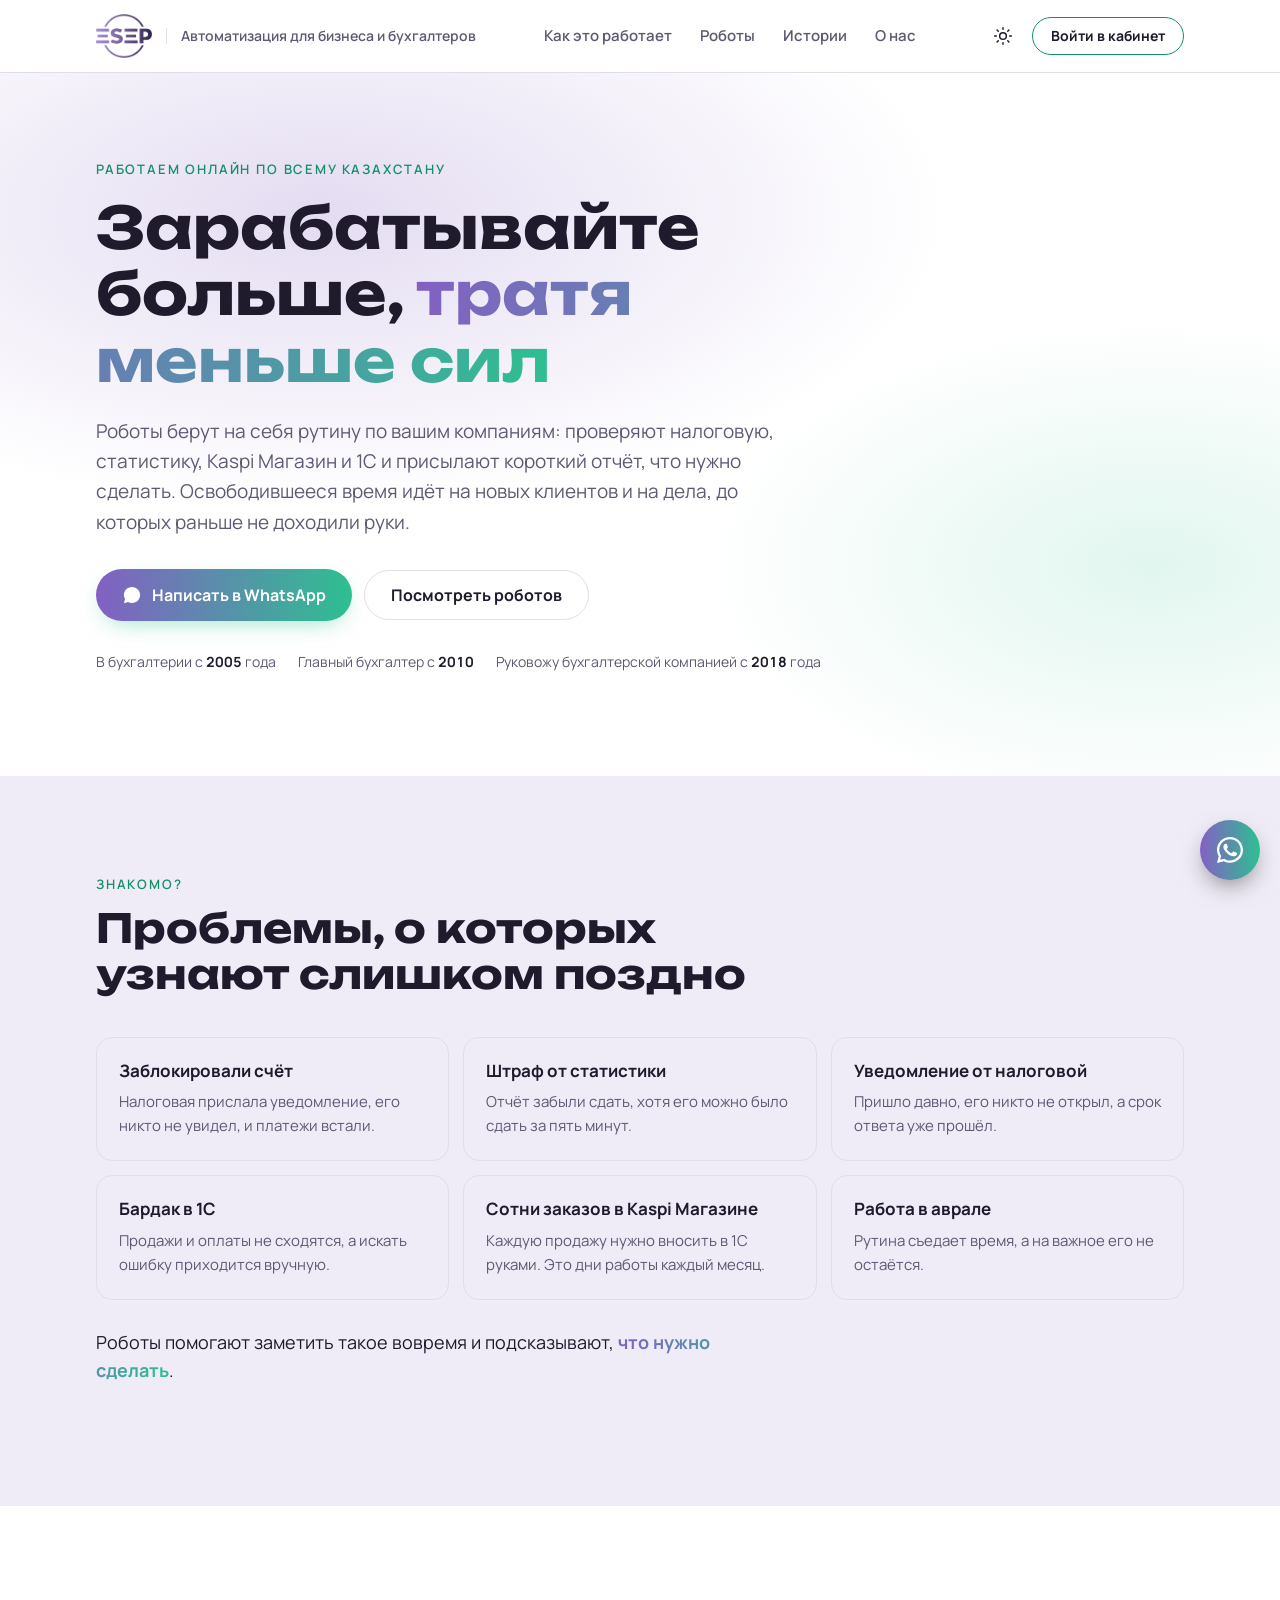
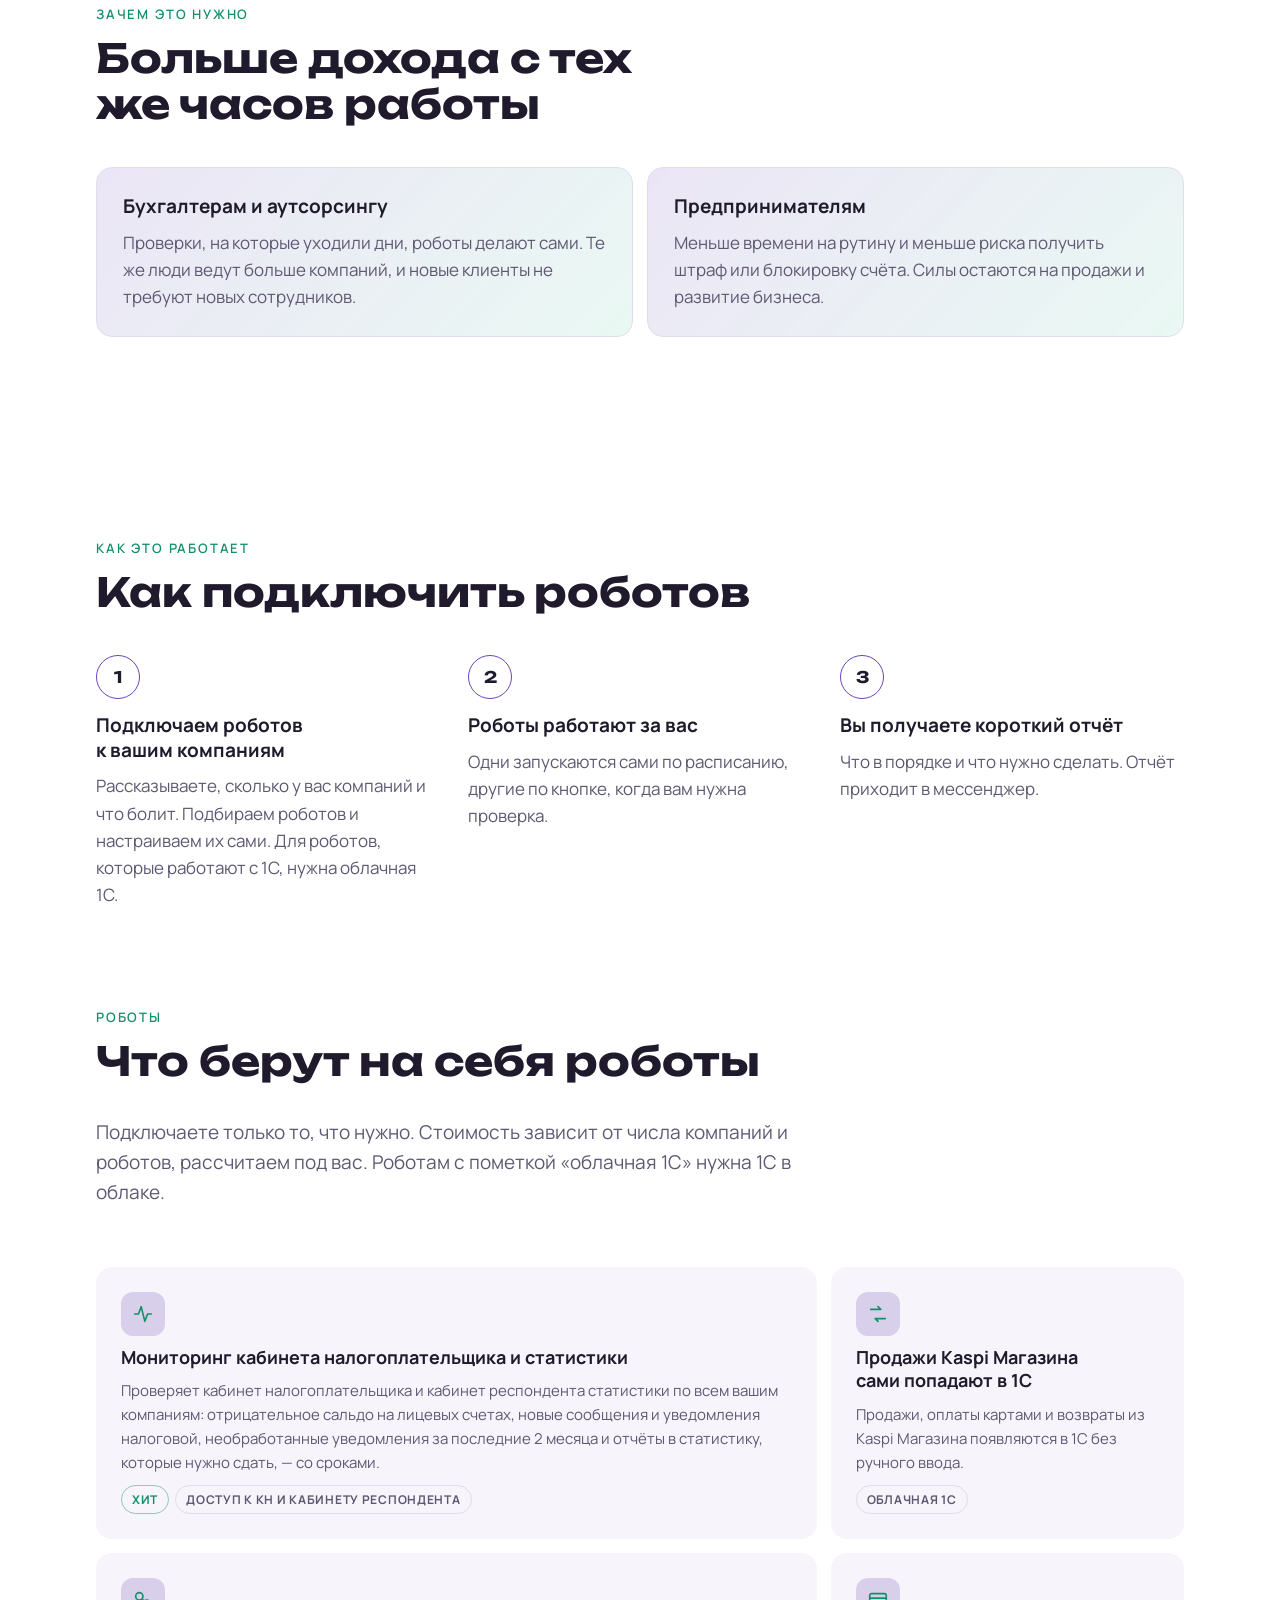
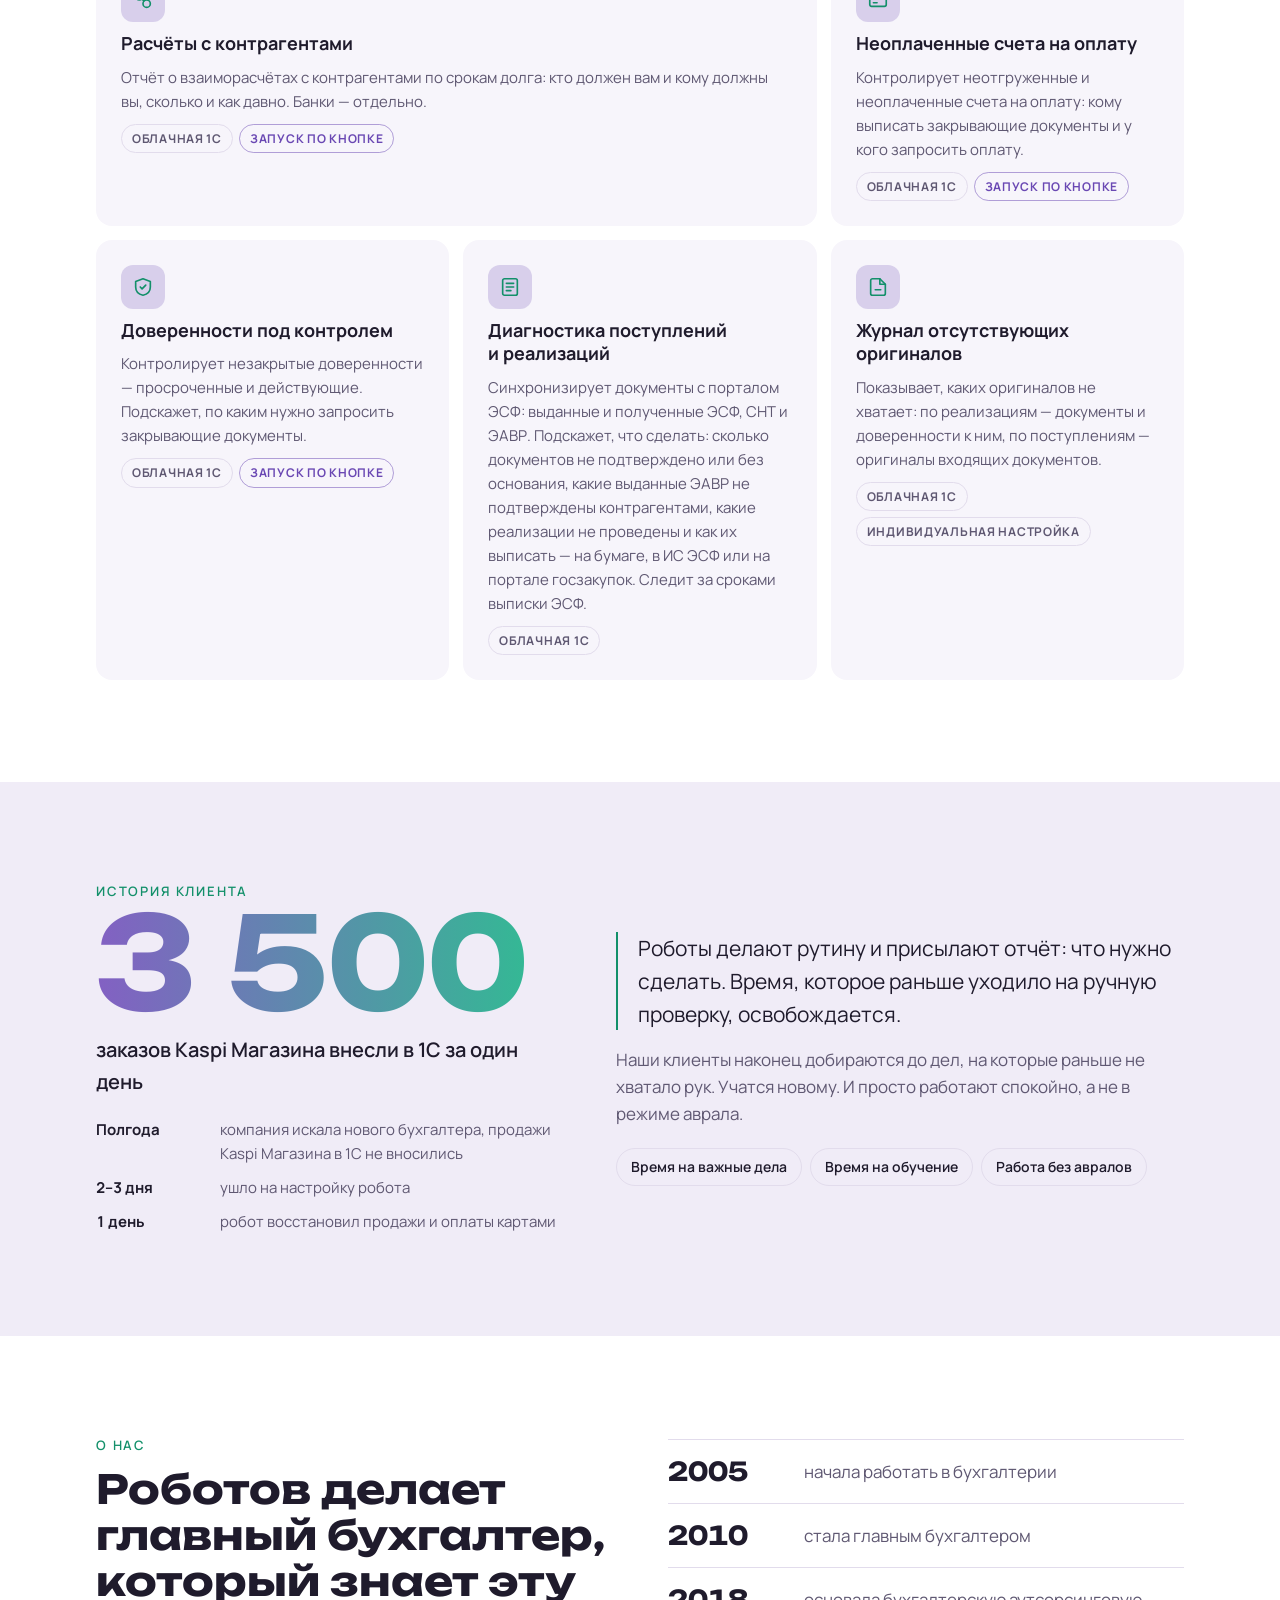
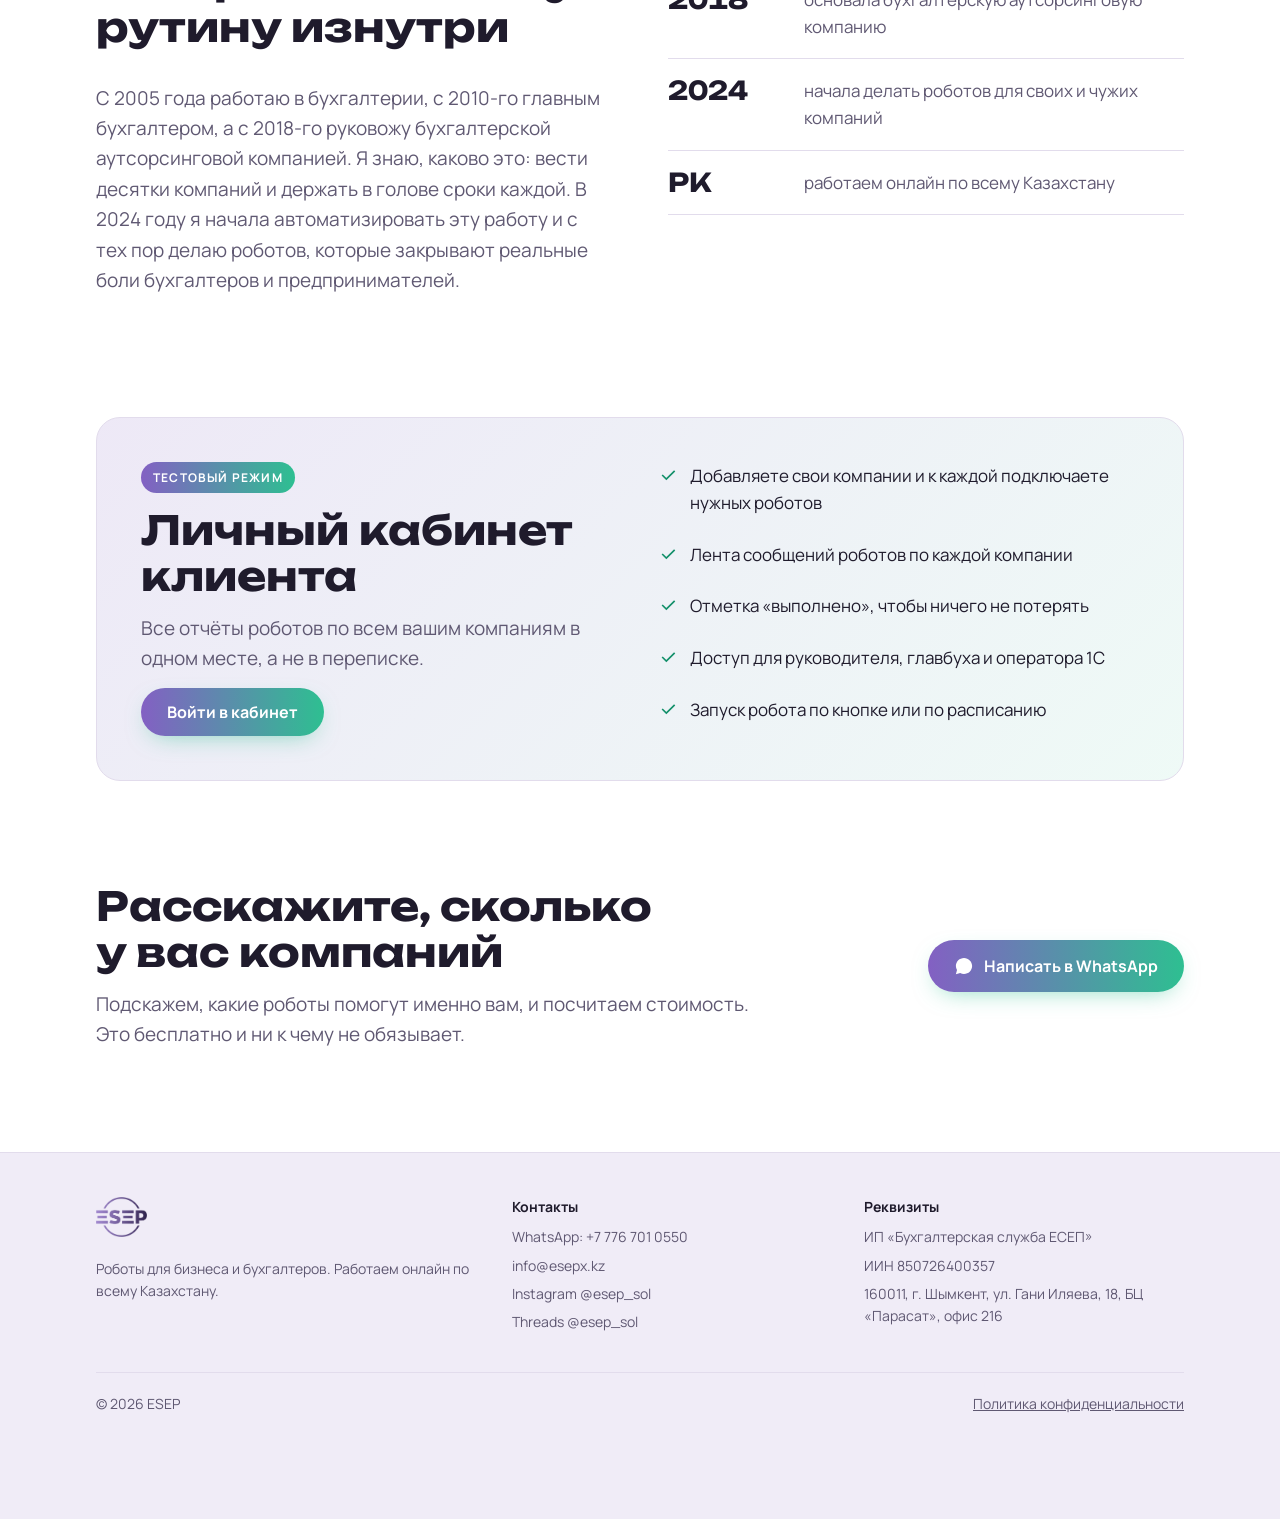
==== index.html @ b2178db9 "Логотип ESEP в круге (тёмная и светлая тема); Пользователи: почта (имя) в сообщениях, «Убрать в архи" ====
<!doctype html>
<html lang="ru">
<head>
<meta charset="utf-8">
<meta name="viewport" content="width=device-width,initial-scale=1,viewport-fit=cover">
<meta name="theme-color" content="#271d3b">
<link rel="stylesheet" href="/theme.css">
<script src="/theme.js"></script>
<meta property="og:title" content="ESEP — зарабатывайте больше, тратя меньше сил">
<meta property="og:description" content="Роботы проверяют налоговую, статистику, Kaspi Магазин и 1С и присылают короткий отчёт: что нужно сделать.">
<meta property="og:url" content="https://esepx.kz/">
<meta property="og:type" content="website">
<link rel="icon" type="image/png" href="/favicon.png"><link rel="apple-touch-icon" href="/img/esep-icon-192.png">
<style>html,body{margin:0}:root{padding-top:env(safe-area-inset-top,0px);padding-bottom:env(safe-area-inset-bottom,0px)}img{max-width:100%}[hidden]{display:none!important}</style>
<title>ESEP — роботы для бухгалтеров и бизнеса в Казахстане: Kaspi Магазин, 1С, кабинет налогоплательщика</title>
<meta name="facebook-domain-verification" content="rmvlx2dktz23p51p1xc90tu3pkfsfo" />
<meta name="description" content="Роботы ESEP следят за налоговой, статистикой, Kaspi Магазином и 1С по всем вашим компаниям и присылают короткий отчёт: что сделать. Работаем по всему Казахстану.">
<link rel="preconnect" href="https://fonts.googleapis.com">
<link rel="preconnect" href="https://fonts.gstatic.com" crossorigin>
<link rel="stylesheet" href="https://fonts.googleapis.com/css2?family=Unbounded:wght@500;700&family=Manrope:wght@400;500;600;700&display=swap">
<style>
/* Layout: тёмная брендовая страница ESEP; секции-полосы на всю ширину, контент в колонке 1120px; герой = заголовок + «отчёт робота». */
:root{
  --bg:#271d3b;        /* фон бренда */
  --bg-2:#2f2448;      /* поверхность */
  --bg-3:#1d152d;      /* глубокая полоса */
  --line:#43376a;
  --fg:#f3f0fa;
  --muted:#b7accf;
  --violet:#8360c3;
  --green:#2ebf91;
  --grad:linear-gradient(90deg,#8360c3,#2ebf91);
  --warn:#f2b45c;
  --display:"Unbounded","Arial Black",system-ui,sans-serif;
  --body:"Manrope",system-ui,-apple-system,"Segoe UI",Roboto,sans-serif;
  color-scheme:dark;
}
*{box-sizing:border-box}
html{scroll-behavior:smooth}
section[id],main[id]{scroll-margin-top:96px}
@media (prefers-reduced-motion:reduce){html{scroll-behavior:auto}*{transition:none!important;animation:none!important}}
body{background:var(--bg);color:var(--fg);font:17px/1.6 var(--body);-webkit-font-smoothing:antialiased}
body::before{content:"";position:fixed;inset:0 0 auto;height:env(safe-area-inset-top,0px);z-index:30;background:var(--bg)}
a{color:inherit}
.in{max-width:1120px;margin:0 auto;padding-left:max(16px,env(safe-area-inset-left,0px));padding-right:max(16px,env(safe-area-inset-right,0px))}
h1,h2,h3{font-family:var(--display);font-weight:700;line-height:1.15;margin:0;text-wrap:balance}
h2{font-size:clamp(26px,3.6vw,40px)}
.eyebrow{font:600 13px/1 var(--body);letter-spacing:.14em;text-transform:uppercase;color:var(--green)}
.lead{color:var(--muted);font-size:clamp(17px,1.6vw,19px);max-width:60ch}
section{padding-block:clamp(56px,8vw,104px)}
.head{display:grid;gap:14px;margin-bottom:40px;max-width:720px}

/* кнопки */
.btn{display:inline-flex;align-items:center;gap:10px;font:700 16px/1 var(--body);text-decoration:none;border-radius:999px;padding:16px 26px;transition:transform .15s,box-shadow .15s}
.btn svg{width:20px;height:20px;flex:none}
.btn-main{background:var(--grad);color:#fff;box-shadow:0 8px 24px -10px rgba(46,191,145,.6)}
.btn-main:hover{transform:translateY(-2px);box-shadow:0 12px 28px -10px rgba(46,191,145,.75)}
.btn-ghost{border:1px solid var(--line);color:var(--fg)}
.btn-ghost:hover{border-color:var(--muted)}
.btn:focus-visible,a:focus-visible{outline:2px solid var(--green);outline-offset:3px}

/* шапка */
.top{position:sticky;top:env(safe-area-inset-top,0px);z-index:20;background:color-mix(in srgb,var(--bg) 88%,transparent);backdrop-filter:blur(10px);border-bottom:1px solid var(--line)}
.top .in{display:flex;align-items:center;justify-content:space-between;gap:16px;padding-block:14px}
.logo{display:flex;align-items:center;gap:14px;text-decoration:none}
.logo img{height:44px;width:auto;display:block}
.tagline{font:600 14px/1.2 var(--body);color:var(--muted);padding-left:14px;border-left:1px solid var(--line);white-space:nowrap}
@media (max-width:480px){.tagline{white-space:normal;font-size:12px;max-width:170px}}
.nav{display:flex;gap:28px;font-weight:600;font-size:15px}
.nav a{text-decoration:none;color:var(--muted)}
.nav a:hover{color:var(--fg)}
.enter{flex:none;font:700 14px/1 var(--body);text-decoration:none;color:var(--fg);border:1px solid var(--green);border-radius:999px;padding:11px 18px;white-space:nowrap}
.enter:hover{background:var(--green);color:#10291f}
.enter::first-letter{text-transform:uppercase}
@media (max-width:560px){.enter-l{display:none}.enter{padding:10px 14px}}
@media (max-width:860px){.nav{display:none}}

/* герой */
.hero{padding-block:clamp(48px,7vw,96px) clamp(56px,8vw,104px);background:radial-gradient(70% 60% at 25% 20%,rgba(131,96,195,.22),transparent 70%),radial-gradient(50% 50% at 90% 70%,rgba(46,191,145,.14),transparent 70%)}
.hero .in{display:block}
.hero .in>div{max-width:820px}
.hero h1{font-size:clamp(32px,4.8vw,58px);margin-top:18px}
.hero h1 em{font-style:normal;background:var(--grad);-webkit-background-clip:text;background-clip:text;color:transparent}
.hero .lead{margin:22px 0 32px}
.cta-row{display:flex;flex-wrap:wrap;gap:12px;align-items:center}
.trust{display:flex;flex-wrap:wrap;gap:8px 22px;margin-top:30px;color:var(--muted);font-size:14px}
.trust b{color:var(--fg);font-variant-numeric:tabular-nums}
@media (max-width:900px){.hero .in{grid-template-columns:1fr}}

/* отчёт робота */
.report{background:var(--bg-2);border:1px solid var(--line);border-radius:20px;padding:22px;box-shadow:0 30px 60px -30px rgba(0,0,0,.6);min-width:0}
.r-head{display:flex;align-items:center;gap:12px;padding-bottom:14px;border-bottom:1px solid var(--line)}
.r-ava{width:40px;height:40px;border-radius:12px;background:var(--grad);display:grid;place-items:center;flex:none}
.r-ava svg{width:22px;height:22px}
.r-name{font-weight:700}
.r-time{color:var(--muted);font-size:13px;font-variant-numeric:tabular-nums}
.r-sum{margin:14px 0 12px;font-size:15px}
.r-sum b{font-variant-numeric:tabular-nums}
.r-list{list-style:none;margin:0;padding:0;display:grid;gap:8px}
.r-list li{display:grid;grid-template-columns:auto 1fr;gap:10px;align-items:start;background:var(--bg-3);border-radius:12px;padding:11px 13px;font-size:14px;line-height:1.45}
.dot{width:9px;height:9px;border-radius:50%;margin-top:6px}
.dot.w{background:var(--warn)} .dot.ok{background:var(--green)}
.r-list small{display:block;color:var(--muted);font-size:13px}
.r-foot{display:flex;justify-content:space-between;gap:10px;margin-top:14px;font-size:13px;color:var(--muted)}
.r-foot span:last-child{color:var(--green);font-weight:600}

/* боли */
.pains{background:var(--bg-3)}
.pain-grid{display:grid;grid-template-columns:repeat(3,1fr);gap:14px}
.pain{border:1px solid var(--line);border-radius:16px;padding:22px;display:grid;gap:8px;align-content:start}
.pain h3{font:700 17px/1.3 var(--body)}
.pain p{margin:0;color:var(--muted);font-size:15px}
.pain-note{margin-top:28px;font-size:18px;max-width:60ch}
.pain-note b{background:var(--grad);-webkit-background-clip:text;background-clip:text;color:transparent}
@media (max-width:900px){.pain-grid{grid-template-columns:1fr 1fr}}
@media (max-width:560px){.pain-grid{grid-template-columns:1fr}}

/* выгода */
.gain-grid{display:grid;grid-template-columns:1fr 1fr;gap:14px}
.gain-card{background:linear-gradient(135deg,rgba(131,96,195,.16),rgba(46,191,145,.10));border:1px solid var(--line);border-radius:16px;padding:26px;display:grid;gap:10px;align-content:start}
.gain-card h3{font:700 19px/1.3 var(--body)}
.gain-card p{margin:0;color:var(--muted)}
@media (max-width:700px){.gain-grid{grid-template-columns:1fr}}

/* как работает */
.steps{display:grid;grid-template-columns:repeat(3,1fr);gap:28px;counter-reset:s}
.step{display:grid;gap:10px;align-content:start;position:relative;padding-top:58px}
.step::before{counter-increment:s;content:counter(s);position:absolute;top:0;left:0;width:42px;height:42px;border-radius:50%;border:1px solid var(--violet);display:grid;place-items:center;font:700 16px var(--display);color:var(--fg)}
.step h3{font:700 19px/1.3 var(--body)}
.step p{margin:0;color:var(--muted)}
@media (max-width:820px){.steps{grid-template-columns:1fr}}

/* роботы */
.bots{display:grid;grid-template-columns:repeat(3,1fr);gap:14px}
.bot{background:var(--bg-2);border-radius:16px;padding:24px;display:grid;gap:10px;align-content:start;border:1px solid transparent;transition:border-color .2s}
.bot:hover{border-color:var(--line)}
.bot .ic{width:44px;height:44px;border-radius:12px;background:color-mix(in srgb,var(--violet) 22%,transparent);display:grid;place-items:center}
.bot .ic svg{width:22px;height:22px;stroke:var(--green);fill:none;stroke-width:1.8;stroke-linecap:round;stroke-linejoin:round}
.bot h3{font:700 18px/1.3 var(--body)}
.bot p{margin:0;color:var(--muted);font-size:15px}
.bot.wide{grid-column:span 2}
@media (max-width:560px){.bot.wide{grid-column:auto}}
.bot .tag.tag-1c{color:var(--muted);border-color:var(--line)}
.bot .tags{display:flex;flex-wrap:wrap;gap:6px}
.bot .tag.tag-btn{color:var(--violet);border-color:color-mix(in srgb,var(--violet) 50%,transparent)}
.bot .tag{justify-self:start;font-size:12px;font-weight:700;letter-spacing:.06em;text-transform:uppercase;color:var(--green);border:1px solid color-mix(in srgb,var(--green) 45%,transparent);border-radius:999px;padding:4px 10px}
@media (max-width:900px){.bots{grid-template-columns:1fr 1fr}}
@media (max-width:560px){.bots{grid-template-columns:1fr}}

/* история */
.story{background:var(--bg-3)}
.story .in{display:grid;grid-template-columns:.9fr 1.1fr;gap:56px;align-items:center}
.big{font:700 clamp(64px,10vw,128px)/1 var(--display);background:var(--grad);-webkit-background-clip:text;background-clip:text;color:transparent;font-variant-numeric:tabular-nums}
.big-cap{font-size:20px;font-weight:600;margin-top:8px}
.timeline{list-style:none;margin:20px 0 0;padding:0;display:grid;gap:10px}
.timeline li{display:grid;grid-template-columns:110px 1fr;gap:14px;color:var(--muted);font-size:15px}
.timeline b{color:var(--fg);font-variant-numeric:tabular-nums}
.quote{border-left:2px solid var(--green);padding-left:20px;font-size:clamp(18px,1.8vw,21px);line-height:1.55;margin:0}
.quote+p{color:var(--muted);margin-top:16px}
.freed{display:flex;flex-wrap:wrap;gap:8px;margin-top:20px}
.freed span{border:1px solid var(--line);border-radius:999px;padding:7px 14px;font-size:14px;font-weight:600}
@media (max-width:900px){.story .in{grid-template-columns:1fr}}

/* о нас */
.about .in{display:grid;grid-template-columns:1fr 1fr;gap:56px;align-items:start}
.facts{display:grid;gap:0;border-top:1px solid var(--line)}
.fact{display:grid;grid-template-columns:120px 1fr;gap:16px;padding-block:18px;border-bottom:1px solid var(--line)}
.fact b{font:700 26px/1 var(--display);font-variant-numeric:tabular-nums}
.fact span{color:var(--muted)}
@media (max-width:820px){.about .in{grid-template-columns:1fr}}

/* скоро */
.soon-box{border:1px solid var(--line);border-radius:24px;padding:clamp(24px,4vw,44px);display:grid;grid-template-columns:1fr 1fr;gap:36px;background:linear-gradient(135deg,rgba(131,96,195,.14),rgba(46,191,145,.08))}
.badge{justify-self:start;font-size:12px;font-weight:700;letter-spacing:.1em;text-transform:uppercase;background:var(--grad);color:#fff;border-radius:999px;padding:6px 12px}
.soon-list{list-style:none;margin:0;padding:0;display:grid;gap:12px}
.soon-list li{display:grid;grid-template-columns:22px 1fr;gap:10px}
.soon-list svg{width:20px;height:20px;stroke:var(--green);fill:none;stroke-width:2;margin-top:3px}
@media (max-width:820px){.soon-box{grid-template-columns:1fr}}

/* финал */
.final{text-align:left}
.final-box{display:grid;grid-template-columns:1.3fr .7fr;gap:32px;align-items:center}
.final-box .cta-row{justify-content:flex-end}
@media (max-width:820px){.final-box{grid-template-columns:1fr}.final-box .cta-row{justify-content:flex-start}}

/* подвал */
footer{background:var(--bg-3);border-top:1px solid var(--line);padding-block:44px calc(104px + env(safe-area-inset-bottom,0px));font-size:14px;color:var(--muted)}
.foot{display:grid;grid-template-columns:1.2fr 1fr 1fr;gap:32px}
.foot h4{margin:0 0 10px;color:var(--fg);font:700 14px var(--body)}
.foot p{margin:0 0 6px}
.foot a{text-decoration:none}.foot a:hover{color:var(--fg)}
.foot img{height:40px;width:auto;margin-bottom:14px}
.copy{margin-top:32px;padding-top:20px;border-top:1px solid var(--line);display:flex;flex-wrap:wrap;justify-content:space-between;gap:10px}
@media (max-width:820px){.foot{grid-template-columns:1fr}}

/* плавающая кнопка WhatsApp */
.wa-float{position:fixed;right:calc(20px + env(safe-area-inset-right,0px));bottom:calc(20px + env(safe-area-inset-bottom,0px));z-index:25;width:60px;height:60px;border-radius:50%;background:var(--grad);display:grid;place-items:center;box-shadow:0 10px 26px -8px rgba(0,0,0,.55);transition:transform .15s}
.wa-float:hover{transform:scale(1.06)}
.wa-float svg{width:32px;height:32px}
</style>

<script type="application/ld+json">{"@context":"https://schema.org","@type":"ProfessionalService","name":"ESEP","alternateName":"ИП «Бухгалтерская служба ЕСЕП»","url":"https://esepx.kz/","logo":"https://esepx.kz/img/esep-icon-512.png","email":"info@esepx.kz","telephone":"+77767010550","areaServed":"KZ","address":{"@type":"PostalAddress","addressLocality":"Шымкент","addressCountry":"KZ"},"sameAs":["https://www.instagram.com/esep_sol"],"description":"Роботы для бухгалтеров и предпринимателей: мониторинг кабинета налогоплательщика, Kaspi Магазин и 1С, ЭСФ, долги контрагентов."}</script>
</head>
<body>
<header class="top">
  <div class="in">
    <a class="logo" href="#top" aria-label="ESEP — на главную"><img src="/img/esep-logo-ring.png" data-logo alt="ESEP"><span class="tagline">Автоматизация для бизнеса и бухгалтеров</span></a>
    <nav class="nav" aria-label="Разделы">
      <a href="#how">Как это работает</a>
      <a href="#robots">Роботы</a>
      <a href="#story">Истории</a>
      <a href="#about">О нас</a>
    </nav>
    <span style="display:flex;align-items:center;gap:10px"><button class="theme-btn" type="button" data-theme-toggle aria-label="Оформление" aria-haspopup="menu"></button><a class="enter" href="/cabinet/"><span class="enter-l">Войти в </span>кабинет</a></span>
  </div>
</header>

<main id="top">

<section class="hero">
  <div class="in">
    <div>
      <div class="eyebrow">Работаем онлайн по всему Казахстану</div>
      <h1>Зарабатывайте больше, <em>тратя меньше сил</em></h1>
      <p class="lead">Роботы берут на себя рутину по вашим компаниям: проверяют налоговую, статистику, Kaspi Магазин и 1С и присылают короткий отчёт, что нужно сделать. Освободившееся время идёт на новых клиентов и на дела, до которых раньше не доходили руки.</p>
      <div class="cta-row">
        <a class="btn btn-main" href="https://wa.me/77767010550?text=%D0%97%D0%B4%D1%80%D0%B0%D0%B2%D1%81%D1%82%D0%B2%D1%83%D0%B9%D1%82%D0%B5%21%20%D0%9F%D0%B8%D1%88%D1%83%20%D1%81%20%D1%81%D0%B0%D0%B9%D1%82%D0%B0%20esepx.kz%2C%20%D1%85%D0%BE%D1%87%D1%83%20%D1%83%D0%B7%D0%BD%D0%B0%D1%82%D1%8C%20%D0%BF%D1%80%D0%BE%20%D1%80%D0%BE%D0%B1%D0%BE%D1%82%D0%BE%D0%B2." target="_blank" rel="noopener"><svg viewBox="0 0 32 32" fill="currentColor" aria-hidden="true"><path d="M16 3C8.8 3 3 8.7 3 15.8c0 2.3.6 4.5 1.8 6.5L3 29l6.9-1.8c1.9 1 4 1.6 6.1 1.6 7.2 0 13-5.7 13-12.8S23.2 3 16 3zm5.9 15.5c-.3-.2-1.9-.9-2.2-1-.3-.1-.5-.2-.7.2-.2.3-.8 1-1 1.2-.2.2-.4.2-.7.1-.3-.2-1.4-.5-2.6-1.6-1-.9-1.6-1.9-1.8-2.2-.2-.3 0-.5.1-.7l.5-.6c.2-.2.2-.3.3-.6.1-.2 0-.4 0-.6l-1-2.4c-.3-.6-.5-.5-.7-.5h-.6c-.2 0-.6.1-.9.4-.3.3-1.2 1.1-1.2 2.8s1.2 3.2 1.4 3.4c.2.2 2.4 3.6 5.8 5 .8.3 1.4.5 1.9.7.8.2 1.5.2 2.1.1.6-.1 1.9-.8 2.2-1.5.3-.7.3-1.4.2-1.5-.1-.2-.3-.3-.6-.4z"/></svg> Написать в WhatsApp</a>
        <a class="btn btn-ghost" href="#robots">Посмотреть роботов</a>
      </div>
      <div class="trust"><span>В бухгалтерии с <b>2005</b> года</span><span>Главный бухгалтер с <b>2010</b></span><span>Руковожу бухгалтерской компанией с <b>2018</b> года</span></div>
    </div>

  </div>
</section>

<section class="pains">
  <div class="in">
    <div class="head">
      <div class="eyebrow">Знакомо?</div>
      <h2>Проблемы, о которых узнают слишком поздно</h2>
    </div>
    <div class="pain-grid">
      <div class="pain"><h3>Заблокировали счёт</h3><p>Налоговая прислала уведомление, его никто не увидел, и платежи встали.</p></div>
      <div class="pain"><h3>Штраф от статистики</h3><p>Отчёт забыли сдать, хотя его можно было сдать за пять минут.</p></div>
      <div class="pain"><h3>Уведомление от налоговой</h3><p>Пришло давно, его никто не открыл, а срок ответа уже прошёл.</p></div>
      <div class="pain"><h3>Бардак в 1С</h3><p>Продажи и оплаты не сходятся, а искать ошибку приходится вручную.</p></div>
      <div class="pain"><h3>Сотни заказов в Kaspi Магазине</h3><p>Каждую продажу нужно вносить в 1С руками. Это дни работы каждый месяц.</p></div>
      <div class="pain"><h3>Работа в аврале</h3><p>Рутина съедает время, а на важное его не остаётся.</p></div>
    </div>
    <p class="pain-note">Роботы помогают заметить такое вовремя и подсказывают, <b>что нужно сделать</b>.</p>
  </div>
</section>

<section class="gain">
  <div class="in">
    <div class="head">
      <div class="eyebrow">Зачем это нужно</div>
      <h2>Больше дохода с тех же часов работы</h2>
    </div>
    <div class="gain-grid">
      <div class="gain-card"><h3>Бухгалтерам и аутсорсингу</h3><p>Проверки, на которые уходили дни, роботы делают сами. Те же люди ведут больше компаний, и новые клиенты не требуют новых сотрудников.</p></div>
      <div class="gain-card"><h3>Предпринимателям</h3><p>Меньше времени на рутину и меньше риска получить штраф или блокировку счёта. Силы остаются на продажи и развитие бизнеса.</p></div>
    </div>
  </div>
</section>

<section id="how">
  <div class="in">
    <div class="head">
      <div class="eyebrow">Как это работает</div>
      <h2>Как подключить роботов</h2>
    </div>
    <div class="steps">
      <div class="step"><h3>Подключаем роботов к вашим компаниям</h3><p>Рассказываете, сколько у вас компаний и что болит. Подбираем роботов и настраиваем их сами. Для роботов, которые работают с 1С, нужна облачная 1С.</p></div>
      <div class="step"><h3>Роботы работают за вас</h3><p>Одни запускаются сами по расписанию, другие по кнопке, когда вам нужна проверка.</p></div>
      <div class="step"><h3>Вы получаете короткий отчёт</h3><p>Что в порядке и что нужно сделать. Отчёт приходит в мессенджер.</p></div>
    </div>
  </div>
</section>

<section id="robots" style="padding-top:0">
  <div class="in">
    <div class="head">
      <div class="eyebrow">Роботы</div>
      <h2>Что берут на себя роботы</h2>
      <p class="lead">Подключаете только то, что нужно. Стоимость зависит от числа компаний и роботов, рассчитаем под вас. Роботам с пометкой «облачная 1С» нужна 1С в облаке.</p>
    </div>
    <div class="bots">
      <article class="bot wide"><div class="ic"><svg viewBox="0 0 24 24"><path d="M3 12h4l3-8 4 16 3-8h4"/></svg></div><h3>Мониторинг кабинета налогоплательщика и статистики</h3><p>Проверяет кабинет налогоплательщика и кабинет респондента статистики по всем вашим компаниям: отрицательное сальдо на лицевых счетах, новые сообщения и уведомления налоговой, необработанные уведомления за последние 2 месяца и отчёты в статистику, которые нужно сдать, — со сроками.</p><div class="tags"><span class="tag">Хит</span><span class="tag tag-1c">Доступ к КН и кабинету респондента</span></div></article>
      <article class="bot"><div class="ic"><svg viewBox="0 0 24 24"><path d="M4 7h11l-3-3M20 17H9l3 3"/></svg></div><h3>Продажи Kaspi Магазина сами попадают в 1С</h3><p>Продажи, оплаты картами и возвраты из Kaspi Магазина появляются в 1С без ручного ввода.</p><div class="tags"><span class="tag tag-1c">Облачная 1С</span></div></article>
      <article class="bot wide"><div class="ic"><svg viewBox="0 0 24 24"><circle cx="8" cy="8" r="4"/><circle cx="16" cy="16" r="4"/><path d="M11 11l2 2"/></svg></div><h3>Расчёты с контрагентами</h3><p>Отчёт о взаиморасчётах с контрагентами по срокам долга: кто должен вам и кому должны вы, сколько и как давно. Банки — отдельно.</p><div class="tags"><span class="tag tag-1c">Облачная 1С</span><span class="tag tag-btn">Запуск по кнопке</span></div></article>
      <article class="bot"><div class="ic"><svg viewBox="0 0 24 24"><rect x="3" y="5" width="18" height="14" rx="2"/><path d="M3 10h18M7 15h4"/></svg></div><h3>Неоплаченные счета на оплату</h3><p>Контролирует неотгруженные и неоплаченные счета на оплату: кому выписать закрывающие документы и у кого запросить оплату.</p><div class="tags"><span class="tag tag-1c">Облачная 1С</span><span class="tag tag-btn">Запуск по кнопке</span></div></article>
      <article class="bot"><div class="ic"><svg viewBox="0 0 24 24"><path d="M9 12l2 2 4-4"/><path d="M12 3l8 3v6c0 5-3.5 8-8 9-4.5-1-8-4-8-9V6z"/></svg></div><h3>Доверенности под контролем</h3><p>Контролирует незакрытые доверенности — просроченные и действующие. Подскажет, по каким нужно запросить закрывающие документы.</p><div class="tags"><span class="tag tag-1c">Облачная 1С</span><span class="tag tag-btn">Запуск по кнопке</span></div></article>
      <article class="bot"><div class="ic"><svg viewBox="0 0 24 24"><rect x="4" y="3" width="16" height="18" rx="2"/><path d="M8 8h8M8 12h8M8 16h5"/></svg></div><h3>Диагностика поступлений и реализаций</h3><p>Синхронизирует документы с порталом ЭСФ: выданные и полученные ЭСФ, СНТ и ЭАВР. Подскажет, что сделать: сколько документов не подтверждено или без основания, какие выданные ЭАВР не подтверждены контрагентами, какие реализации не проведены и как их выписать — на бумаге, в ИС ЭСФ или на портале госзакупок. Следит за сроками выписки ЭСФ.</p><div class="tags"><span class="tag tag-1c">Облачная 1С</span></div></article>
      <article class="bot"><div class="ic"><svg viewBox="0 0 24 24"><path d="M14 3H6a2 2 0 0 0-2 2v14a2 2 0 0 0 2 2h12a2 2 0 0 0 2-2V9z"/><path d="M14 3v6h6M9 15h6"/></svg></div><h3>Журнал отсутствующих оригиналов</h3><p>Показывает, каких оригиналов не хватает: по реализациям — документы и доверенности к ним, по поступлениям — оригиналы входящих документов.</p><div class="tags"><span class="tag tag-1c">Облачная 1С</span><span class="tag tag-1c">Индивидуальная настройка</span></div></article>
    </div>
  </div>
</section>

<section class="story" id="story">
  <div class="in">
    <div>
      <div class="eyebrow">История клиента</div>
      <div class="big">3 500</div>
      <div class="big-cap">заказов Kaspi Магазина внесли в 1С за один день</div>
      <ul class="timeline">
        <li><b>Полгода</b><span>компания искала нового бухгалтера, продажи Kaspi Магазина в 1С не вносились</span></li>
        <li><b>2–3 дня</b><span>ушло на настройку робота</span></li>
        <li><b>1 день</b><span>робот восстановил продажи и оплаты картами</span></li>
      </ul>
    </div>
    <div>
      <p class="quote">Роботы делают рутину и присылают отчёт: что нужно сделать. Время, которое раньше уходило на ручную проверку, освобождается.</p>
      <p>Наши клиенты наконец добираются до дел, на которые раньше не хватало рук. Учатся новому. И просто работают спокойно, а не в режиме аврала.</p>
      <div class="freed"><span>Время на важные дела</span><span>Время на обучение</span><span>Работа без авралов</span></div>
    </div>
  </div>
</section>

<section class="about" id="about">
  <div class="in">
    <div class="head" style="margin-bottom:0">
      <div class="eyebrow">О нас</div>
      <h2>Роботов делает главный бухгалтер, который знает эту рутину изнутри</h2>
      <p class="lead">С 2005 года работаю в бухгалтерии, с 2010-го главным бухгалтером, а с 2018-го руковожу бухгалтерской аутсорсинговой компанией. Я знаю, каково это: вести десятки компаний и держать в голове сроки каждой. В 2024 году я начала автоматизировать эту работу и с тех пор делаю роботов, которые закрывают реальные боли бухгалтеров и предпринимателей.</p>
    </div>
    <div class="facts">
      <div class="fact"><b>2005</b><span>начала работать в бухгалтерии</span></div>
      <div class="fact"><b>2010</b><span>стала главным бухгалтером</span></div>
      <div class="fact"><b>2018</b><span>основала бухгалтерскую аутсорсинговую компанию</span></div>
      <div class="fact"><b>2024</b><span>начала делать роботов для своих и чужих компаний</span></div>
      <div class="fact"><b>РК</b><span>работаем онлайн по всему Казахстану</span></div>
    </div>
  </div>
</section>

<section style="padding-top:0">
  <div class="in">
    <div class="soon-box">
      <div style="display:grid;gap:14px;align-content:start">
        <span class="badge">Тестовый режим</span>
        <h2>Личный кабинет клиента</h2>
        <p class="lead" style="margin:0">Все отчёты роботов по всем вашим компаниям в одном месте, а не в переписке.</p>
        <a class="btn btn-main" href="/cabinet/" style="justify-self:start">Войти в кабинет</a>
      </div>
      <ul class="soon-list">
        <li><svg viewBox="0 0 24 24"><path d="M5 12l5 5L20 7"/></svg><span>Добавляете свои компании и к каждой подключаете нужных роботов</span></li>
        <li><svg viewBox="0 0 24 24"><path d="M5 12l5 5L20 7"/></svg><span>Лента сообщений роботов по каждой компании</span></li>
        <li><svg viewBox="0 0 24 24"><path d="M5 12l5 5L20 7"/></svg><span>Отметка «выполнено», чтобы ничего не потерять</span></li>
        <li><svg viewBox="0 0 24 24"><path d="M5 12l5 5L20 7"/></svg><span>Доступ для руководителя, главбуха и оператора 1С</span></li>
        <li><svg viewBox="0 0 24 24"><path d="M5 12l5 5L20 7"/></svg><span>Запуск робота по кнопке или по расписанию</span></li>
              </ul>
    </div>
  </div>
</section>

<section class="final" style="padding-top:0">
  <div class="in">
    <div class="final-box">
      <div style="display:grid;gap:14px">
        <h2>Расскажите, сколько у вас компаний</h2>
        <p class="lead" style="margin:0">Подскажем, какие роботы помогут именно вам, и посчитаем стоимость. Это бесплатно и ни к чему не обязывает.</p>
      </div>
      <div class="cta-row"><a class="btn btn-main" href="https://wa.me/77767010550?text=%D0%97%D0%B4%D1%80%D0%B0%D0%B2%D1%81%D1%82%D0%B2%D1%83%D0%B9%D1%82%D0%B5%21%20%D0%9F%D0%B8%D1%88%D1%83%20%D1%81%20%D1%81%D0%B0%D0%B9%D1%82%D0%B0%20esepx.kz%2C%20%D1%85%D0%BE%D1%87%D1%83%20%D1%83%D0%B7%D0%BD%D0%B0%D1%82%D1%8C%20%D0%BF%D1%80%D0%BE%20%D1%80%D0%BE%D0%B1%D0%BE%D1%82%D0%BE%D0%B2." target="_blank" rel="noopener"><svg viewBox="0 0 32 32" fill="currentColor" aria-hidden="true"><path d="M16 3C8.8 3 3 8.7 3 15.8c0 2.3.6 4.5 1.8 6.5L3 29l6.9-1.8c1.9 1 4 1.6 6.1 1.6 7.2 0 13-5.7 13-12.8S23.2 3 16 3zm5.9 15.5c-.3-.2-1.9-.9-2.2-1-.3-.1-.5-.2-.7.2-.2.3-.8 1-1 1.2-.2.2-.4.2-.7.1-.3-.2-1.4-.5-2.6-1.6-1-.9-1.6-1.9-1.8-2.2-.2-.3 0-.5.1-.7l.5-.6c.2-.2.2-.3.3-.6.1-.2 0-.4 0-.6l-1-2.4c-.3-.6-.5-.5-.7-.5h-.6c-.2 0-.6.1-.9.4-.3.3-1.2 1.1-1.2 2.8s1.2 3.2 1.4 3.4c.2.2 2.4 3.6 5.8 5 .8.3 1.4.5 1.9.7.8.2 1.5.2 2.1.1.6-.1 1.9-.8 2.2-1.5.3-.7.3-1.4.2-1.5-.1-.2-.3-.3-.6-.4z"/></svg> Написать в WhatsApp</a></div>
    </div>
  </div>
</section>

</main>

<footer>
  <div class="in">
    <div class="foot">
      <div>
        <img src="/img/esep-logo-ring.png" data-logo alt="ESEP">
        <p>Роботы для бизнеса и бухгалтеров. Работаем онлайн по всему Казахстану.</p>
      </div>
      <div>
        <h4>Контакты</h4>
        <p><a href="https://wa.me/77767010550?text=%D0%97%D0%B4%D1%80%D0%B0%D0%B2%D1%81%D1%82%D0%B2%D1%83%D0%B9%D1%82%D0%B5%21%20%D0%9F%D0%B8%D1%88%D1%83%20%D1%81%20%D1%81%D0%B0%D0%B9%D1%82%D0%B0%20esepx.kz%2C%20%D1%85%D0%BE%D1%87%D1%83%20%D1%83%D0%B7%D0%BD%D0%B0%D1%82%D1%8C%20%D0%BF%D1%80%D0%BE%20%D1%80%D0%BE%D0%B1%D0%BE%D1%82%D0%BE%D0%B2." target="_blank" rel="noopener">WhatsApp: +7 776 701 0550</a></p>
        <p><a href="mailto:info@esepx.kz">info@esepx.kz</a></p>
        <p><a href="https://www.instagram.com/esep_sol/" target="_blank" rel="noopener">Instagram @esep_sol</a></p>
        <p><a href="https://www.threads.com/@esep_sol" target="_blank" rel="noopener">Threads @esep_sol</a></p>
      </div>
      <div>
        <h4>Реквизиты</h4>
        <p>ИП «Бухгалтерская служба ЕСЕП»</p>
        <p>ИИН 850726400357</p>
        <p>160011, г. Шымкент, ул. Гани Иляева, 18, БЦ «Парасат», офис 216</p>
      </div>
    </div>
    <div class="copy"><span>© 2026 ESEP</span><a href="/privacy.html">Политика конфиденциальности</a></div>
  </div>
</footer>

<a class="wa-float" href="https://wa.me/77767010550?text=%D0%97%D0%B4%D1%80%D0%B0%D0%B2%D1%81%D1%82%D0%B2%D1%83%D0%B9%D1%82%D0%B5%21%20%D0%9F%D0%B8%D1%88%D1%83%20%D1%81%20%D1%81%D0%B0%D0%B9%D1%82%D0%B0%20esepx.kz%2C%20%D1%85%D0%BE%D1%87%D1%83%20%D1%83%D0%B7%D0%BD%D0%B0%D1%82%D1%8C%20%D0%BF%D1%80%D0%BE%20%D1%80%D0%BE%D0%B1%D0%BE%D1%82%D0%BE%D0%B2." target="_blank" rel="noopener" aria-label="Написать в WhatsApp"><svg viewBox="0 0 32 32" fill="#fff"><path d="M16 3C8.8 3 3 8.7 3 15.8c0 2.3.6 4.5 1.8 6.5L3 29l6.9-1.8c1.9 1 4 1.6 6.1 1.6 7.2 0 13-5.7 13-12.8S23.2 3 16 3zm0 23.4c-1.9 0-3.8-.5-5.4-1.5l-.4-.2-4.1 1.1 1.1-4-.3-.4c-1.1-1.7-1.6-3.6-1.6-5.6C5.3 9.9 10.1 5.2 16 5.2s10.7 4.7 10.7 10.6S21.9 26.4 16 26.4zm5.9-7.9c-.3-.2-1.9-.9-2.2-1-.3-.1-.5-.2-.7.2-.2.3-.8 1-1 1.2-.2.2-.4.2-.7.1-.3-.2-1.4-.5-2.6-1.6-1-.9-1.6-1.9-1.8-2.2-.2-.3 0-.5.1-.7l.5-.6c.2-.2.2-.3.3-.6.1-.2 0-.4 0-.6l-1-2.4c-.3-.6-.5-.5-.7-.5h-.6c-.2 0-.6.1-.9.4-.3.3-1.2 1.1-1.2 2.8s1.2 3.2 1.4 3.4c.2.2 2.4 3.6 5.8 5 .8.3 1.4.5 1.9.7.8.2 1.5.2 2.1.1.6-.1 1.9-.8 2.2-1.5.3-.7.3-1.4.2-1.5-.1-.2-.3-.3-.6-.4z"/></svg></a>

<script id="esep-session-check">
try{var k=Object.keys(localStorage).concat(Object.keys(sessionStorage)).some(function(x){return x.indexOf('sb-tmmzufjavpczqgyxbgeh-auth-token')===0});
if(k){document.querySelectorAll('a[href="/cabinet/"]').forEach(function(a){if(a.classList.contains('enter')){a.innerHTML='Мой кабинет'}else{a.textContent='Открыть мой кабинет'}})}}catch(e){}
</script>
</body>
</html>
---- theme.css ----
/* ESEP: светлая тема. Включается автоматически (по системе) или кнопкой 🌓 в шапке. */
:root[data-theme="light"]{--bg:#ffffff;--bg-2:#f7f5fb;--bg-3:#f0ecf7;--line:#e2dcec;--fg:#1f1b2c;--muted:#5f5872;--violet:#6a48b3;--green:#13906a;--warn:#a2620a;--bad:#c23b4a;color-scheme:light}
@media (prefers-color-scheme: light){
  :root:not([data-theme="dark"]){--bg:#ffffff;--bg-2:#f7f5fb;--bg-3:#f0ecf7;--line:#e2dcec;--fg:#1f1b2c;--muted:#5f5872;--violet:#6a48b3;--green:#13906a;--warn:#a2620a;--bad:#c23b4a;color-scheme:light}
  :root:not([data-theme="dark"]) .trep .b4{color:#b71c1c}:root:not([data-theme="dark"]) .trep .b3{color:#d35400}:root:not([data-theme="dark"]) .trep .b2{color:#9a7300}:root:not([data-theme="dark"]) .trep .b1{color:#1565c0}:root:not([data-theme="dark"]) .trep .b0{color:#757575}
  :root:not([data-theme="dark"]) body .flatpickr-calendar{box-shadow:0 12px 32px rgba(40,20,80,.15)}
}
:root[data-theme="light"] .trep .b4{color:#b71c1c}:root[data-theme="light"] .trep .b3{color:#d35400}:root[data-theme="light"] .trep .b2{color:#9a7300}:root[data-theme="light"] .trep .b1{color:#1565c0}:root[data-theme="light"] .trep .b0{color:#757575}
:root[data-theme="light"] body .flatpickr-calendar{box-shadow:0 12px 32px rgba(40,20,80,.15)}
.theme-btn{display:inline-grid;place-items:center;width:38px;height:38px;padding:0;border-radius:999px;border:0;background:transparent;color:var(--fg);cursor:pointer;flex:none}
.theme-btn:hover,.theme-btn[aria-expanded="true"]{background:color-mix(in srgb,var(--fg) 10%,transparent)}
.theme-btn svg,.theme-menu svg{width:20px;height:20px;fill:none;stroke:currentColor;stroke-width:1.8;stroke-linecap:round;stroke-linejoin:round}
.theme-menu{position:fixed;z-index:1000;min-width:230px;padding:8px 0;background:var(--bg-2);color:var(--fg);border:1px solid var(--line);border-radius:12px;box-shadow:0 8px 28px rgba(0,0,0,.28);font:14px/1.3 var(--body,system-ui,sans-serif)}
.theme-menu .tm-title{padding:6px 16px 8px;font-size:12px;font-weight:600;color:var(--muted);text-transform:uppercase;letter-spacing:.06em}
.theme-menu button{display:flex;align-items:center;gap:12px;width:100%;padding:10px 16px;border:0;background:transparent;color:inherit;font:inherit;text-align:left;cursor:pointer}
.theme-menu button:hover,.theme-menu button:focus-visible{background:color-mix(in srgb,var(--fg) 8%,transparent);outline:none}
.theme-menu .tm-ic{display:inline-grid;color:var(--muted)}
.theme-menu .tm-ok{margin-left:auto;color:var(--green);font-weight:700;visibility:hidden}
.theme-menu [aria-checked="true"] .tm-ok{visibility:visible}
.theme-menu [aria-checked="true"] .tm-ic{color:var(--green)}
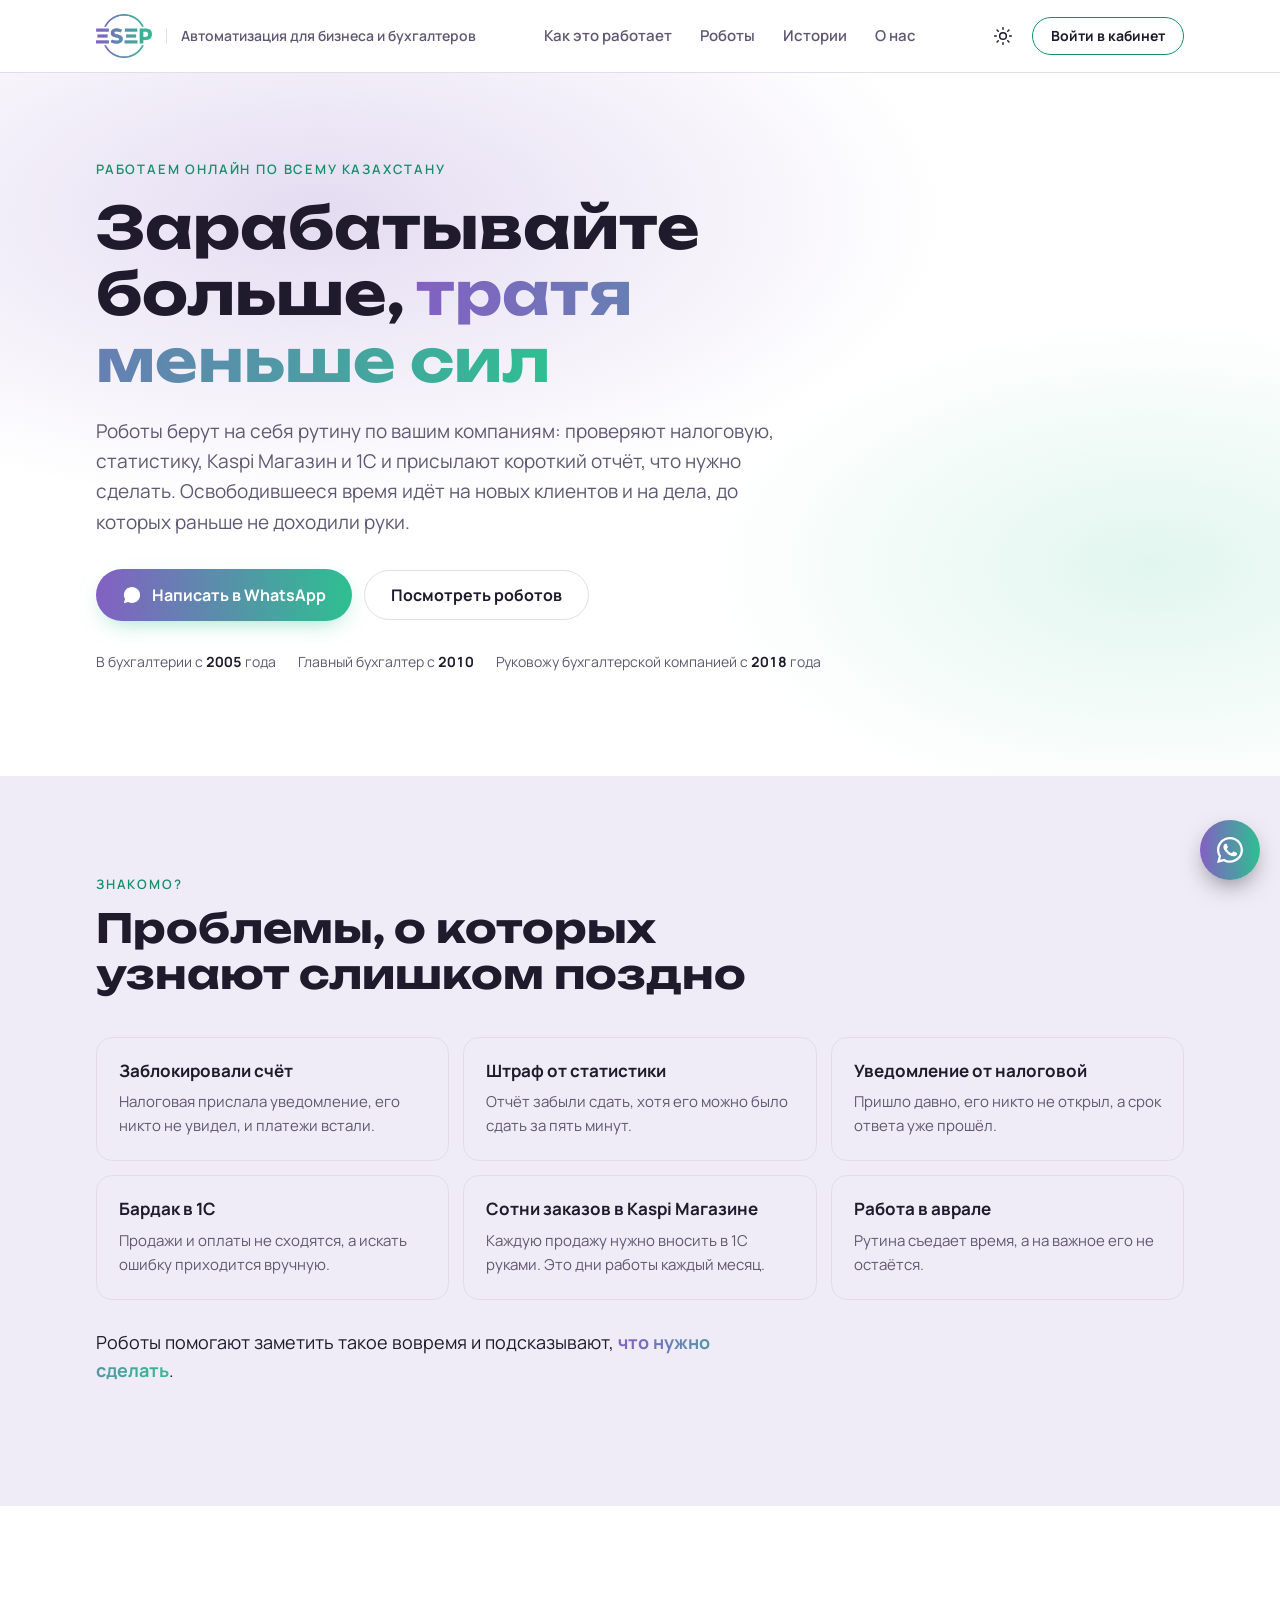
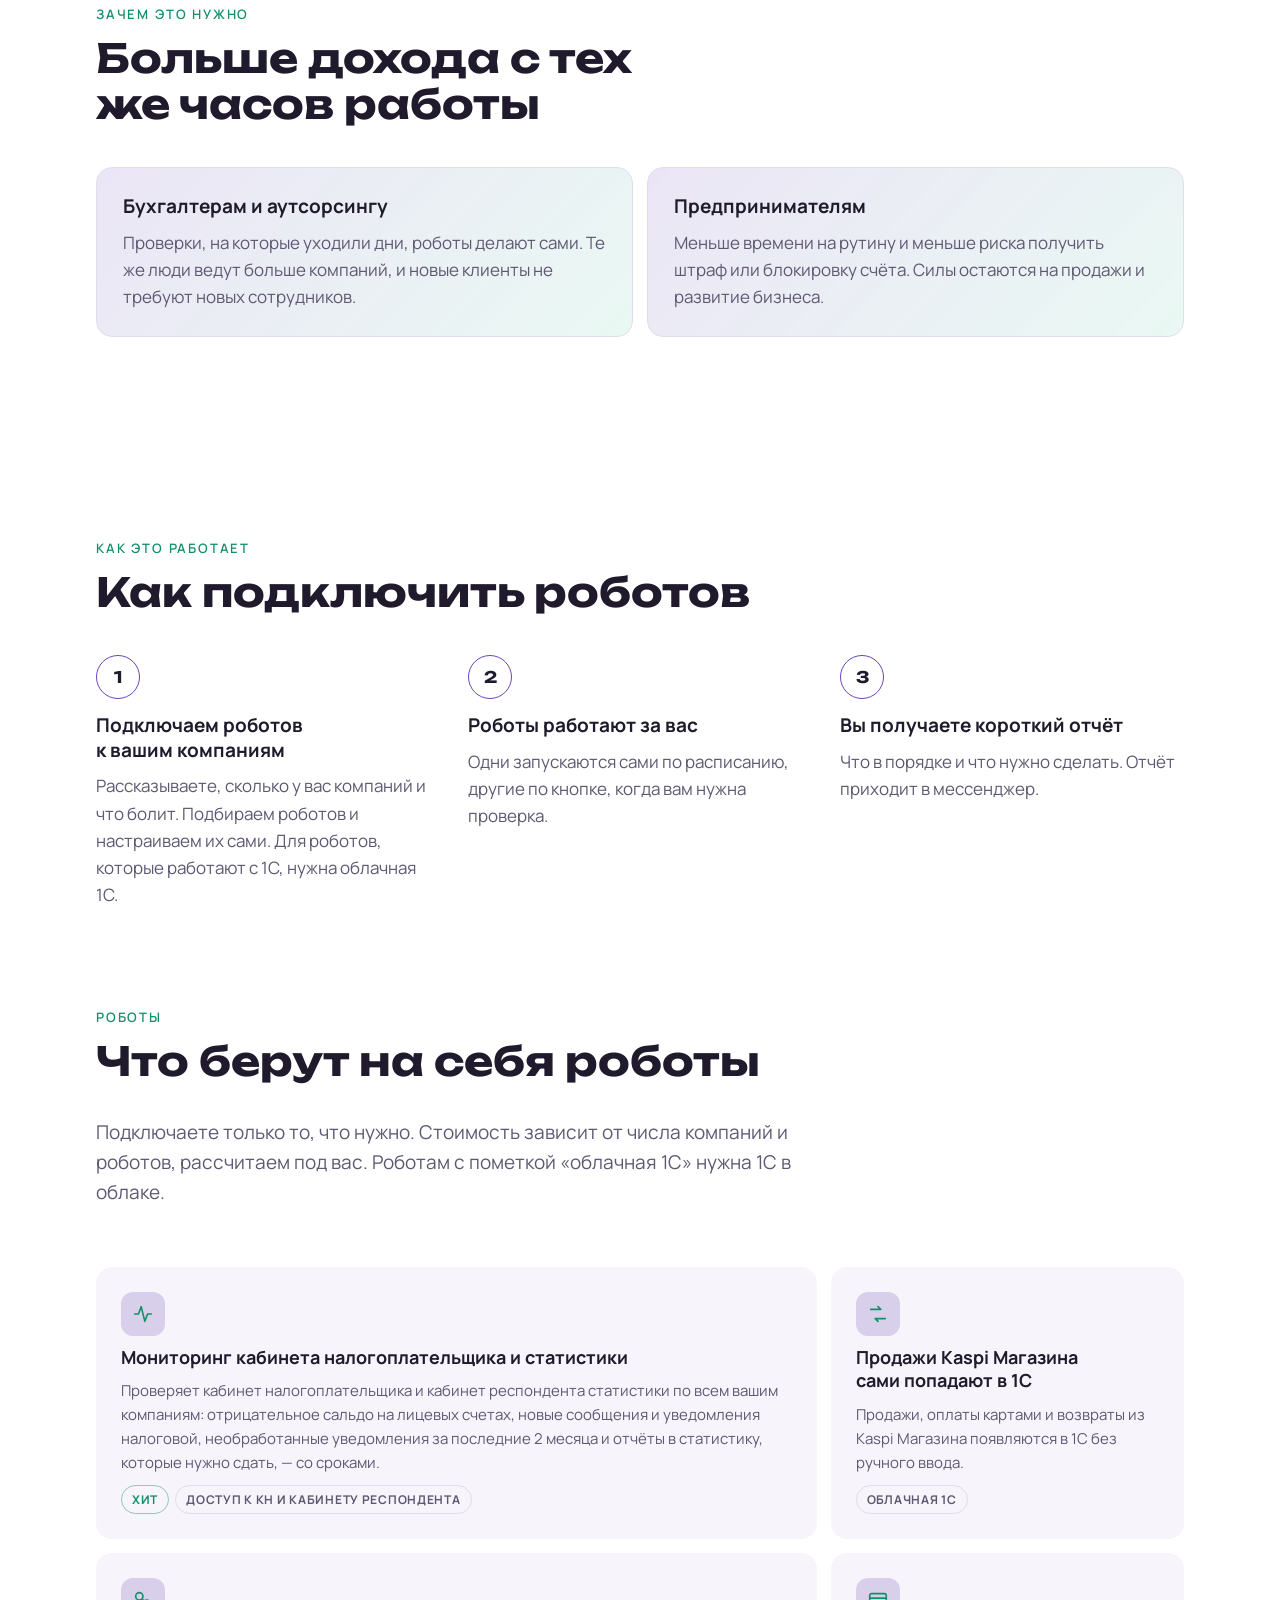
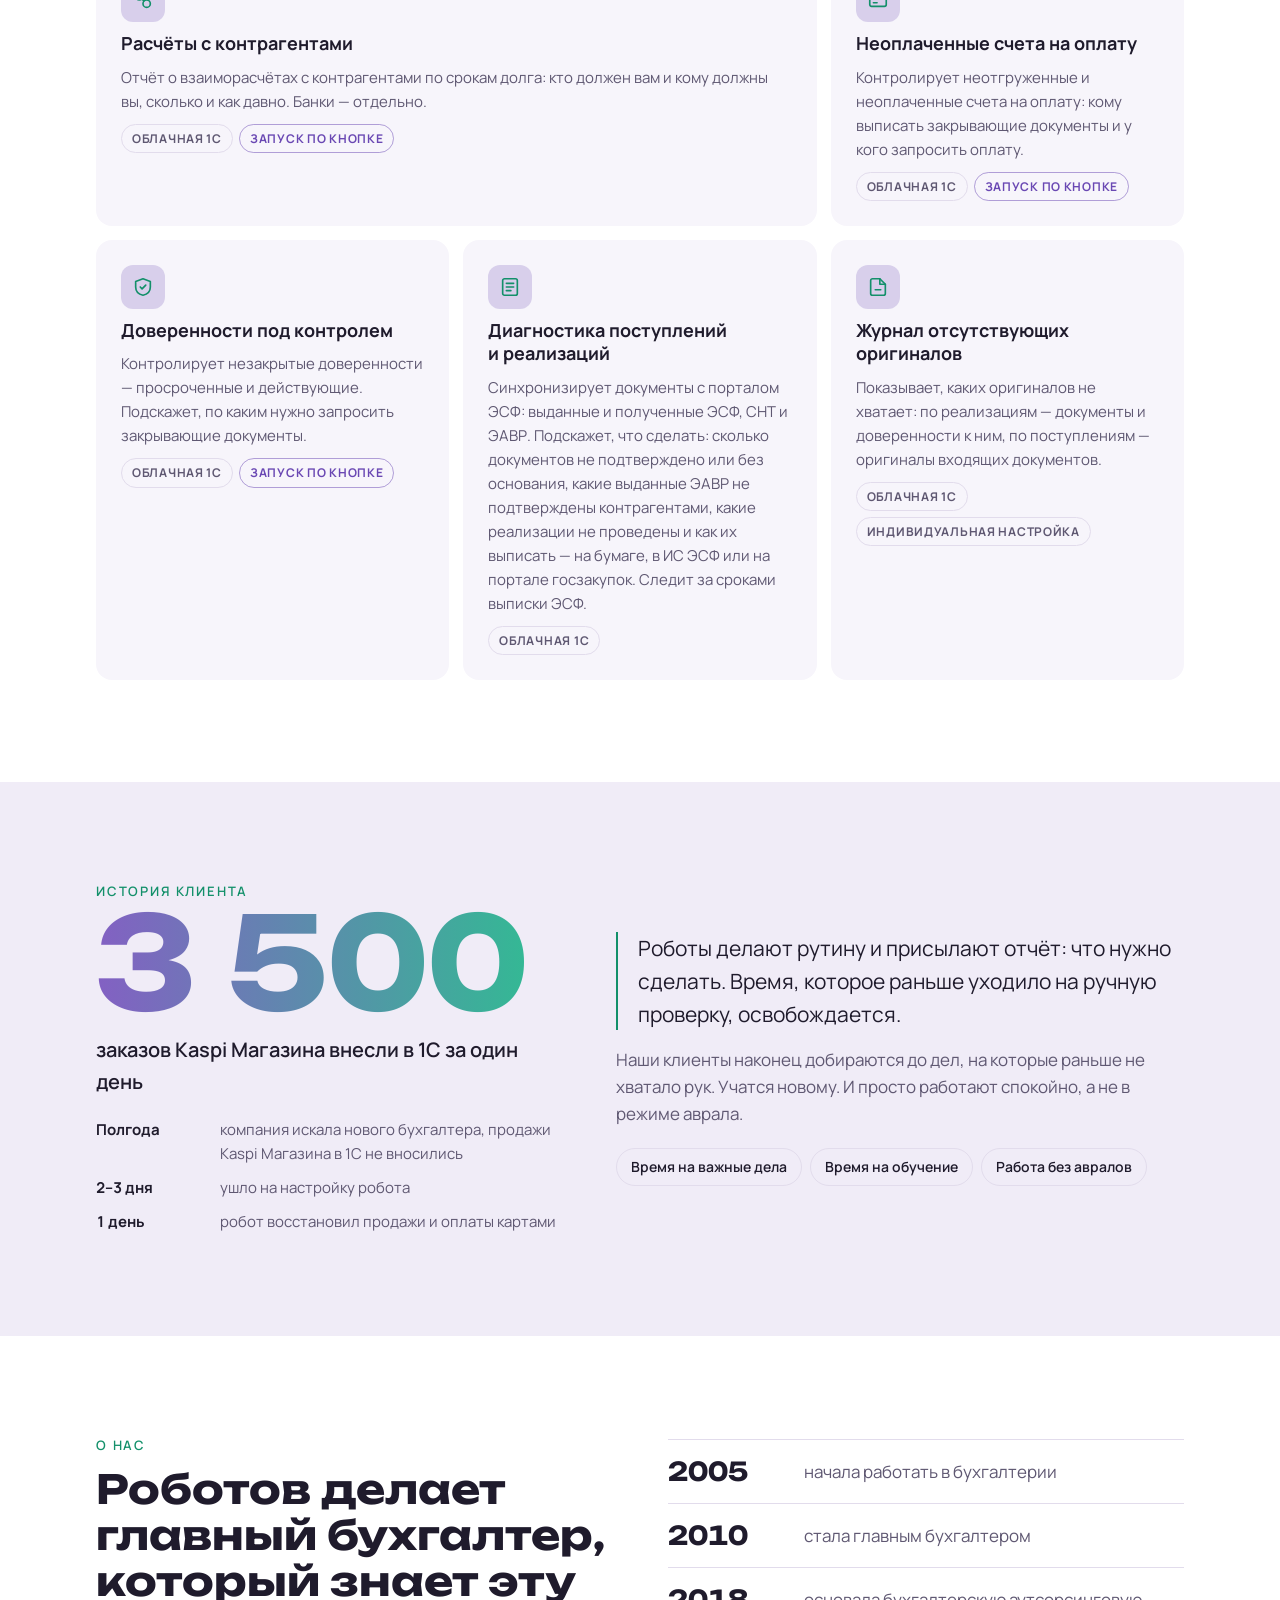
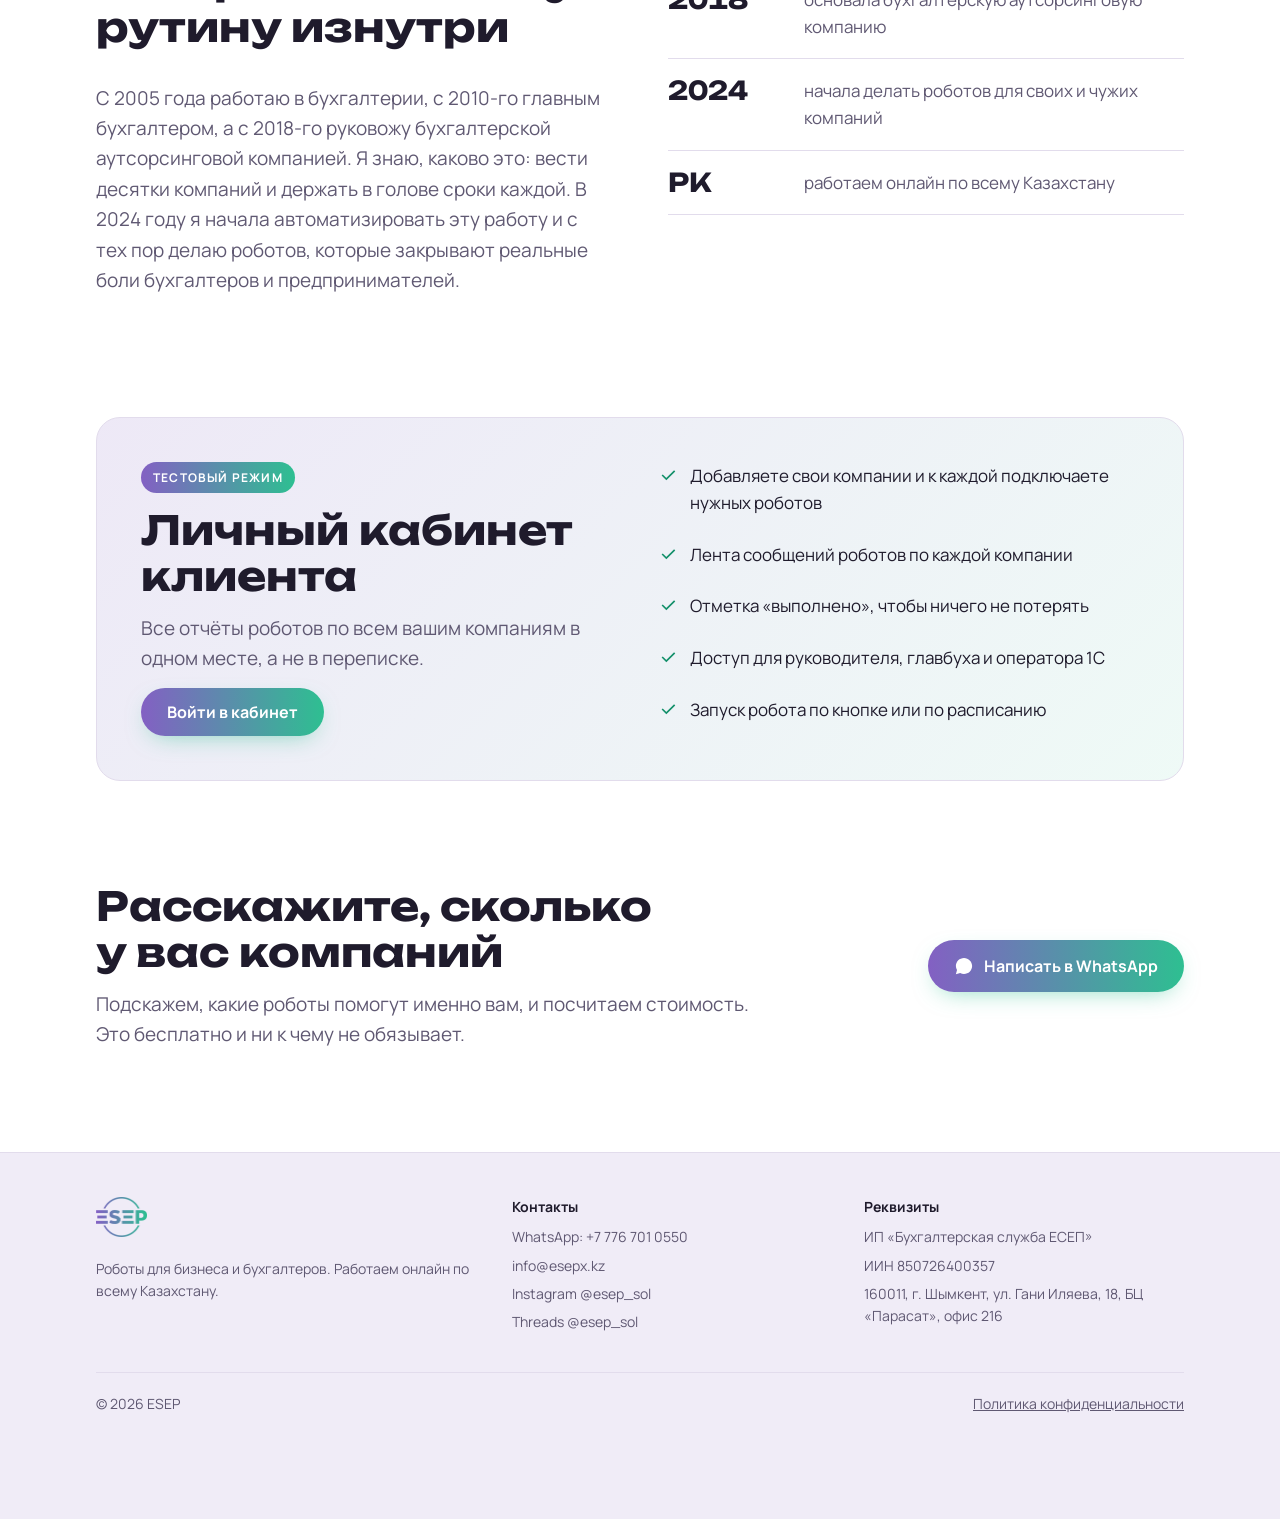
==== commit d5a5c9f2: "Кнопка «Наверх» на всех страницах сайта и кабинета (theme.js), над кнопкой WhatsApp; версия у theme." ====
--- a/index.html
+++ b/index.html
@@ -1,11 +1,15 @@
 <!doctype html>
 <html lang="ru">
 <head>
+<script>
+// ссылка из письма (приглашение, подтверждение, сброс пароля) попала на главную — переводим в кабинет с теми же данными
+(function(){var h=location.hash,q=location.search;if(/(access_token|error_code|type=(invite|recovery|signup|magiclink))/.test(h)||/[?&](th|token_hash)=/.test(q))location.replace('/cabinet/'+q.replace(/token_hash=/,'th=')+h);})();
+</script>
 <meta charset="utf-8">
 <meta name="viewport" content="width=device-width,initial-scale=1,viewport-fit=cover">
 <meta name="theme-color" content="#271d3b">
-<link rel="stylesheet" href="/theme.css">
-<script src="/theme.js"></script>
+<link rel="stylesheet" href="/theme.css?v=20261113">
+<script src="/theme.js?v=20261113"></script>
 <meta property="og:title" content="ESEP — зарабатывайте больше, тратя меньше сил">
 <meta property="og:description" content="Роботы проверяют налоговую, статистику, Kaspi Магазин и 1С и присылают короткий отчёт: что нужно сделать.">
 <meta property="og:url" content="https://esepx.kz/">
--- a/theme.css
+++ b/theme.css
@@ -18,3 +18,10 @@
 .theme-menu .tm-ok{margin-left:auto;color:var(--green);font-weight:700;visibility:hidden}
 .theme-menu [aria-checked="true"] .tm-ok{visibility:visible}
 .theme-menu [aria-checked="true"] .tm-ic{color:var(--green)}
+
+/* кнопка «Наверх» */
+.to-top{position:fixed;right:calc(18px + env(safe-area-inset-right,0px));bottom:calc(22px + env(safe-area-inset-bottom,0px));z-index:900;width:44px;height:44px;border-radius:999px;border:1px solid var(--line);background:var(--bg-2);color:var(--fg);display:grid;place-items:center;cursor:pointer;box-shadow:0 6px 18px rgba(0,0,0,.28);opacity:0;transform:translateY(10px);pointer-events:none;transition:opacity .2s,transform .2s}
+.to-top.show{opacity:1;transform:none;pointer-events:auto}.to-top:hover{border-color:var(--fg)}
+.to-top svg{width:20px;height:20px;fill:none;stroke:currentColor;stroke-width:2.2;stroke-linecap:round;stroke-linejoin:round}
+body:has(.wa-float) .to-top{bottom:96px;right:28px}
+@media print{.to-top{display:none}}
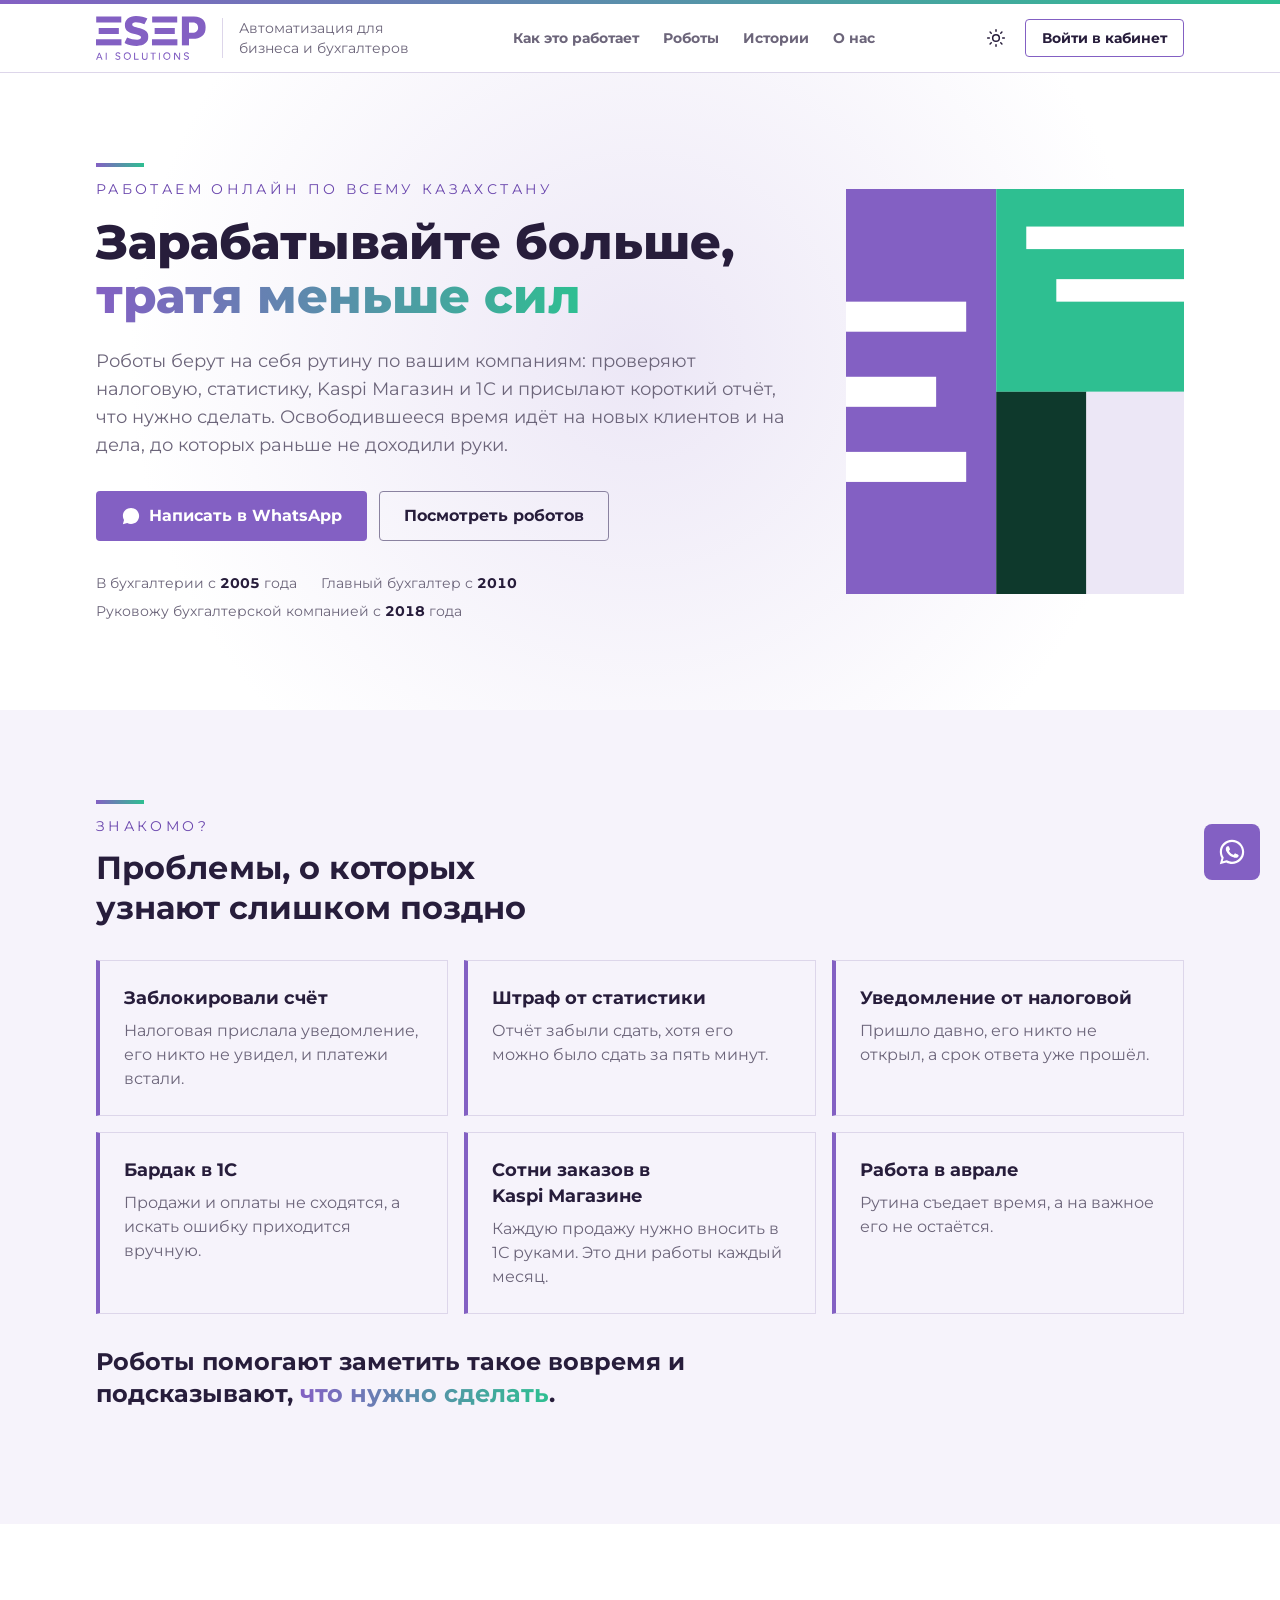
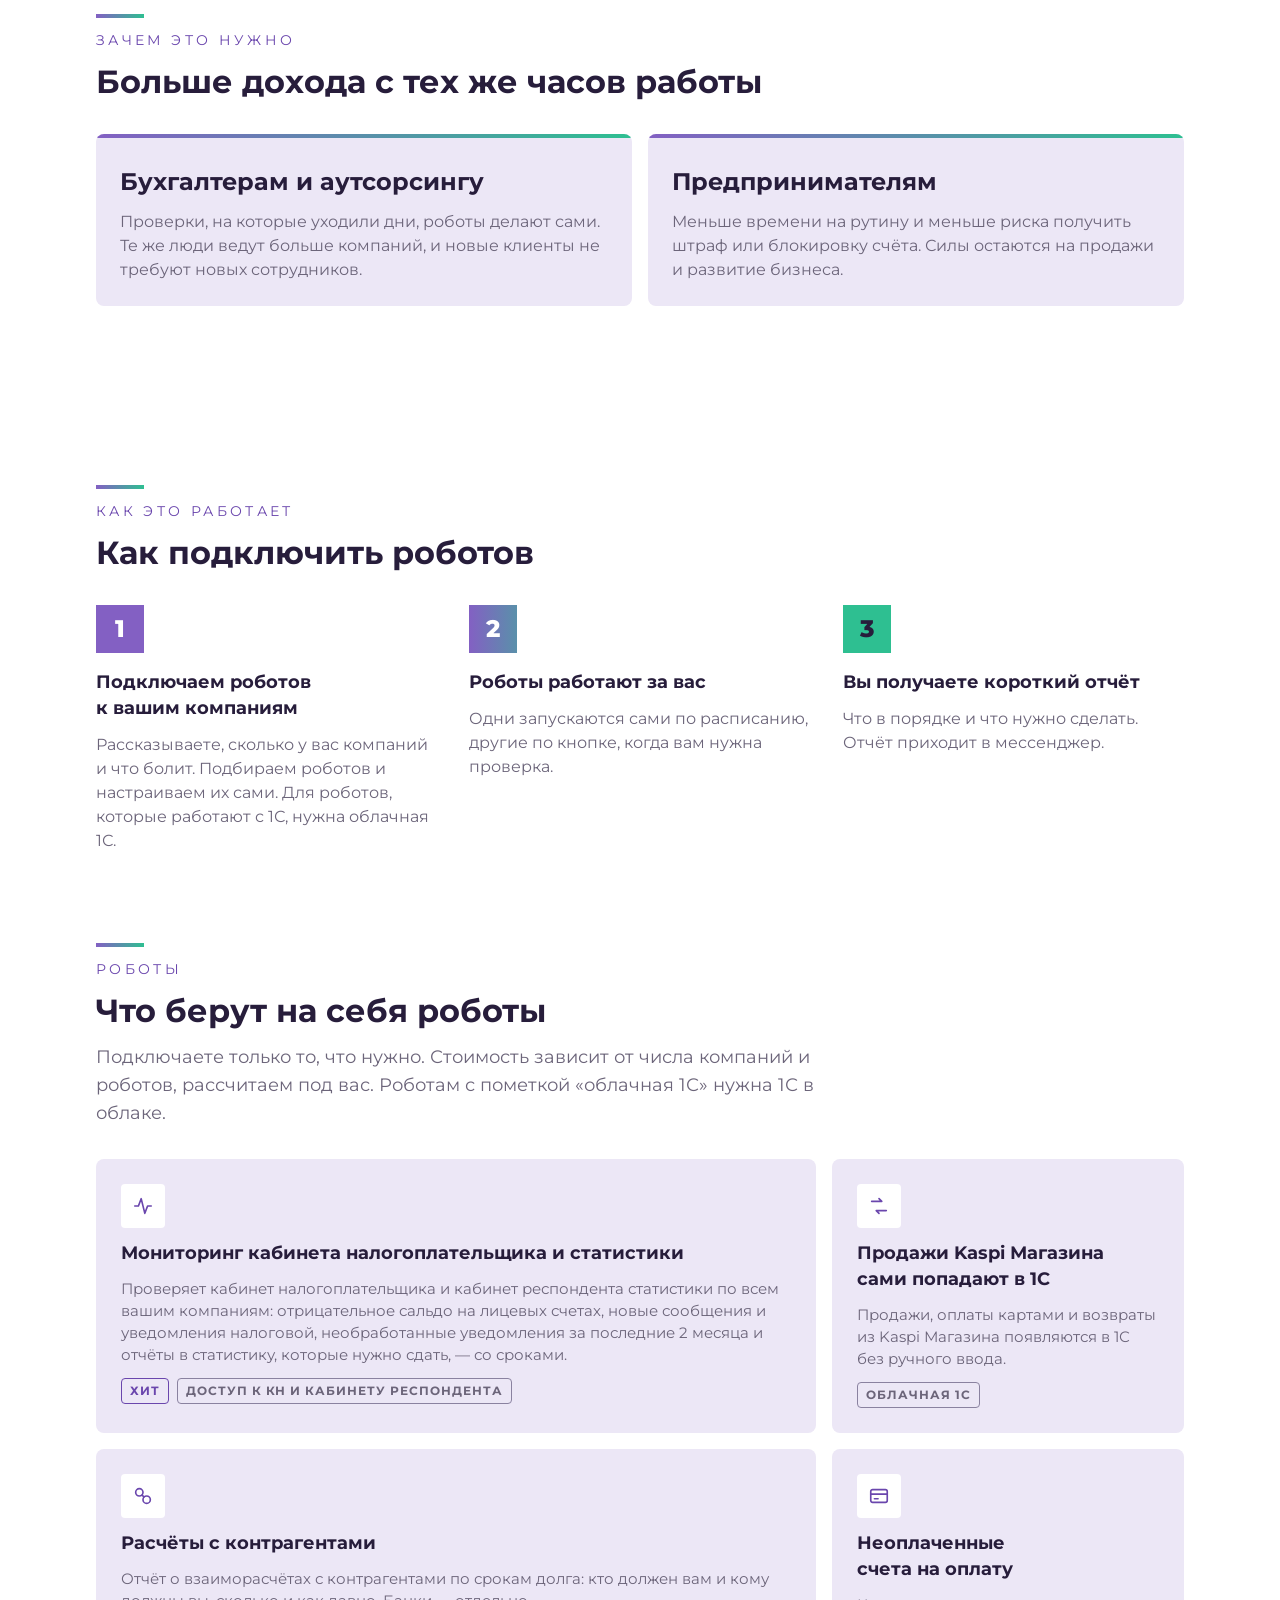
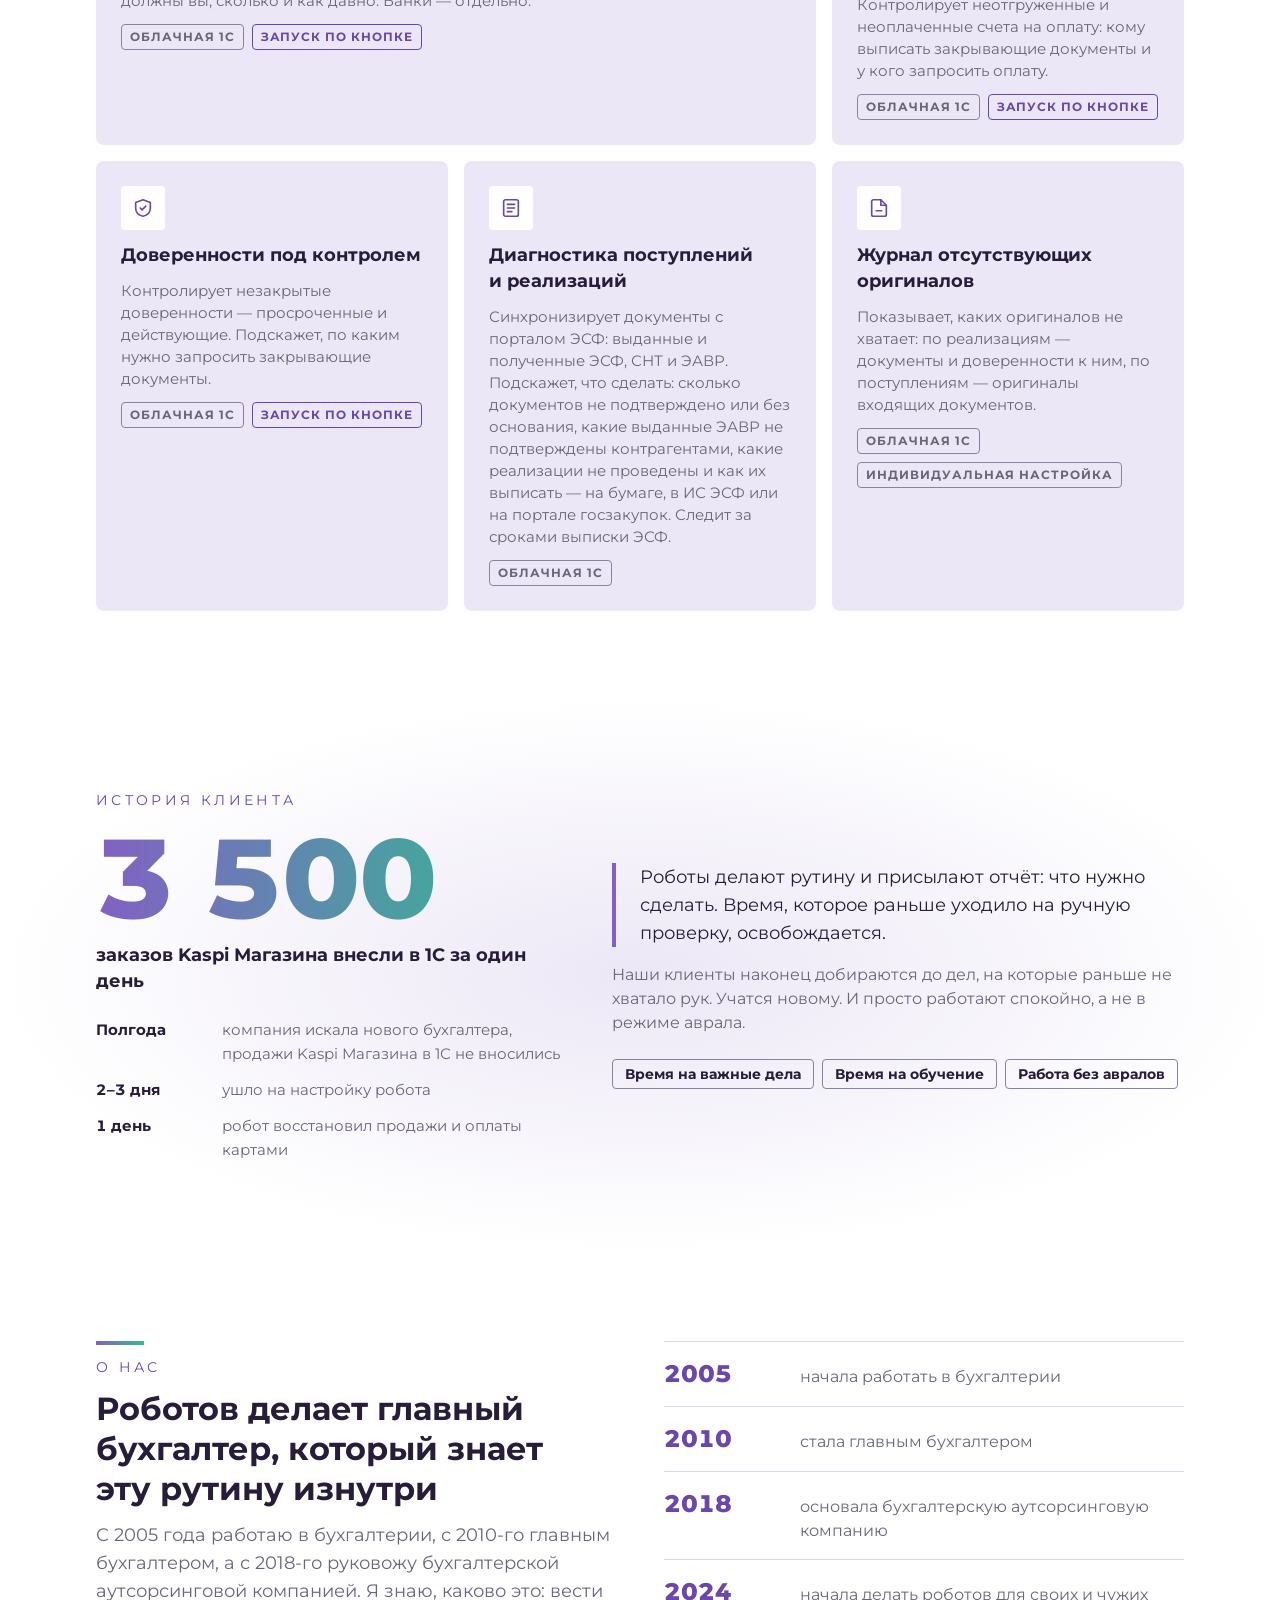
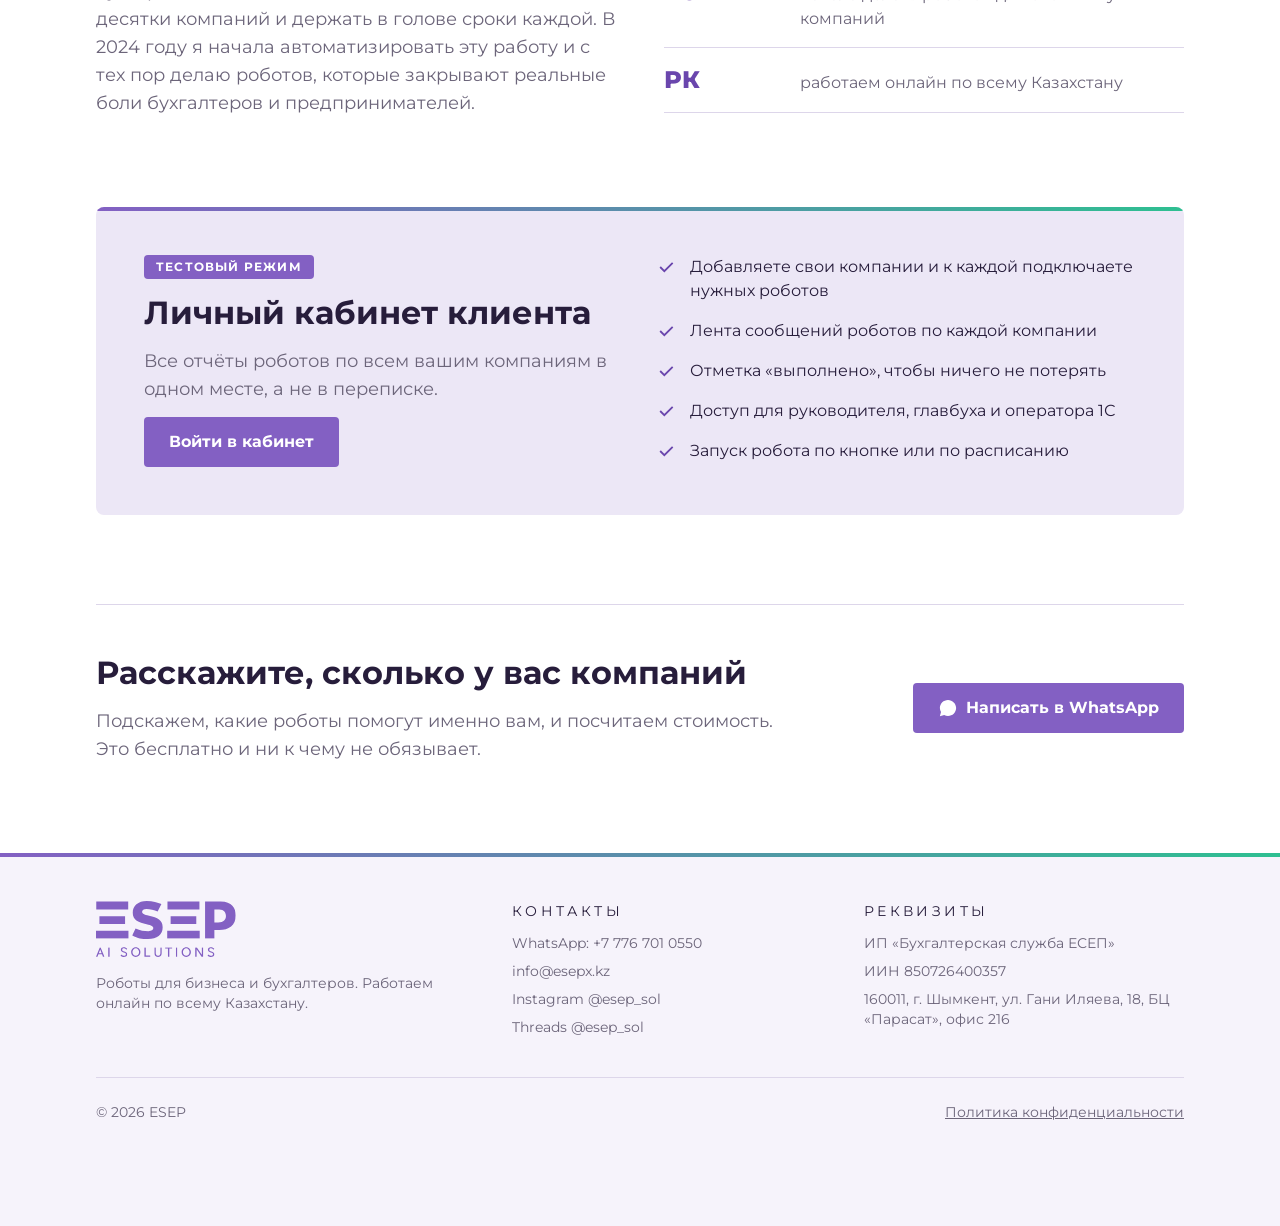
==== commit c2e5904c: "Сайт по дизайн-системе ESEP: цвета, шрифты, SVG-логотипы Общий brand.css с токенами тем Midnight и с" ====
--- a/index.html
+++ b/index.html
@@ -8,7 +8,8 @@
 <meta charset="utf-8">
 <meta name="viewport" content="width=device-width,initial-scale=1,viewport-fit=cover">
 <meta name="theme-color" content="#271d3b">
-<link rel="stylesheet" href="/theme.css?v=20261113">
+<link rel="stylesheet" href="/theme.css?v=20261124">
+<link rel="stylesheet" href="/brand.css?v=20261124">
 <script src="/theme.js?v=20261113"></script>
 <meta property="og:title" content="ESEP — зарабатывайте больше, тратя меньше сил">
 <meta property="og:description" content="Роботы проверяют налоговую, статистику, Kaspi Магазин и 1С и присылают короткий отчёт: что нужно сделать.">
@@ -21,194 +22,157 @@
 <meta name="description" content="Роботы ESEP следят за налоговой, статистикой, Kaspi Магазином и 1С по всем вашим компаниям и присылают короткий отчёт: что сделать. Работаем по всему Казахстану.">
 <link rel="preconnect" href="https://fonts.googleapis.com">
 <link rel="preconnect" href="https://fonts.gstatic.com" crossorigin>
-<link rel="stylesheet" href="https://fonts.googleapis.com/css2?family=Unbounded:wght@500;700&family=Manrope:wght@400;500;600;700&display=swap">
+<link rel="stylesheet" href="https://fonts.googleapis.com/css2?family=Montserrat:wght@400;700;800&display=swap">
 <style>
-/* Layout: тёмная брендовая страница ESEP; секции-полосы на всю ширину, контент в колонке 1120px; герой = заголовок + «отчёт робота». */
-:root{
-  --bg:#271d3b;        /* фон бренда */
-  --bg-2:#2f2448;      /* поверхность */
-  --bg-3:#1d152d;      /* глубокая полоса */
-  --line:#43376a;
-  --fg:#f3f0fa;
-  --muted:#b7accf;
-  --violet:#8360c3;
-  --green:#2ebf91;
-  --grad:linear-gradient(90deg,#8360c3,#2ebf91);
-  --warn:#f2b45c;
-  --display:"Unbounded","Arial Black",system-ui,sans-serif;
-  --body:"Manrope",system-ui,-apple-system,"Segoe UI",Roboto,sans-serif;
-  color-scheme:dark;
-}
+/* Layout: страница ESEP по дизайн-системе (brand.css): Midnight-сцена, градиент только в логотипе, полосах и крупных заголовках; бруски вместо скруглений, свечение вместо теней. */
 *{box-sizing:border-box}
 html{scroll-behavior:smooth}
 section[id],main[id]{scroll-margin-top:96px}
 @media (prefers-reduced-motion:reduce){html{scroll-behavior:auto}*{transition:none!important;animation:none!important}}
-body{background:var(--bg);color:var(--fg);font:17px/1.6 var(--body);-webkit-font-smoothing:antialiased}
-body::before{content:"";position:fixed;inset:0 0 auto;height:env(safe-area-inset-top,0px);z-index:30;background:var(--bg)}
+body::before{content:"";position:fixed;inset:0 0 auto;height:env(safe-area-inset-top,0px);z-index:30;background:var(--surface)}
 a{color:inherit}
 .in{max-width:1120px;margin:0 auto;padding-left:max(16px,env(safe-area-inset-left,0px));padding-right:max(16px,env(safe-area-inset-right,0px))}
-h1,h2,h3{font-family:var(--display);font-weight:700;line-height:1.15;margin:0;text-wrap:balance}
-h2{font-size:clamp(26px,3.6vw,40px)}
-.eyebrow{font:600 13px/1 var(--body);letter-spacing:.14em;text-transform:uppercase;color:var(--green)}
-.lead{color:var(--muted);font-size:clamp(17px,1.6vw,19px);max-width:60ch}
-section{padding-block:clamp(56px,8vw,104px)}
-.head{display:grid;gap:14px;margin-bottom:40px;max-width:720px}
-
-/* кнопки */
-.btn{display:inline-flex;align-items:center;gap:10px;font:700 16px/1 var(--body);text-decoration:none;border-radius:999px;padding:16px 26px;transition:transform .15s,box-shadow .15s}
-.btn svg{width:20px;height:20px;flex:none}
-.btn-main{background:var(--grad);color:#fff;box-shadow:0 8px 24px -10px rgba(46,191,145,.6)}
-.btn-main:hover{transform:translateY(-2px);box-shadow:0 12px 28px -10px rgba(46,191,145,.75)}
-.btn-ghost{border:1px solid var(--line);color:var(--fg)}
-.btn-ghost:hover{border-color:var(--muted)}
-.btn:focus-visible,a:focus-visible{outline:2px solid var(--green);outline-offset:3px}
+h1,h2,h3{font-family:var(--font-display);margin:0;text-wrap:balance}
+h2{font:700 clamp(26px,3.4vw,32px)/1.25 var(--font-display)}
+h3{font:700 18px/26px var(--font-display)}
+.lead{max-width:60ch;margin:0}
+section{padding-block:clamp(48px,7vw,96px)}
+.head{display:grid;gap:var(--space-3);margin-bottom:var(--space-8);max-width:720px}
+.head .eyebrow::before,.hero .eyebrow::before{content:"";display:block;width:48px;height:4px;background:var(--gradient-brand);margin-bottom:var(--space-3)}
 
 /* шапка */
-.top{position:sticky;top:env(safe-area-inset-top,0px);z-index:20;background:color-mix(in srgb,var(--bg) 88%,transparent);backdrop-filter:blur(10px);border-bottom:1px solid var(--line)}
-.top .in{display:flex;align-items:center;justify-content:space-between;gap:16px;padding-block:14px}
-.logo{display:flex;align-items:center;gap:14px;text-decoration:none}
-.logo img{height:44px;width:auto;display:block}
-.tagline{font:600 14px/1.2 var(--body);color:var(--muted);padding-left:14px;border-left:1px solid var(--line);white-space:nowrap}
-@media (max-width:480px){.tagline{white-space:normal;font-size:12px;max-width:170px}}
-.nav{display:flex;gap:28px;font-weight:600;font-size:15px}
-.nav a{text-decoration:none;color:var(--muted)}
-.nav a:hover{color:var(--fg)}
-.enter{flex:none;font:700 14px/1 var(--body);text-decoration:none;color:var(--fg);border:1px solid var(--green);border-radius:999px;padding:11px 18px;white-space:nowrap}
-.enter:hover{background:var(--green);color:#10291f}
+.top{position:sticky;top:env(safe-area-inset-top,0px);z-index:20;background:color-mix(in srgb,var(--surface) 92%,transparent);backdrop-filter:blur(10px);border-bottom:1px solid var(--border)}
+.top .in{display:flex;align-items:center;justify-content:space-between;gap:var(--space-4);padding-block:var(--space-3)}
+.logo{display:flex;align-items:center;gap:var(--space-4);text-decoration:none}
+.logo .brand-logo{height:44px}
+.tagline{font:400 14px/20px var(--font-body);color:var(--ink-muted);padding-left:var(--space-4);border-left:1px solid var(--border);max-width:190px}
+@media (max-width:480px){.tagline{display:none}}
+.nav{display:flex;gap:var(--space-6);font:700 14px/20px var(--font-body)}
+.nav a{text-decoration:none;color:var(--ink-muted)}
+.nav a:hover{color:var(--ink)}
+.enter{flex:none;font:700 14px/20px var(--font-body);text-decoration:none;color:var(--ink);border:1px solid var(--accent);border-radius:var(--radius-sm);padding:var(--space-2) var(--space-4);white-space:nowrap}
+.enter:hover{background:var(--accent);color:var(--on-accent)}
 .enter::first-letter{text-transform:uppercase}
-@media (max-width:560px){.enter-l{display:none}.enter{padding:10px 14px}}
-@media (max-width:860px){.nav{display:none}}
-
-/* герой */
-.hero{padding-block:clamp(48px,7vw,96px) clamp(56px,8vw,104px);background:radial-gradient(70% 60% at 25% 20%,rgba(131,96,195,.22),transparent 70%),radial-gradient(50% 50% at 90% 70%,rgba(46,191,145,.14),transparent 70%)}
-.hero .in{display:block}
-.hero .in>div{max-width:820px}
-.hero h1{font-size:clamp(32px,4.8vw,58px);margin-top:18px}
-.hero h1 em{font-style:normal;background:var(--grad);-webkit-background-clip:text;background-clip:text;color:transparent}
-.hero .lead{margin:22px 0 32px}
-.cta-row{display:flex;flex-wrap:wrap;gap:12px;align-items:center}
-.trust{display:flex;flex-wrap:wrap;gap:8px 22px;margin-top:30px;color:var(--muted);font-size:14px}
-.trust b{color:var(--fg);font-variant-numeric:tabular-nums}
-@media (max-width:900px){.hero .in{grid-template-columns:1fr}}
-
-/* отчёт робота */
-.report{background:var(--bg-2);border:1px solid var(--line);border-radius:20px;padding:22px;box-shadow:0 30px 60px -30px rgba(0,0,0,.6);min-width:0}
-.r-head{display:flex;align-items:center;gap:12px;padding-bottom:14px;border-bottom:1px solid var(--line)}
-.r-ava{width:40px;height:40px;border-radius:12px;background:var(--grad);display:grid;place-items:center;flex:none}
-.r-ava svg{width:22px;height:22px}
-.r-name{font-weight:700}
-.r-time{color:var(--muted);font-size:13px;font-variant-numeric:tabular-nums}
-.r-sum{margin:14px 0 12px;font-size:15px}
-.r-sum b{font-variant-numeric:tabular-nums}
-.r-list{list-style:none;margin:0;padding:0;display:grid;gap:8px}
-.r-list li{display:grid;grid-template-columns:auto 1fr;gap:10px;align-items:start;background:var(--bg-3);border-radius:12px;padding:11px 13px;font-size:14px;line-height:1.45}
-.dot{width:9px;height:9px;border-radius:50%;margin-top:6px}
-.dot.w{background:var(--warn)} .dot.ok{background:var(--green)}
-.r-list small{display:block;color:var(--muted);font-size:13px}
-.r-foot{display:flex;justify-content:space-between;gap:10px;margin-top:14px;font-size:13px;color:var(--muted)}
-.r-foot span:last-child{color:var(--green);font-weight:600}
+@media (max-width:560px){.enter-l{display:none}.enter{padding:var(--space-2) var(--space-3)}}
+@media (max-width:960px){.nav{display:none}}
+
+/* герой: свечение + фирменные бруски справа */
+.hero{background:var(--gradient-glow);padding-block:clamp(48px,7vw,96px);overflow:hidden}
+.hero .in{display:grid;grid-template-columns:minmax(0,1.35fr) minmax(0,.65fr);gap:var(--space-12);align-items:center}
+.hero h1{font:800 clamp(34px,5vw,48px)/1.125 var(--font-display);margin-top:var(--space-4)}
+.hero h1 em{font-style:normal;background:var(--gradient-brand);-webkit-background-clip:text;background-clip:text;color:transparent}
+.hero .lead{margin:var(--space-6) 0 var(--space-8)}
+.cta-row{display:flex;flex-wrap:wrap;gap:var(--space-3);align-items:center}
+.trust{display:flex;flex-wrap:wrap;gap:var(--space-2) var(--space-6);margin-top:var(--space-8);color:var(--ink-muted);font-size:14px;line-height:20px}
+.trust b{color:var(--ink);font-variant-numeric:tabular-nums}
+.bars{width:100%;height:auto;display:block}
+.bars .p{fill:var(--brand-purple)}.bars .g{fill:var(--brand-green)}.bars .f{fill:var(--brand-forest)}.bars .t{fill:var(--brand-purple-tint)}.bars .c{fill:var(--logo-cut)}
+@media (max-width:900px){.hero .in{grid-template-columns:1fr}.hero .art{display:none}}
 
 /* боли */
-.pains{background:var(--bg-3)}
-.pain-grid{display:grid;grid-template-columns:repeat(3,1fr);gap:14px}
-.pain{border:1px solid var(--line);border-radius:16px;padding:22px;display:grid;gap:8px;align-content:start}
-.pain h3{font:700 17px/1.3 var(--body)}
-.pain p{margin:0;color:var(--muted);font-size:15px}
-.pain-note{margin-top:28px;font-size:18px;max-width:60ch}
-.pain-note b{background:var(--grad);-webkit-background-clip:text;background-clip:text;color:transparent}
+.pains{background:var(--surface-sunken)}
+.pain-grid{display:grid;grid-template-columns:repeat(3,1fr);gap:var(--space-4)}
+.pain{border:1px solid var(--border);border-left:4px solid var(--brand-purple);border-radius:var(--radius-0);padding:var(--space-6);display:grid;gap:var(--space-2);align-content:start}
+.pain p{margin:0;color:var(--ink-muted)}
+.pain-note{margin-top:var(--space-8);font:700 clamp(20px,2.2vw,24px)/1.35 var(--font-display);max-width:44ch}
+.pain-note b{background:var(--gradient-brand);-webkit-background-clip:text;background-clip:text;color:transparent}
 @media (max-width:900px){.pain-grid{grid-template-columns:1fr 1fr}}
 @media (max-width:560px){.pain-grid{grid-template-columns:1fr}}
 
 /* выгода */
-.gain-grid{display:grid;grid-template-columns:1fr 1fr;gap:14px}
-.gain-card{background:linear-gradient(135deg,rgba(131,96,195,.16),rgba(46,191,145,.10));border:1px solid var(--line);border-radius:16px;padding:26px;display:grid;gap:10px;align-content:start}
-.gain-card h3{font:700 19px/1.3 var(--body)}
-.gain-card p{margin:0;color:var(--muted)}
+.gain-grid{display:grid;grid-template-columns:1fr 1fr;gap:var(--space-4)}
+.gain-card{background:var(--surface-raised);border-radius:var(--radius-md);padding:var(--space-8) var(--space-6) var(--space-6);display:grid;gap:var(--space-3);align-content:start;position:relative;overflow:hidden}
+.gain-card::before{content:"";position:absolute;inset:0 0 auto;height:4px;background:var(--gradient-brand)}
+.gain-card h3{font-size:24px;line-height:32px}
+.gain-card p{margin:0;color:var(--ink-muted)}
 @media (max-width:700px){.gain-grid{grid-template-columns:1fr}}
 
 /* как работает */
-.steps{display:grid;grid-template-columns:repeat(3,1fr);gap:28px;counter-reset:s}
-.step{display:grid;gap:10px;align-content:start;position:relative;padding-top:58px}
-.step::before{counter-increment:s;content:counter(s);position:absolute;top:0;left:0;width:42px;height:42px;border-radius:50%;border:1px solid var(--violet);display:grid;place-items:center;font:700 16px var(--display);color:var(--fg)}
-.step h3{font:700 19px/1.3 var(--body)}
-.step p{margin:0;color:var(--muted)}
+.steps{display:grid;grid-template-columns:repeat(3,1fr);gap:var(--space-8);counter-reset:s}
+.step{display:grid;gap:var(--space-3);align-content:start;position:relative;padding-top:64px}
+.step::before{counter-increment:s;content:counter(s);position:absolute;top:0;left:0;width:48px;height:48px;border-radius:var(--radius-0);background:var(--accent);color:var(--on-accent);display:grid;place-items:center;font:800 24px var(--font-display)}
+.step:nth-child(1)::before{background:var(--brand-purple);color:#fff}
+.step:nth-child(2)::before{background:linear-gradient(90deg,#8360c3,#5a90aa);color:#fff}
+.step:nth-child(3)::before{background:var(--brand-green);color:var(--brand-midnight)}
+.step p{margin:0;color:var(--ink-muted)}
 @media (max-width:820px){.steps{grid-template-columns:1fr}}
 
 /* роботы */
-.bots{display:grid;grid-template-columns:repeat(3,1fr);gap:14px}
-.bot{background:var(--bg-2);border-radius:16px;padding:24px;display:grid;gap:10px;align-content:start;border:1px solid transparent;transition:border-color .2s}
-.bot:hover{border-color:var(--line)}
-.bot .ic{width:44px;height:44px;border-radius:12px;background:color-mix(in srgb,var(--violet) 22%,transparent);display:grid;place-items:center}
-.bot .ic svg{width:22px;height:22px;stroke:var(--green);fill:none;stroke-width:1.8;stroke-linecap:round;stroke-linejoin:round}
-.bot h3{font:700 18px/1.3 var(--body)}
-.bot p{margin:0;color:var(--muted);font-size:15px}
+.bots{display:grid;grid-template-columns:repeat(3,1fr);gap:var(--space-4)}
+.bot{background:var(--surface-raised);border-radius:var(--radius-md);padding:var(--space-6);display:grid;gap:var(--space-3);align-content:start;border:1px solid transparent;transition:border-color .2s}
+.bot:hover{border-color:var(--border-strong)}
+.bot .ic{width:44px;height:44px;border-radius:var(--radius-sm);background:var(--surface);display:grid;place-items:center}
+.bot .ic svg{width:22px;height:22px;stroke:var(--tag);fill:none;stroke-width:1.8;stroke-linecap:round;stroke-linejoin:round}
+.bot p{margin:0;color:var(--ink-muted);font-size:15px;line-height:22px}
 .bot.wide{grid-column:span 2}
 @media (max-width:560px){.bot.wide{grid-column:auto}}
-.bot .tag.tag-1c{color:var(--muted);border-color:var(--line)}
-.bot .tags{display:flex;flex-wrap:wrap;gap:6px}
-.bot .tag.tag-btn{color:var(--violet);border-color:color-mix(in srgb,var(--violet) 50%,transparent)}
-.bot .tag{justify-self:start;font-size:12px;font-weight:700;letter-spacing:.06em;text-transform:uppercase;color:var(--green);border:1px solid color-mix(in srgb,var(--green) 45%,transparent);border-radius:999px;padding:4px 10px}
+.bot .tags{display:flex;flex-wrap:wrap;gap:var(--space-2)}
+.bot .tag{justify-self:start;font:700 12px/16px var(--font-body);letter-spacing:.08em;text-transform:uppercase;color:var(--tag);border:1px solid currentColor;border-radius:var(--radius-sm);padding:var(--space-1) var(--space-2)}
+.bot .tag.tag-1c{color:var(--ink-muted);border-color:var(--border-strong)}
+.bot .tag.tag-btn{color:var(--accent-text)}
 @media (max-width:900px){.bots{grid-template-columns:1fr 1fr}}
 @media (max-width:560px){.bots{grid-template-columns:1fr}}
 
 /* история */
-.story{background:var(--bg-3)}
-.story .in{display:grid;grid-template-columns:.9fr 1.1fr;gap:56px;align-items:center}
-.big{font:700 clamp(64px,10vw,128px)/1 var(--display);background:var(--grad);-webkit-background-clip:text;background-clip:text;color:transparent;font-variant-numeric:tabular-nums}
-.big-cap{font-size:20px;font-weight:600;margin-top:8px}
-.timeline{list-style:none;margin:20px 0 0;padding:0;display:grid;gap:10px}
-.timeline li{display:grid;grid-template-columns:110px 1fr;gap:14px;color:var(--muted);font-size:15px}
-.timeline b{color:var(--fg);font-variant-numeric:tabular-nums}
-.quote{border-left:2px solid var(--green);padding-left:20px;font-size:clamp(18px,1.8vw,21px);line-height:1.55;margin:0}
-.quote+p{color:var(--muted);margin-top:16px}
-.freed{display:flex;flex-wrap:wrap;gap:8px;margin-top:20px}
-.freed span{border:1px solid var(--line);border-radius:999px;padding:7px 14px;font-size:14px;font-weight:600}
+.story{background:radial-gradient(ellipse closest-side at 50% 50%,var(--surface-raised) 0%,var(--surface) 100%)}
+.story .in{display:grid;grid-template-columns:.9fr 1.1fr;gap:var(--space-12);align-items:center}
+.big{font:800 clamp(64px,10vw,112px)/1 var(--font-display);letter-spacing:-.01em;background:var(--gradient-brand);-webkit-background-clip:text;background-clip:text;color:transparent;font-variant-numeric:tabular-nums;margin-top:var(--space-3)}
+.big-cap{font:700 18px/26px var(--font-display);margin-top:var(--space-2)}
+.timeline{list-style:none;margin:var(--space-6) 0 0;padding:0;display:grid;gap:var(--space-3)}
+.timeline li{display:grid;grid-template-columns:110px 1fr;gap:var(--space-4);color:var(--ink-muted);font-size:15px}
+.timeline b{color:var(--ink);font-variant-numeric:tabular-nums}
+.quote{border-left:4px solid var(--accent);padding-left:var(--space-6);font-size:18px;line-height:28px;margin:0}
+.quote+p{color:var(--ink-muted);margin-top:var(--space-4)}
+.freed{display:flex;flex-wrap:wrap;gap:var(--space-2);margin-top:var(--space-6)}
+.freed span{border:1px solid var(--border-strong);border-radius:var(--radius-sm);padding:var(--space-1) var(--space-3);font-size:14px;line-height:20px;font-weight:700}
 @media (max-width:900px){.story .in{grid-template-columns:1fr}}
 
 /* о нас */
-.about .in{display:grid;grid-template-columns:1fr 1fr;gap:56px;align-items:start}
-.facts{display:grid;gap:0;border-top:1px solid var(--line)}
-.fact{display:grid;grid-template-columns:120px 1fr;gap:16px;padding-block:18px;border-bottom:1px solid var(--line)}
-.fact b{font:700 26px/1 var(--display);font-variant-numeric:tabular-nums}
-.fact span{color:var(--muted)}
+.about .in{display:grid;grid-template-columns:1fr 1fr;gap:var(--space-12);align-items:start}
+.facts{display:grid;border-top:1px solid var(--border)}
+.fact{display:grid;grid-template-columns:120px 1fr;gap:var(--space-4);padding-block:var(--space-4);border-bottom:1px solid var(--border);align-items:baseline}
+.fact b{font:800 24px/32px var(--font-display);font-variant-numeric:tabular-nums;color:var(--accent-text)}
+.fact span{color:var(--ink-muted)}
 @media (max-width:820px){.about .in{grid-template-columns:1fr}}
 
-/* скоро */
-.soon-box{border:1px solid var(--line);border-radius:24px;padding:clamp(24px,4vw,44px);display:grid;grid-template-columns:1fr 1fr;gap:36px;background:linear-gradient(135deg,rgba(131,96,195,.14),rgba(46,191,145,.08))}
-.badge{justify-self:start;font-size:12px;font-weight:700;letter-spacing:.1em;text-transform:uppercase;background:var(--grad);color:#fff;border-radius:999px;padding:6px 12px}
-.soon-list{list-style:none;margin:0;padding:0;display:grid;gap:12px}
-.soon-list li{display:grid;grid-template-columns:22px 1fr;gap:10px}
-.soon-list svg{width:20px;height:20px;stroke:var(--green);fill:none;stroke-width:2;margin-top:3px}
+/* кабинет */
+.soon-box{background:var(--surface-raised);border-radius:var(--radius-md);padding:clamp(24px,4vw,48px);display:grid;grid-template-columns:1fr 1fr;gap:var(--space-8);position:relative;overflow:hidden}
+.soon-box::before{content:"";position:absolute;inset:0 0 auto;height:4px;background:var(--gradient-brand)}
+.badge{justify-self:start;font:700 12px/16px var(--font-body);letter-spacing:.1em;text-transform:uppercase;background:var(--brand-purple);color:#fff;border-radius:var(--radius-sm);padding:var(--space-1) var(--space-3)}
+.soon-list{list-style:none;margin:0;padding:0;display:grid;gap:var(--space-3)}
+.soon-list li{display:grid;grid-template-columns:22px 1fr;gap:var(--space-3)}
+.soon-list svg{width:20px;height:20px;stroke:var(--tag);fill:none;stroke-width:2.2;margin-top:2px}
 @media (max-width:820px){.soon-box{grid-template-columns:1fr}}
 
 /* финал */
-.final{text-align:left}
-.final-box{display:grid;grid-template-columns:1.3fr .7fr;gap:32px;align-items:center}
+.final-box{display:grid;grid-template-columns:1.3fr .7fr;gap:var(--space-8);align-items:center;border-top:1px solid var(--border);padding-top:var(--space-12)}
 .final-box .cta-row{justify-content:flex-end}
 @media (max-width:820px){.final-box{grid-template-columns:1fr}.final-box .cta-row{justify-content:flex-start}}
 
 /* подвал */
-footer{background:var(--bg-3);border-top:1px solid var(--line);padding-block:44px calc(104px + env(safe-area-inset-bottom,0px));font-size:14px;color:var(--muted)}
-.foot{display:grid;grid-template-columns:1.2fr 1fr 1fr;gap:32px}
-.foot h4{margin:0 0 10px;color:var(--fg);font:700 14px var(--body)}
-.foot p{margin:0 0 6px}
-.foot a{text-decoration:none}.foot a:hover{color:var(--fg)}
-.foot img{height:40px;width:auto;margin-bottom:14px}
-.copy{margin-top:32px;padding-top:20px;border-top:1px solid var(--line);display:flex;flex-wrap:wrap;justify-content:space-between;gap:10px}
+footer{background:var(--surface-sunken);padding-block:var(--space-12) calc(104px + env(safe-area-inset-bottom,0px));font-size:14px;line-height:20px;color:var(--ink-muted);position:relative}
+footer::before{content:"";position:absolute;inset:0 0 auto;height:4px;background:var(--gradient-brand)}
+.foot{display:grid;grid-template-columns:1.2fr 1fr 1fr;gap:var(--space-8)}
+.foot h4{margin:0 0 var(--space-3);font:400 14px/20px var(--font-body);letter-spacing:.24em;text-transform:uppercase;color:var(--ink)}
+.foot p{margin:0 0 var(--space-2)}
+.foot a{text-decoration:none}.foot a:hover{color:var(--ink)}
+.foot .brand-logo{height:56px;margin-bottom:var(--space-4)}
+.copy{margin-top:var(--space-8);padding-top:var(--space-6);border-top:1px solid var(--border);display:flex;flex-wrap:wrap;justify-content:space-between;gap:var(--space-3)}
 @media (max-width:820px){.foot{grid-template-columns:1fr}}
 
 /* плавающая кнопка WhatsApp */
-.wa-float{position:fixed;right:calc(20px + env(safe-area-inset-right,0px));bottom:calc(20px + env(safe-area-inset-bottom,0px));z-index:25;width:60px;height:60px;border-radius:50%;background:var(--grad);display:grid;place-items:center;box-shadow:0 10px 26px -8px rgba(0,0,0,.55);transition:transform .15s}
-.wa-float:hover{transform:scale(1.06)}
-.wa-float svg{width:32px;height:32px}
+.wa-float{position:fixed;right:calc(20px + env(safe-area-inset-right,0px));bottom:calc(20px + env(safe-area-inset-bottom,0px));z-index:25;width:56px;height:56px;border-radius:var(--radius-md);background:var(--accent);color:var(--on-accent);display:grid;place-items:center;transition:transform .15s}
+.wa-float:hover{transform:translateY(-2px)}
+.wa-float svg{width:30px;height:30px}
 </style>
 
 <script type="application/ld+json">{"@context":"https://schema.org","@type":"ProfessionalService","name":"ESEP","alternateName":"ИП «Бухгалтерская служба ЕСЕП»","url":"https://esepx.kz/","logo":"https://esepx.kz/img/esep-icon-512.png","email":"info@esepx.kz","telephone":"+77767010550","areaServed":"KZ","address":{"@type":"PostalAddress","addressLocality":"Шымкент","addressCountry":"KZ"},"sameAs":["https://www.instagram.com/esep_sol"],"description":"Роботы для бухгалтеров и предпринимателей: мониторинг кабинета налогоплательщика, Kaspi Магазин и 1С, ЭСФ, долги контрагентов."}</script>
 </head>
 <body>
+<div class="brand-bar" aria-hidden="true"></div>
 <header class="top">
   <div class="in">
-    <a class="logo" href="#top" aria-label="ESEP — на главную"><img src="/img/esep-logo-ring.png" data-logo alt="ESEP"><span class="tagline">Автоматизация для бизнеса и бухгалтеров</span></a>
+    <a class="logo" href="#top" aria-label="ESEP — на главную"><img class="brand-logo d" src="/img/esep-gradient.svg" alt="ESEP AI Solutions" width="110" height="44"><img class="brand-logo l" src="/img/esep-purple.svg" alt="ESEP AI Solutions" width="110" height="44"><span class="tagline">Автоматизация для бизнеса и бухгалтеров</span></a>
     <nav class="nav" aria-label="Разделы">
       <a href="#how">Как это работает</a>
       <a href="#robots">Роботы</a>
@@ -232,6 +196,9 @@
         <a class="btn btn-ghost" href="#robots">Посмотреть роботов</a>
       </div>
       <div class="trust"><span>В бухгалтерии с <b>2005</b> года</span><span>Главный бухгалтер с <b>2010</b></span><span>Руковожу бухгалтерской компанией с <b>2018</b> года</span></div>
+    </div>
+    <div class="art" aria-hidden="true">
+      <svg class="bars" viewBox="0 0 360 432"><rect class="p" x="0" y="0" width="160" height="432"/><rect class="g" x="160" y="0" width="200" height="216"/><rect class="f" x="160" y="216" width="96" height="216"/><rect class="t" x="256" y="216" width="104" height="216"/><rect class="c" x="0" y="120" width="128" height="32"/><rect class="c" x="0" y="200" width="96" height="32"/><rect class="c" x="0" y="280" width="128" height="32"/><rect class="c" x="192" y="40" width="168" height="24"/><rect class="c" x="224" y="96" width="136" height="24"/></svg>
     </div>
 
   </div>
@@ -376,7 +343,7 @@
   <div class="in">
     <div class="foot">
       <div>
-        <img src="/img/esep-logo-ring.png" data-logo alt="ESEP">
+        <img class="brand-logo d" src="/img/esep-gradient.svg" alt="ESEP AI Solutions" width="140" height="56"><img class="brand-logo l" src="/img/esep-purple.svg" alt="ESEP AI Solutions" width="140" height="56">
         <p>Роботы для бизнеса и бухгалтеров. Работаем онлайн по всему Казахстану.</p>
       </div>
       <div>
@@ -397,7 +364,7 @@
   </div>
 </footer>
 
-<a class="wa-float" href="https://wa.me/77767010550?text=%D0%97%D0%B4%D1%80%D0%B0%D0%B2%D1%81%D1%82%D0%B2%D1%83%D0%B9%D1%82%D0%B5%21%20%D0%9F%D0%B8%D1%88%D1%83%20%D1%81%20%D1%81%D0%B0%D0%B9%D1%82%D0%B0%20esepx.kz%2C%20%D1%85%D0%BE%D1%87%D1%83%20%D1%83%D0%B7%D0%BD%D0%B0%D1%82%D1%8C%20%D0%BF%D1%80%D0%BE%20%D1%80%D0%BE%D0%B1%D0%BE%D1%82%D0%BE%D0%B2." target="_blank" rel="noopener" aria-label="Написать в WhatsApp"><svg viewBox="0 0 32 32" fill="#fff"><path d="M16 3C8.8 3 3 8.7 3 15.8c0 2.3.6 4.5 1.8 6.5L3 29l6.9-1.8c1.9 1 4 1.6 6.1 1.6 7.2 0 13-5.7 13-12.8S23.2 3 16 3zm0 23.4c-1.9 0-3.8-.5-5.4-1.5l-.4-.2-4.1 1.1 1.1-4-.3-.4c-1.1-1.7-1.6-3.6-1.6-5.6C5.3 9.9 10.1 5.2 16 5.2s10.7 4.7 10.7 10.6S21.9 26.4 16 26.4zm5.9-7.9c-.3-.2-1.9-.9-2.2-1-.3-.1-.5-.2-.7.2-.2.3-.8 1-1 1.2-.2.2-.4.2-.7.1-.3-.2-1.4-.5-2.6-1.6-1-.9-1.6-1.9-1.8-2.2-.2-.3 0-.5.1-.7l.5-.6c.2-.2.2-.3.3-.6.1-.2 0-.4 0-.6l-1-2.4c-.3-.6-.5-.5-.7-.5h-.6c-.2 0-.6.1-.9.4-.3.3-1.2 1.1-1.2 2.8s1.2 3.2 1.4 3.4c.2.2 2.4 3.6 5.8 5 .8.3 1.4.5 1.9.7.8.2 1.5.2 2.1.1.6-.1 1.9-.8 2.2-1.5.3-.7.3-1.4.2-1.5-.1-.2-.3-.3-.6-.4z"/></svg></a>
+<a class="wa-float" href="https://wa.me/77767010550?text=%D0%97%D0%B4%D1%80%D0%B0%D0%B2%D1%81%D1%82%D0%B2%D1%83%D0%B9%D1%82%D0%B5%21%20%D0%9F%D0%B8%D1%88%D1%83%20%D1%81%20%D1%81%D0%B0%D0%B9%D1%82%D0%B0%20esepx.kz%2C%20%D1%85%D0%BE%D1%87%D1%83%20%D1%83%D0%B7%D0%BD%D0%B0%D1%82%D1%8C%20%D0%BF%D1%80%D0%BE%20%D1%80%D0%BE%D0%B1%D0%BE%D1%82%D0%BE%D0%B2." target="_blank" rel="noopener" aria-label="Написать в WhatsApp"><svg viewBox="0 0 32 32" fill="currentColor"><path d="M16 3C8.8 3 3 8.7 3 15.8c0 2.3.6 4.5 1.8 6.5L3 29l6.9-1.8c1.9 1 4 1.6 6.1 1.6 7.2 0 13-5.7 13-12.8S23.2 3 16 3zm0 23.4c-1.9 0-3.8-.5-5.4-1.5l-.4-.2-4.1 1.1 1.1-4-.3-.4c-1.1-1.7-1.6-3.6-1.6-5.6C5.3 9.9 10.1 5.2 16 5.2s10.7 4.7 10.7 10.6S21.9 26.4 16 26.4zm5.9-7.9c-.3-.2-1.9-.9-2.2-1-.3-.1-.5-.2-.7.2-.2.3-.8 1-1 1.2-.2.2-.4.2-.7.1-.3-.2-1.4-.5-2.6-1.6-1-.9-1.6-1.9-1.8-2.2-.2-.3 0-.5.1-.7l.5-.6c.2-.2.2-.3.3-.6.1-.2 0-.4 0-.6l-1-2.4c-.3-.6-.5-.5-.7-.5h-.6c-.2 0-.6.1-.9.4-.3.3-1.2 1.1-1.2 2.8s1.2 3.2 1.4 3.4c.2.2 2.4 3.6 5.8 5 .8.3 1.4.5 1.9.7.8.2 1.5.2 2.1.1.6-.1 1.9-.8 2.2-1.5.3-.7.3-1.4.2-1.5-.1-.2-.3-.3-.6-.4z"/></svg></a>
 
 <script id="esep-session-check">
 try{var k=Object.keys(localStorage).concat(Object.keys(sessionStorage)).some(function(x){return x.indexOf('sb-tmmzufjavpczqgyxbgeh-auth-token')===0});
--- a/theme.css
+++ b/theme.css
@@ -1,7 +1,7 @@
 /* ESEP: светлая тема. Включается автоматически (по системе) или кнопкой 🌓 в шапке. */
-:root[data-theme="light"]{--bg:#ffffff;--bg-2:#f7f5fb;--bg-3:#f0ecf7;--line:#e2dcec;--fg:#1f1b2c;--muted:#5f5872;--violet:#6a48b3;--green:#13906a;--warn:#a2620a;--bad:#c23b4a;color-scheme:light}
+:root[data-theme="light"]{--bg:#ffffff;--bg-2:#f7f5fb;--bg-3:#f0ecf7;--line:#e2dcec;--fg:#1f1b2c;--muted:#5f5872;--violet:#6a48b3;--green:#13906a;--warn:#e8590c;--bad:#c23b4a;color-scheme:light}
 @media (prefers-color-scheme: light){
-  :root:not([data-theme="dark"]){--bg:#ffffff;--bg-2:#f7f5fb;--bg-3:#f0ecf7;--line:#e2dcec;--fg:#1f1b2c;--muted:#5f5872;--violet:#6a48b3;--green:#13906a;--warn:#a2620a;--bad:#c23b4a;color-scheme:light}
+  :root:not([data-theme="dark"]){--bg:#ffffff;--bg-2:#f7f5fb;--bg-3:#f0ecf7;--line:#e2dcec;--fg:#1f1b2c;--muted:#5f5872;--violet:#6a48b3;--green:#13906a;--warn:#e8590c;--bad:#c23b4a;color-scheme:light}
   :root:not([data-theme="dark"]) .trep .b4{color:#b71c1c}:root:not([data-theme="dark"]) .trep .b3{color:#d35400}:root:not([data-theme="dark"]) .trep .b2{color:#9a7300}:root:not([data-theme="dark"]) .trep .b1{color:#1565c0}:root:not([data-theme="dark"]) .trep .b0{color:#757575}
   :root:not([data-theme="dark"]) body .flatpickr-calendar{box-shadow:0 12px 32px rgba(40,20,80,.15)}
 }
--- a/brand.css
+++ b/brand.css
@@ -0,0 +1,114 @@
+/* ESEP — дизайн-система сайта (токены из project/tokens.json артефакта «ESEP»).
+   Подключать ПОСЛЕ /theme.css: здесь же переопределяются переменные светлой темы.
+   Тёмная тема Midnight — основная; светлая — по системе или по кнопке оформления.
+   Шрифты: Zona Pro (заголовки) и Pier Sans (текст); пока файлов шрифтов нет — Montserrat. */
+
+:root{
+  /* бренд */
+  --brand-midnight:#271d3b;
+  --brand-purple:#8360c3;
+  --brand-green:#2ebf91;
+  --brand-purple-tint:#ece7f6;
+  --brand-green-tint:#e0f5ef;
+  --brand-forest:#0e392c;
+  --brand-glow:#3b324d;
+  --gradient-brand:linear-gradient(90deg,#8360c3 0%,#2ebf91 100%);
+
+  /* шрифты */
+  --font-display:"Zona Pro",Montserrat,system-ui,sans-serif;
+  --font-body:"Pier Sans",Pier,Montserrat,system-ui,sans-serif;
+
+  /* отступы и скругления */
+  --space-1:4px;--space-2:8px;--space-3:12px;--space-4:16px;--space-6:24px;--space-8:32px;--space-12:48px;--space-16:64px;
+  --radius-0:0;--radius-sm:4px;--radius-md:8px;
+
+  /* тема Midnight */
+  --surface:#271d3b;
+  --surface-raised:#3b324d;
+  --surface-sunken:#1f172f;
+  --ink:#ffffff;
+  --ink-muted:#c3c0c8;
+  --border:#4a405e;
+  --border-strong:#8a82a0;
+  --accent:#2ebf91;
+  --on-accent:#271d3b;
+  --accent-text:#b8a1e8;
+  --success:#2ebf91;
+  --tag:#2ebf91;
+  --warn:#ff9f43;
+  --gradient-glow:radial-gradient(circle at 50% 45%,#3b324d 0%,#271d3b 70%);
+  --logo-cut:#271d3b;
+
+  /* старые имена переменных — для theme.css (меню оформления, «Наверх») */
+  --bg:var(--surface);--bg-2:var(--surface-raised);--bg-3:var(--surface-sunken);--line:var(--border);
+  --fg:var(--ink);--muted:var(--ink-muted);--violet:var(--brand-purple);--green:var(--accent);
+  --display:var(--font-display);--body:var(--font-body);
+  color-scheme:dark;
+}
+
+/* светлая тема: по кнопке */
+:root[data-theme="light"]{
+  --surface:#ffffff;--surface-raised:#ece7f6;--surface-sunken:#f6f3fb;
+  --ink:#271d3b;--ink-muted:#6c657a;--border:#ddd6ea;--border-strong:#8a82a0;
+  --accent:#8360c3;--on-accent:#ffffff;--accent-text:#6a46ad;--success:#1e8a68;--tag:#6a46ad;--warn:#c2410c;
+  --gradient-glow:radial-gradient(circle at 50% 45%,#ece7f6 0%,#ffffff 70%);--logo-cut:#ffffff;
+  --bg:var(--surface);--bg-2:var(--surface-raised);--bg-3:var(--surface-sunken);--line:var(--border);
+  --fg:var(--ink);--muted:var(--ink-muted);--violet:var(--brand-purple);--green:var(--accent);
+  color-scheme:light;
+}
+/* светлая тема: по системе, если вручную не выбрана тёмная */
+@media (prefers-color-scheme: light){
+  :root:not([data-theme="dark"]){
+    --surface:#ffffff;--surface-raised:#ece7f6;--surface-sunken:#f6f3fb;
+    --ink:#271d3b;--ink-muted:#6c657a;--border:#ddd6ea;--border-strong:#8a82a0;
+    --accent:#8360c3;--on-accent:#ffffff;--accent-text:#6a46ad;--success:#1e8a68;--tag:#6a46ad;--warn:#c2410c;
+    --gradient-glow:radial-gradient(circle at 50% 45%,#ece7f6 0%,#ffffff 70%);--logo-cut:#ffffff;
+    --bg:var(--surface);--bg-2:var(--surface-raised);--bg-3:var(--surface-sunken);--line:var(--border);
+    --fg:var(--ink);--muted:var(--ink-muted);--violet:var(--brand-purple);--green:var(--accent);
+    color-scheme:light;
+  }
+}
+
+/* логотип: градиентный на Midnight, фиолетовый на светлом */
+.brand-logo{display:block;height:48px;width:auto}
+.brand-logo.l{display:none}
+:root[data-theme="light"] .brand-logo.d{display:none}
+:root[data-theme="light"] .brand-logo.l{display:block}
+@media (prefers-color-scheme: light){
+  :root:not([data-theme="dark"]) .brand-logo.d{display:none}
+  :root:not([data-theme="dark"]) .brand-logo.l{display:block}
+}
+
+/* основа */
+body{background:var(--surface);color:var(--ink);font:400 16px/24px var(--font-body);-webkit-font-smoothing:antialiased}
+a{color:var(--accent-text)}
+::selection{background:var(--brand-purple);color:#fff}
+:focus-visible{outline:2px solid var(--accent);outline-offset:3px}
+
+/* типографика */
+.t-display-xl{font:800 72px/76px var(--font-display);letter-spacing:-.01em}
+.t-display{font:800 clamp(34px,5vw,48px)/1.125 var(--font-display)}
+.t-h1{font:700 clamp(26px,3.4vw,32px)/1.25 var(--font-display)}
+.t-h2{font:700 24px/32px var(--font-display)}
+.t-h3{font:700 18px/26px var(--font-display)}
+.eyebrow{font:400 14px/20px var(--font-body);letter-spacing:.24em;text-transform:uppercase;color:var(--accent-text)}
+.lead{font-size:18px;line-height:28px;color:var(--ink-muted)}
+.muted{color:var(--ink-muted)}
+.grad-text{background:var(--gradient-brand);-webkit-background-clip:text;background-clip:text;color:transparent}
+
+/* фирменная полоса — тонкий градиент */
+.brand-bar{height:4px;background:var(--gradient-brand)}
+
+/* кнопки */
+.btn{display:inline-flex;align-items:center;gap:var(--space-2);font:700 16px/24px var(--font-body);text-decoration:none;border-radius:var(--radius-sm);padding:var(--space-3) var(--space-6);border:1px solid transparent;cursor:pointer;transition:background-color .15s,border-color .15s,color .15s}
+.btn svg{width:20px;height:20px;flex:none}
+.btn-main{background:var(--accent);color:var(--on-accent)}
+.btn-main:hover{background:color-mix(in srgb,var(--accent) 86%,var(--ink))}
+.btn-ghost{border-color:var(--border-strong);color:var(--ink);background:transparent}
+.btn-ghost:hover{border-color:var(--ink)}
+
+/* общие элементы theme.css — в стиле бренда (только на сайте) */
+.theme-btn{border-radius:var(--radius-sm)}
+.theme-menu{border-radius:var(--radius-md);box-shadow:none;border-color:var(--border-strong);font-family:var(--font-body)}
+.theme-menu .tm-ok,.theme-menu [aria-checked="true"] .tm-ic{color:var(--accent-text)}
+.to-top{border-radius:var(--radius-sm);box-shadow:none;background:var(--surface-raised)}
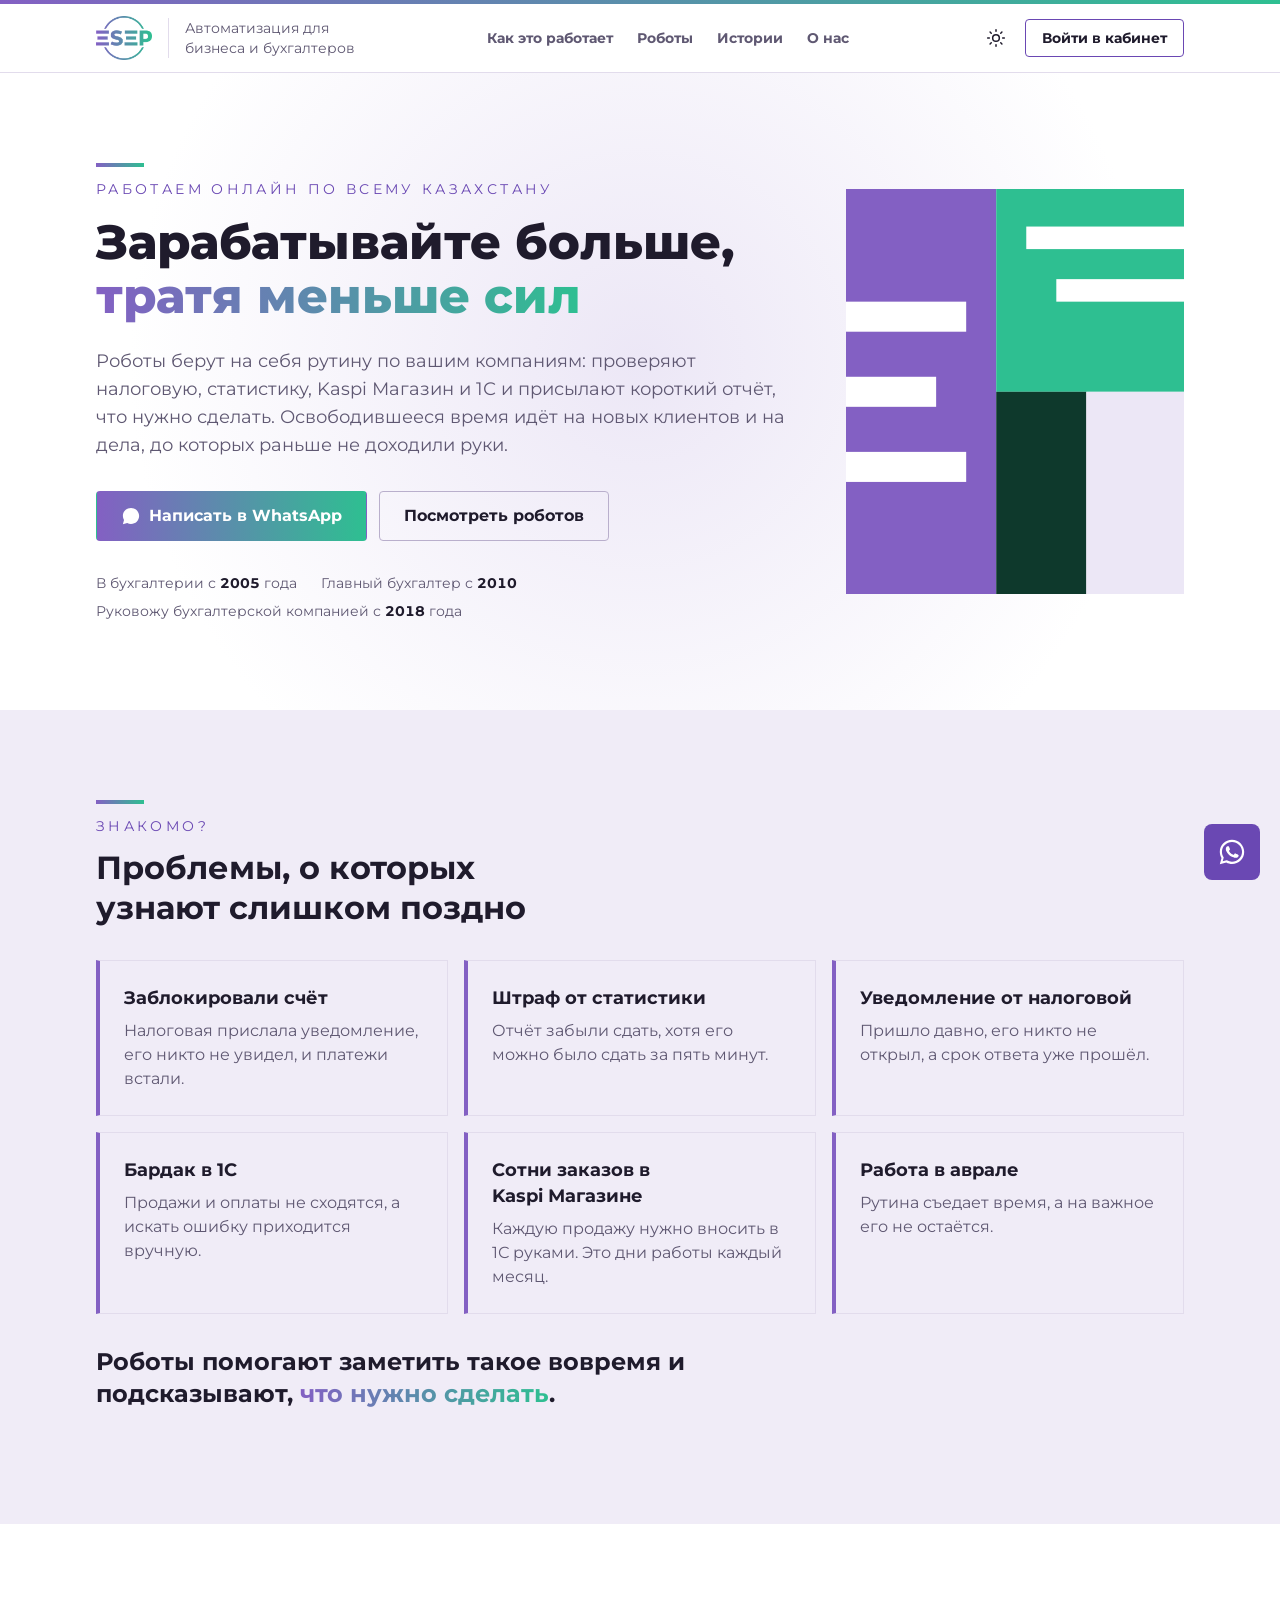
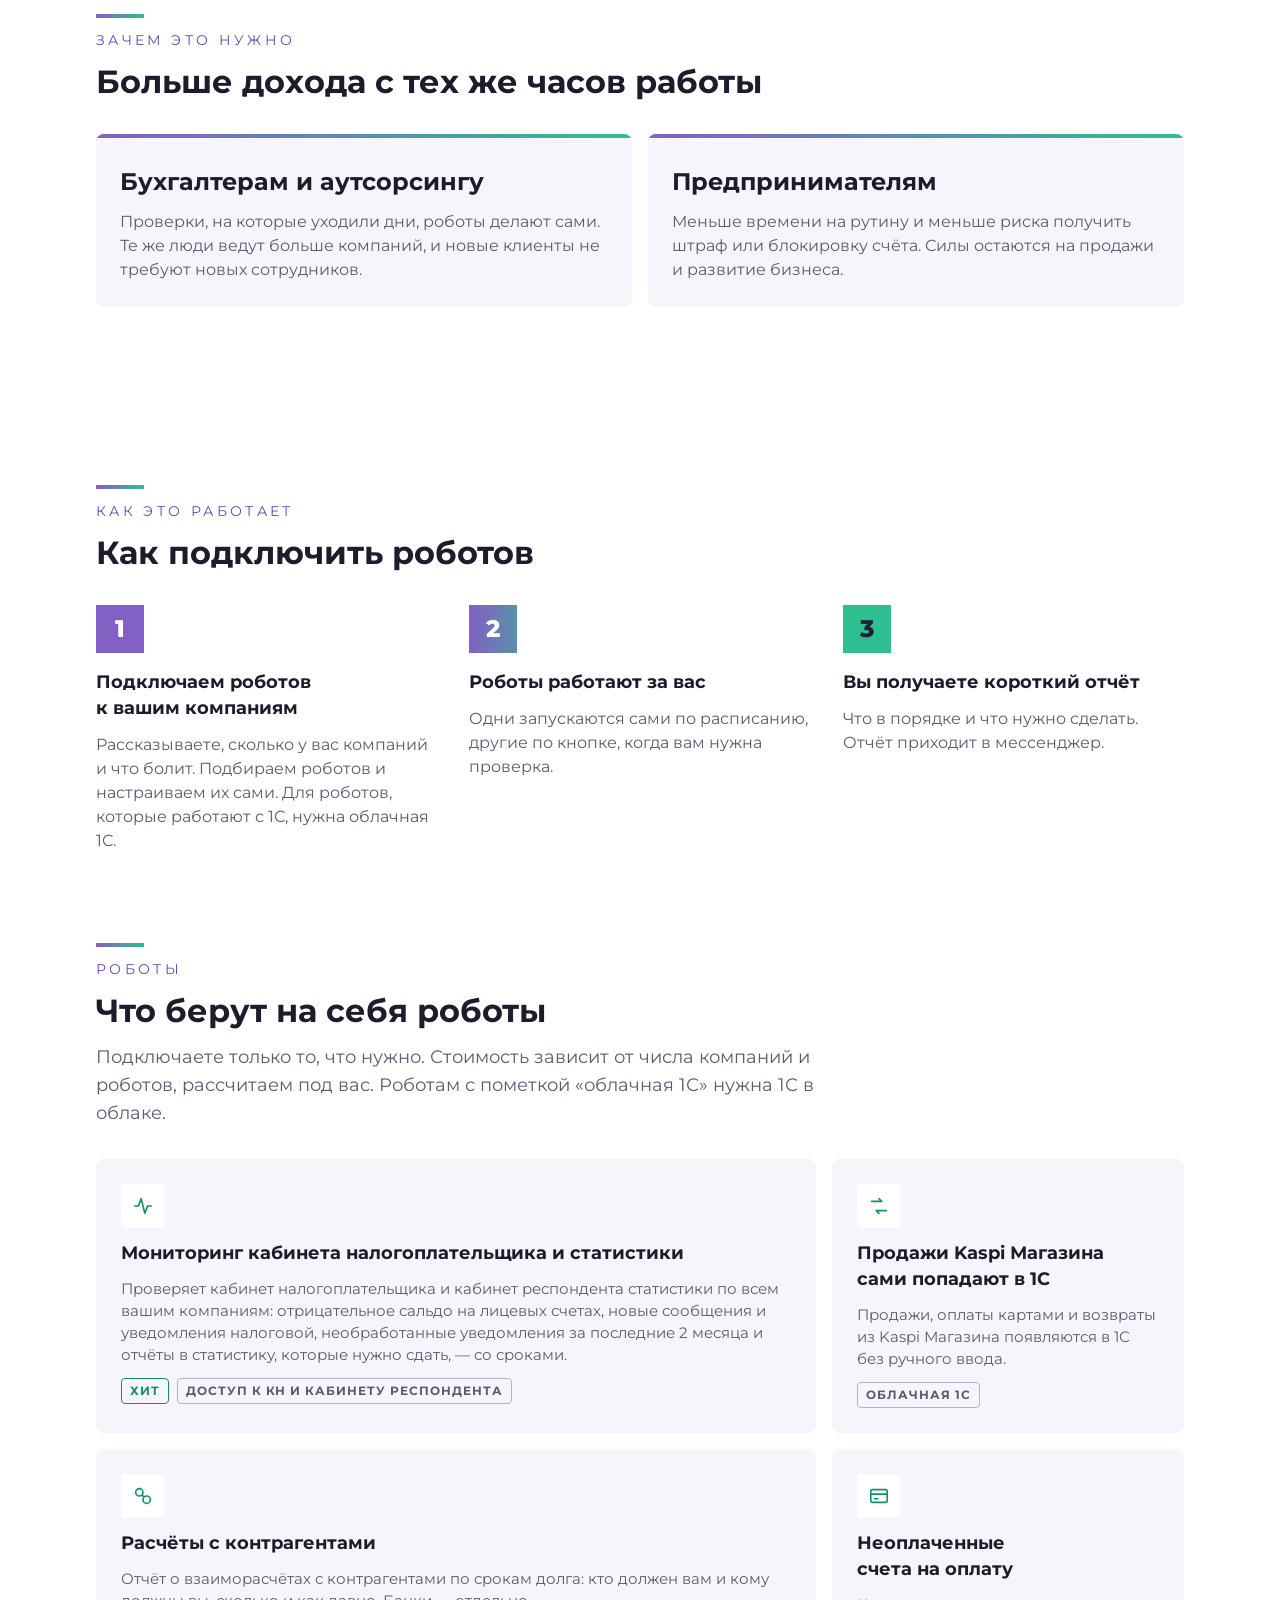
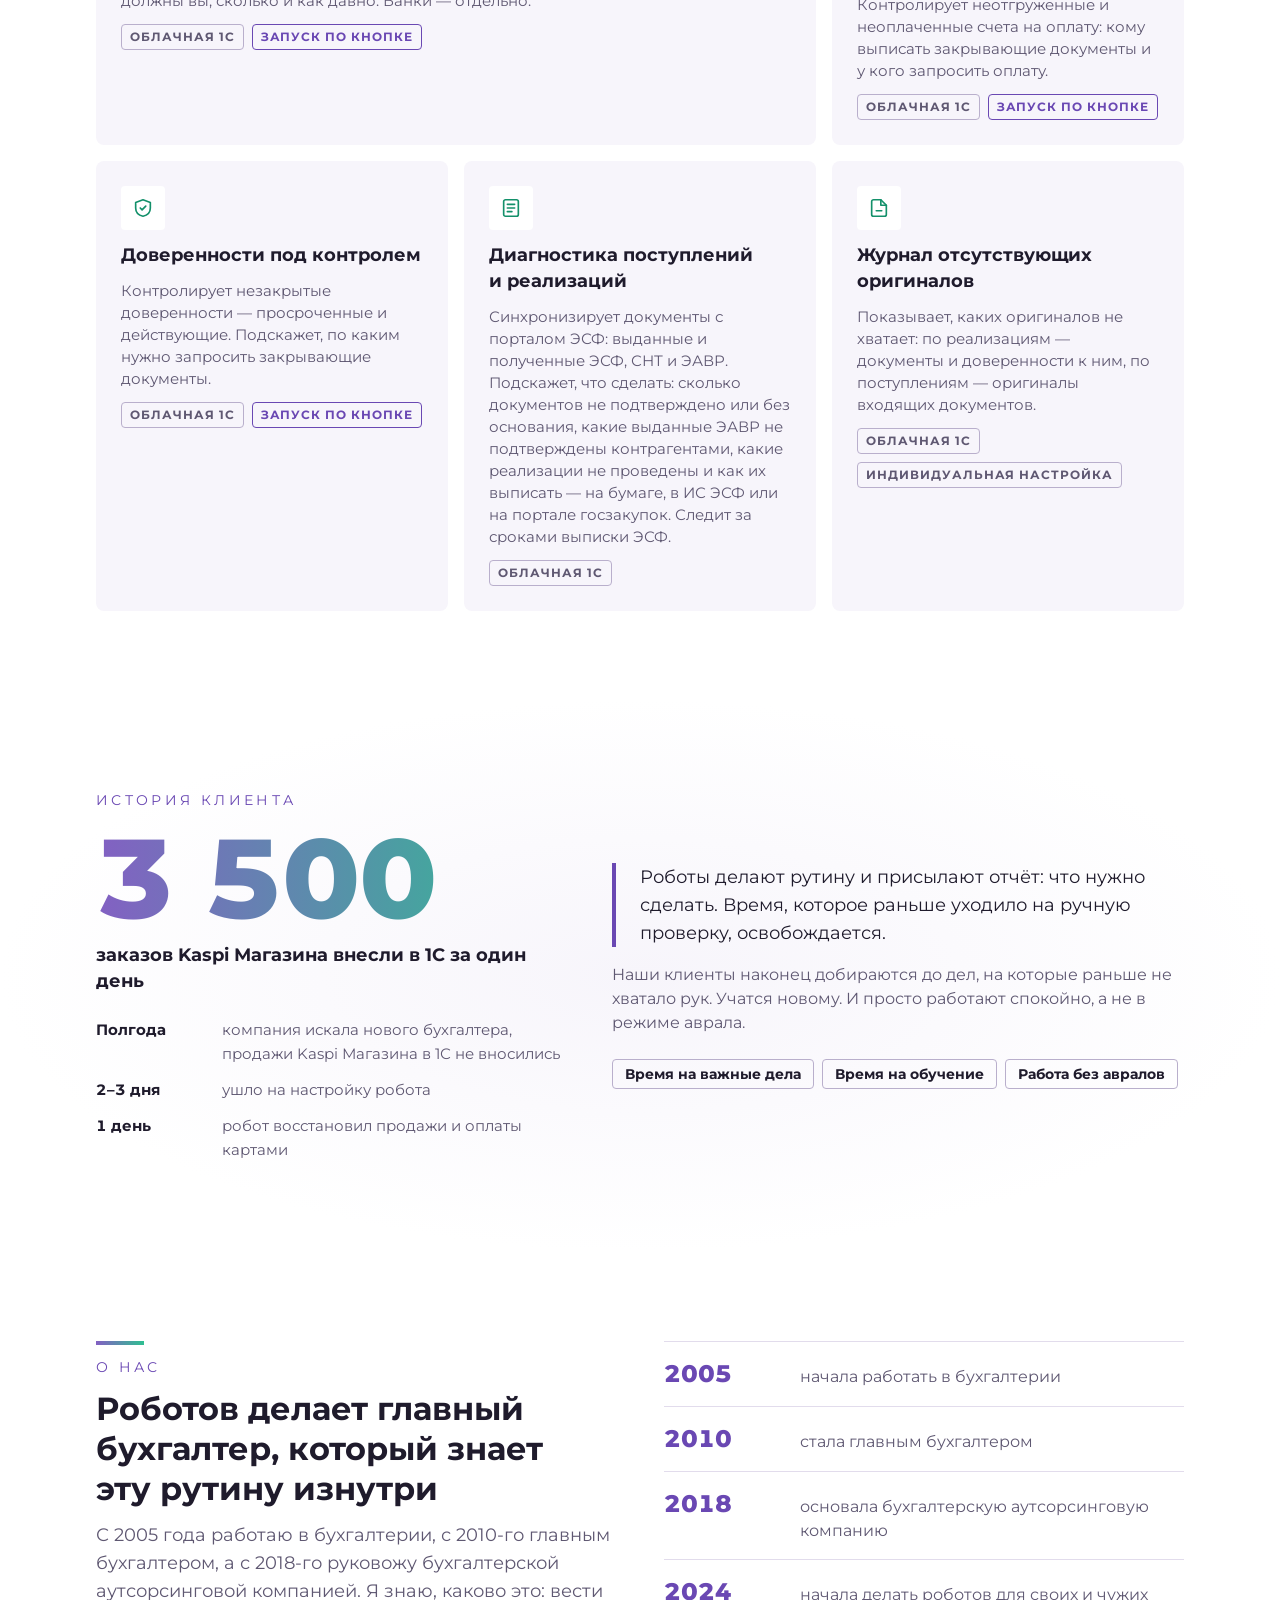
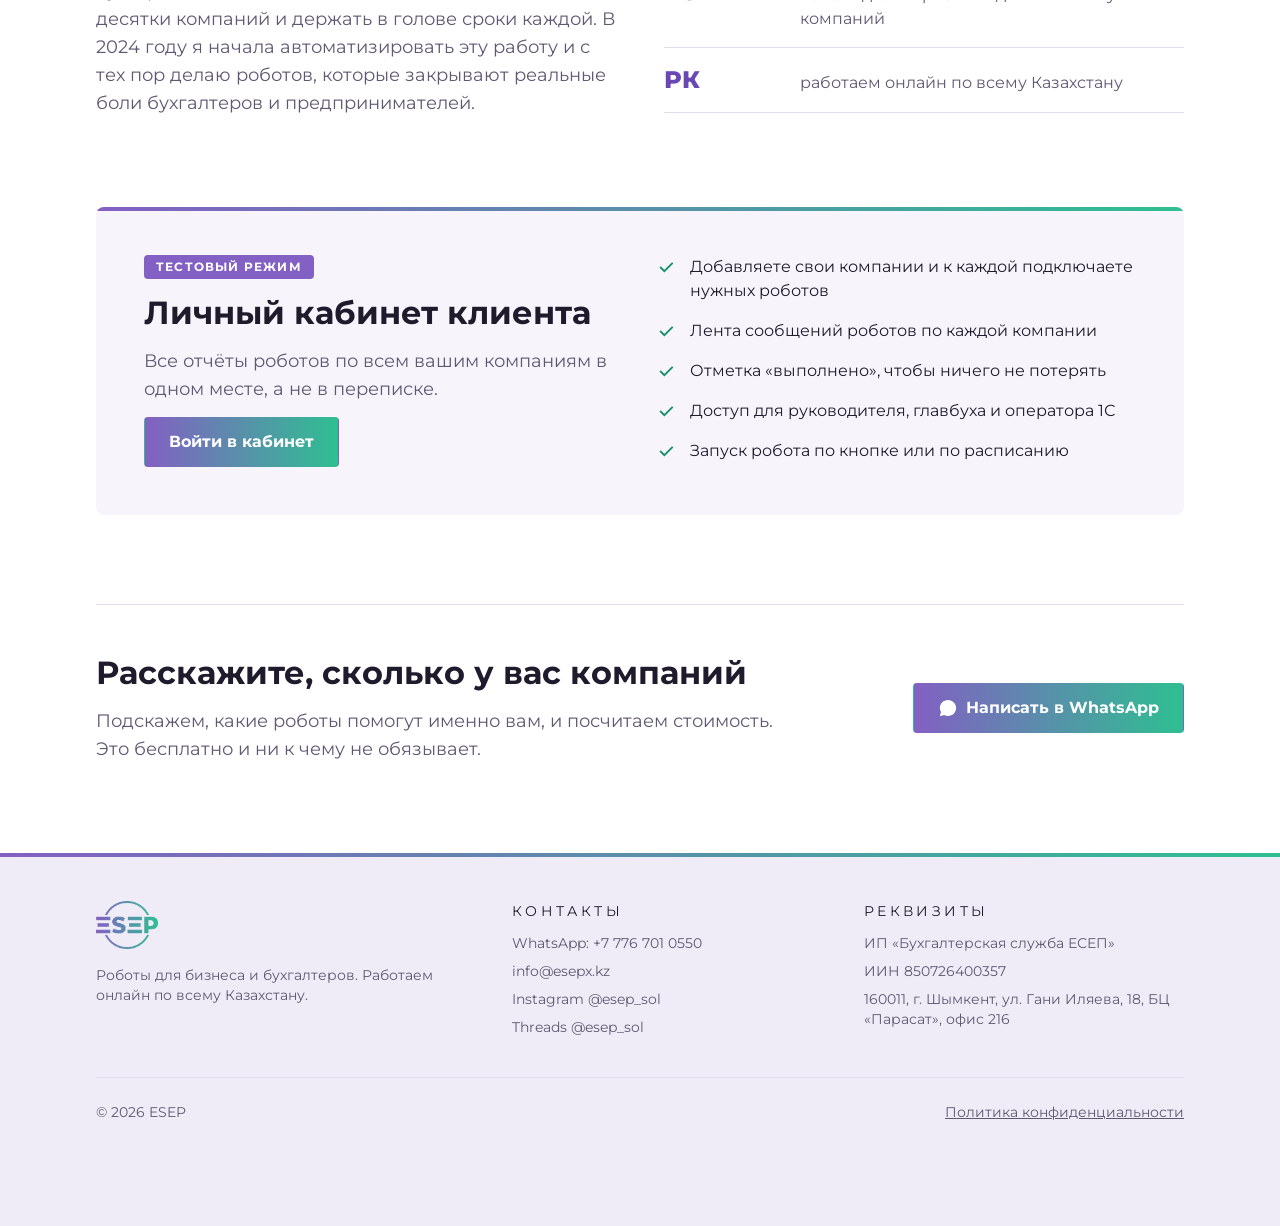
==== commit 310a6637: "Логотип в круге и прежняя светлая тема (решение Жанны) Основной логотип снова в круге: сайт, кабинет" ====
--- a/index.html
+++ b/index.html
@@ -8,8 +8,8 @@
 <meta charset="utf-8">
 <meta name="viewport" content="width=device-width,initial-scale=1,viewport-fit=cover">
 <meta name="theme-color" content="#271d3b">
-<link rel="stylesheet" href="/theme.css?v=20261124">
-<link rel="stylesheet" href="/brand.css?v=20261124">
+<link rel="stylesheet" href="/theme.css?v=20261124c">
+<link rel="stylesheet" href="/brand.css?v=20261124c">
 <script src="/theme.js?v=20261113"></script>
 <meta property="og:title" content="ESEP — зарабатывайте больше, тратя меньше сил">
 <meta property="og:description" content="Роботы проверяют налоговую, статистику, Kaspi Магазин и 1С и присылают короткий отчёт: что нужно сделать.">
@@ -156,7 +156,7 @@
 .foot h4{margin:0 0 var(--space-3);font:400 14px/20px var(--font-body);letter-spacing:.24em;text-transform:uppercase;color:var(--ink)}
 .foot p{margin:0 0 var(--space-2)}
 .foot a{text-decoration:none}.foot a:hover{color:var(--ink)}
-.foot .brand-logo{height:56px;margin-bottom:var(--space-4)}
+.foot .brand-logo{height:48px;margin-bottom:var(--space-4)}
 .copy{margin-top:var(--space-8);padding-top:var(--space-6);border-top:1px solid var(--border);display:flex;flex-wrap:wrap;justify-content:space-between;gap:var(--space-3)}
 @media (max-width:820px){.foot{grid-template-columns:1fr}}
 
@@ -172,7 +172,7 @@
 <div class="brand-bar" aria-hidden="true"></div>
 <header class="top">
   <div class="in">
-    <a class="logo" href="#top" aria-label="ESEP — на главную"><img class="brand-logo d" src="/img/esep-gradient.svg" alt="ESEP AI Solutions" width="110" height="44"><img class="brand-logo l" src="/img/esep-purple.svg" alt="ESEP AI Solutions" width="110" height="44"><span class="tagline">Автоматизация для бизнеса и бухгалтеров</span></a>
+    <a class="logo" href="#top" aria-label="ESEP — на главную"><img class="brand-logo" src="/img/esep-logo-ring.png" srcset="/img/esep-logo-ring.png 1x, /img/esep-logo-ring@3x.png 3x" alt="ESEP" width="56" height="44"><span class="tagline">Автоматизация для бизнеса и бухгалтеров</span></a>
     <nav class="nav" aria-label="Разделы">
       <a href="#how">Как это работает</a>
       <a href="#robots">Роботы</a>
@@ -343,7 +343,7 @@
   <div class="in">
     <div class="foot">
       <div>
-        <img class="brand-logo d" src="/img/esep-gradient.svg" alt="ESEP AI Solutions" width="140" height="56"><img class="brand-logo l" src="/img/esep-purple.svg" alt="ESEP AI Solutions" width="140" height="56">
+        <img class="brand-logo" src="/img/esep-logo-ring.png" srcset="/img/esep-logo-ring.png 1x, /img/esep-logo-ring@3x.png 3x" alt="ESEP" width="72" height="56">
         <p>Роботы для бизнеса и бухгалтеров. Работаем онлайн по всему Казахстану.</p>
       </div>
       <div>
--- a/theme.css
+++ b/theme.css
@@ -1,7 +1,7 @@
-/* ESEP: светлая тема. Включается автоматически (по системе) или кнопкой 🌓 в шапке. */
-:root[data-theme="light"]{--bg:#ffffff;--bg-2:#f7f5fb;--bg-3:#f0ecf7;--line:#e2dcec;--fg:#1f1b2c;--muted:#5f5872;--violet:#6a48b3;--green:#13906a;--warn:#e8590c;--bad:#c23b4a;color-scheme:light}
+/* ESEP: светлая тема — прежние цвета (решение Жанны 24.11.2026: старая светлая тема нравится больше). Включается автоматически (по системе) или кнопкой 🌓 в шапке. */
+:root[data-theme="light"]{--bg:#ffffff;--bg-2:#f7f5fb;--bg-3:#f0ecf7;--line:#e2dcec;--line-strong:#b9afcc;--fg:#1f1b2c;--muted:#5f5872;--violet:#6a48b3;--green:#13906a;--accent:#8360c3;--on-accent:#ffffff;--accent-text:#13906a;--warn:#e8590c;--bad:#c23b4a;color-scheme:light}
 @media (prefers-color-scheme: light){
-  :root:not([data-theme="dark"]){--bg:#ffffff;--bg-2:#f7f5fb;--bg-3:#f0ecf7;--line:#e2dcec;--fg:#1f1b2c;--muted:#5f5872;--violet:#6a48b3;--green:#13906a;--warn:#e8590c;--bad:#c23b4a;color-scheme:light}
+  :root:not([data-theme="dark"]){--bg:#ffffff;--bg-2:#f7f5fb;--bg-3:#f0ecf7;--line:#e2dcec;--line-strong:#b9afcc;--fg:#1f1b2c;--muted:#5f5872;--violet:#6a48b3;--green:#13906a;--accent:#8360c3;--on-accent:#ffffff;--accent-text:#13906a;--warn:#e8590c;--bad:#c23b4a;color-scheme:light}
   :root:not([data-theme="dark"]) .trep .b4{color:#b71c1c}:root:not([data-theme="dark"]) .trep .b3{color:#d35400}:root:not([data-theme="dark"]) .trep .b2{color:#9a7300}:root:not([data-theme="dark"]) .trep .b1{color:#1565c0}:root:not([data-theme="dark"]) .trep .b0{color:#757575}
   :root:not([data-theme="dark"]) body .flatpickr-calendar{box-shadow:0 12px 32px rgba(40,20,80,.15)}
 }
@@ -25,3 +25,9 @@
 .to-top svg{width:20px;height:20px;fill:none;stroke:currentColor;stroke-width:2.2;stroke-linecap:round;stroke-linejoin:round}
 body:has(.wa-float) .to-top{bottom:96px;right:28px}
 @media print{.to-top{display:none}}
+
+/* светлая тема кабинета: главная кнопка и выбранные отметки с фирменным градиентом, как было до 24.11.2026 */
+html:root[data-theme="light"] .btn:not(.ghost):not(.btn-ghost),html:root[data-theme="light"] .fg-chip[aria-pressed="true"],html:root[data-theme="light"] .nbadge,html:root[data-theme="light"] .early,html:root[data-theme="light"] body .flatpickr-day.selected{background:linear-gradient(90deg,#8360c3,#2ebf91);color:#fff;border-color:transparent}
+@media (prefers-color-scheme: light){html:root:not([data-theme="dark"]) .btn:not(.ghost):not(.btn-ghost),html:root:not([data-theme="dark"]) .fg-chip[aria-pressed="true"],html:root:not([data-theme="dark"]) .nbadge,html:root:not([data-theme="dark"]) .early,html:root:not([data-theme="dark"]) body .flatpickr-day.selected{background:linear-gradient(90deg,#8360c3,#2ebf91);color:#fff;border-color:transparent}}
+html:root[data-theme="light"] .btn:not(.ghost):not(.btn-ghost):not(:disabled):hover{filter:brightness(1.06)}
+@media (prefers-color-scheme: light){html:root:not([data-theme="dark"]) .btn:not(.ghost):not(.btn-ghost):not(:disabled):hover{filter:brightness(1.06)}}
--- a/brand.css
+++ b/brand.css
@@ -46,11 +46,12 @@
   color-scheme:dark;
 }
 
+/* светлая тема — прежние цвета сайта (решение Жанны 24.11.2026) */
 /* светлая тема: по кнопке */
 :root[data-theme="light"]{
-  --surface:#ffffff;--surface-raised:#ece7f6;--surface-sunken:#f6f3fb;
-  --ink:#271d3b;--ink-muted:#6c657a;--border:#ddd6ea;--border-strong:#8a82a0;
-  --accent:#8360c3;--on-accent:#ffffff;--accent-text:#6a46ad;--success:#1e8a68;--tag:#6a46ad;--warn:#c2410c;
+  --surface:#ffffff;--surface-raised:#f7f5fb;--surface-sunken:#f0ecf7;
+  --ink:#1f1b2c;--ink-muted:#5f5872;--border:#e2dcec;--border-strong:#b9afcc;
+  --accent:#6a48b3;--on-accent:#ffffff;--accent-text:#6a48b3;--success:#13906a;--tag:#13906a;--warn:#c2410c;
   --gradient-glow:radial-gradient(circle at 50% 45%,#ece7f6 0%,#ffffff 70%);--logo-cut:#ffffff;
   --bg:var(--surface);--bg-2:var(--surface-raised);--bg-3:var(--surface-sunken);--line:var(--border);
   --fg:var(--ink);--muted:var(--ink-muted);--violet:var(--brand-purple);--green:var(--accent);
@@ -59,9 +60,9 @@
 /* светлая тема: по системе, если вручную не выбрана тёмная */
 @media (prefers-color-scheme: light){
   :root:not([data-theme="dark"]){
-    --surface:#ffffff;--surface-raised:#ece7f6;--surface-sunken:#f6f3fb;
-    --ink:#271d3b;--ink-muted:#6c657a;--border:#ddd6ea;--border-strong:#8a82a0;
-    --accent:#8360c3;--on-accent:#ffffff;--accent-text:#6a46ad;--success:#1e8a68;--tag:#6a46ad;--warn:#c2410c;
+    --surface:#ffffff;--surface-raised:#f7f5fb;--surface-sunken:#f0ecf7;
+    --ink:#1f1b2c;--ink-muted:#5f5872;--border:#e2dcec;--border-strong:#b9afcc;
+    --accent:#6a48b3;--on-accent:#ffffff;--accent-text:#6a48b3;--success:#13906a;--tag:#13906a;--warn:#c2410c;
     --gradient-glow:radial-gradient(circle at 50% 45%,#ece7f6 0%,#ffffff 70%);--logo-cut:#ffffff;
     --bg:var(--surface);--bg-2:var(--surface-raised);--bg-3:var(--surface-sunken);--line:var(--border);
     --fg:var(--ink);--muted:var(--ink-muted);--violet:var(--brand-purple);--green:var(--accent);
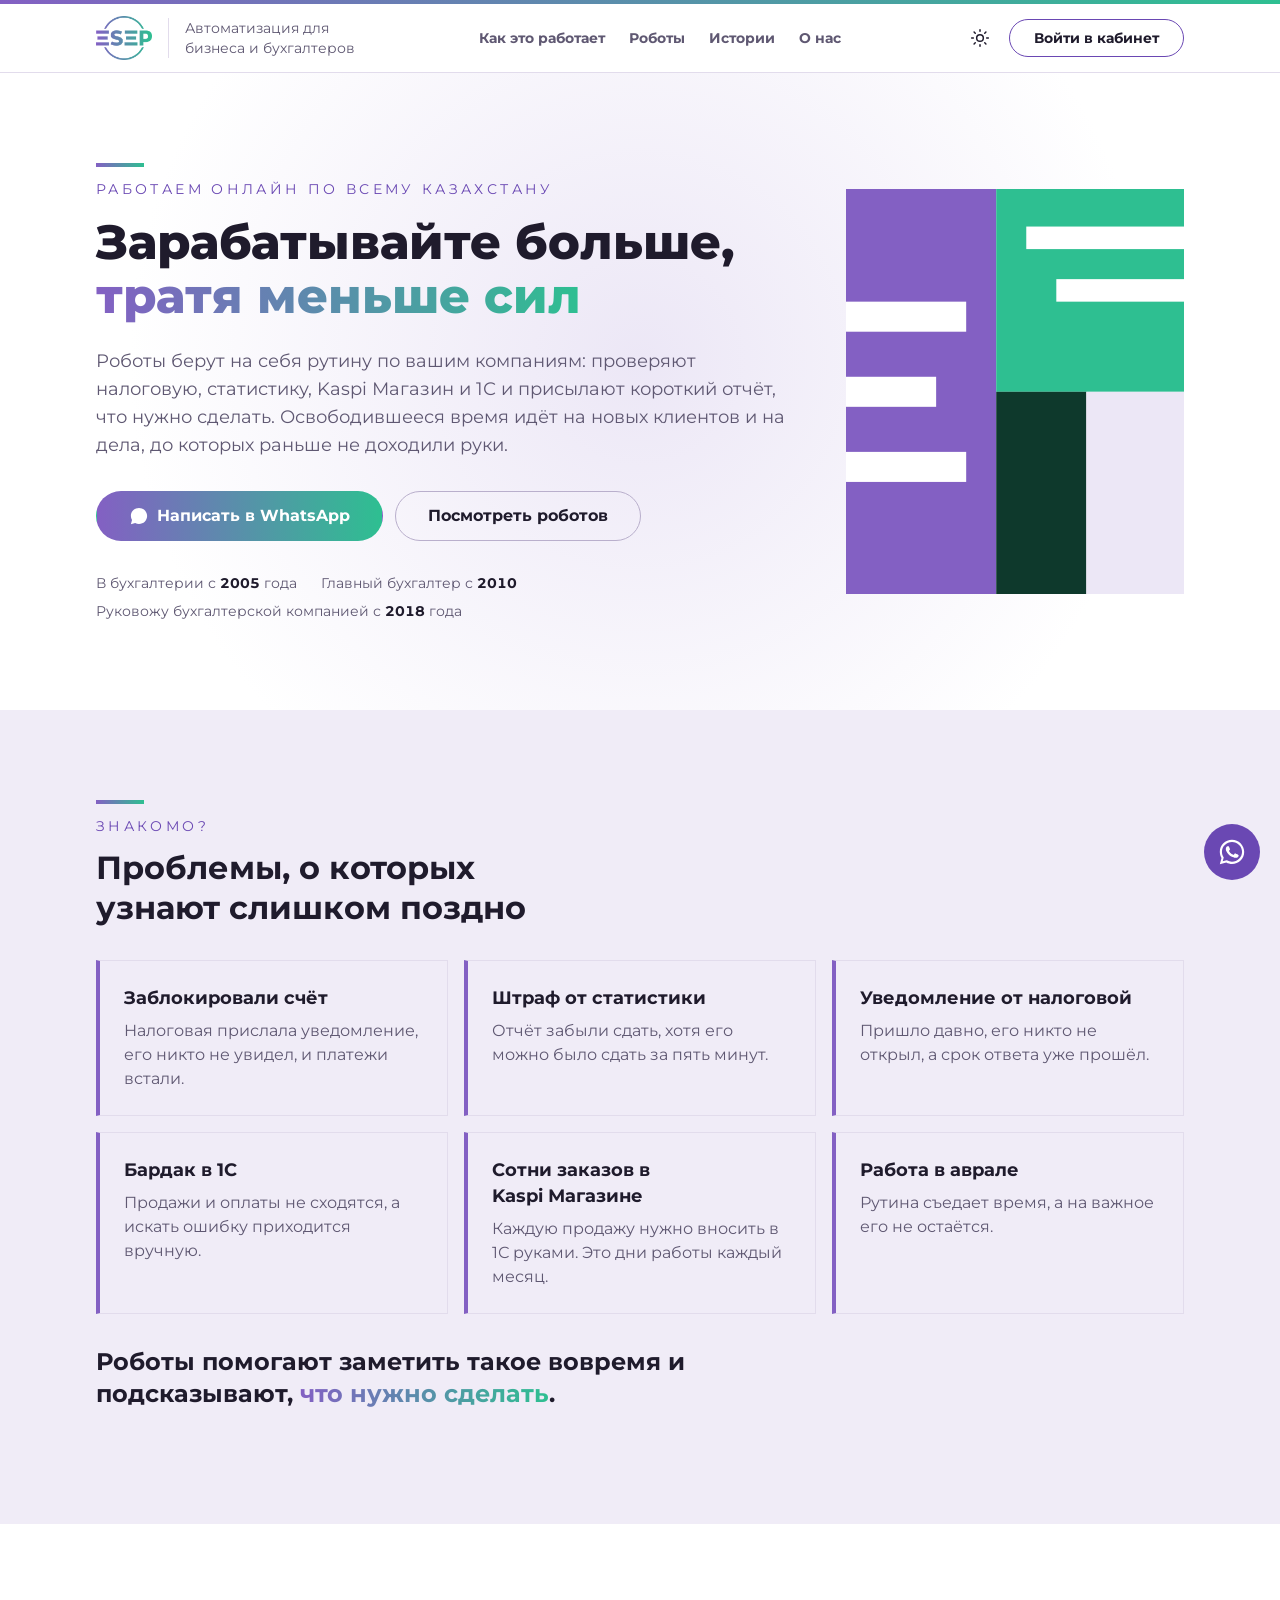
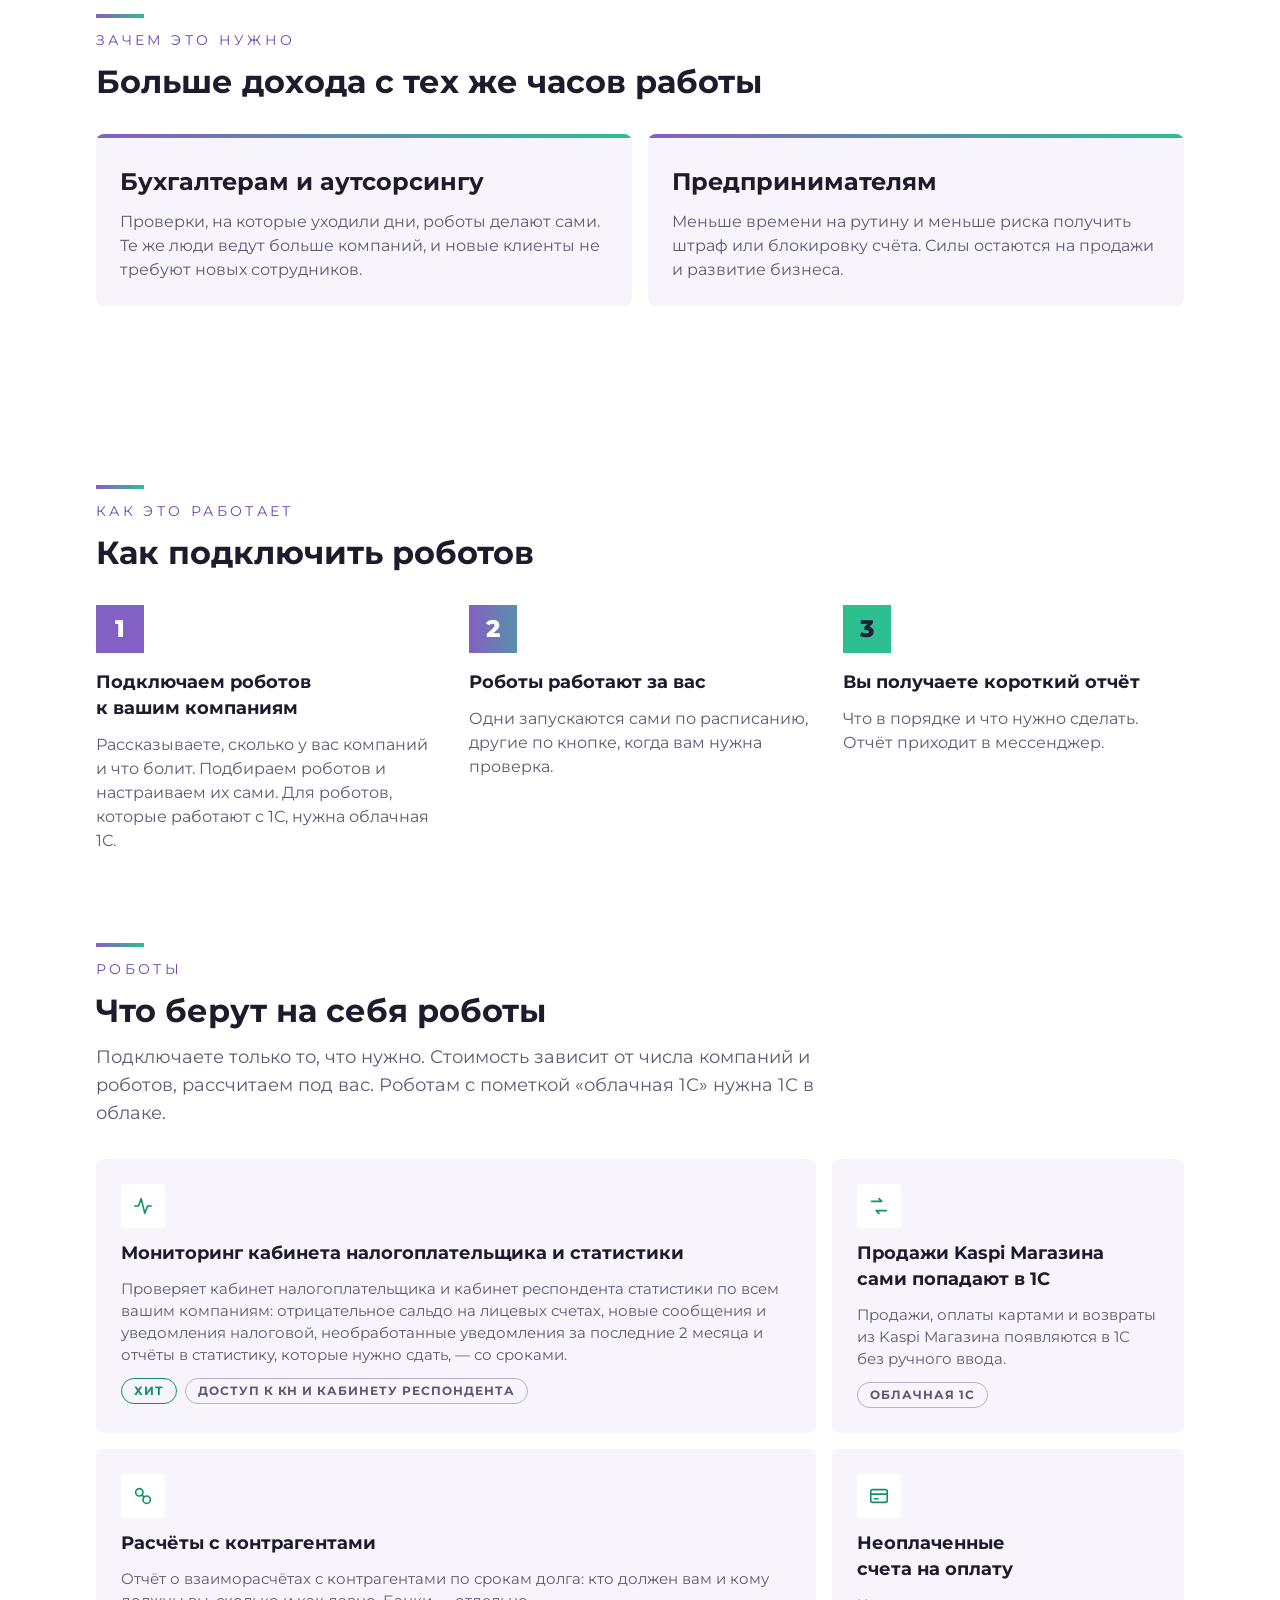
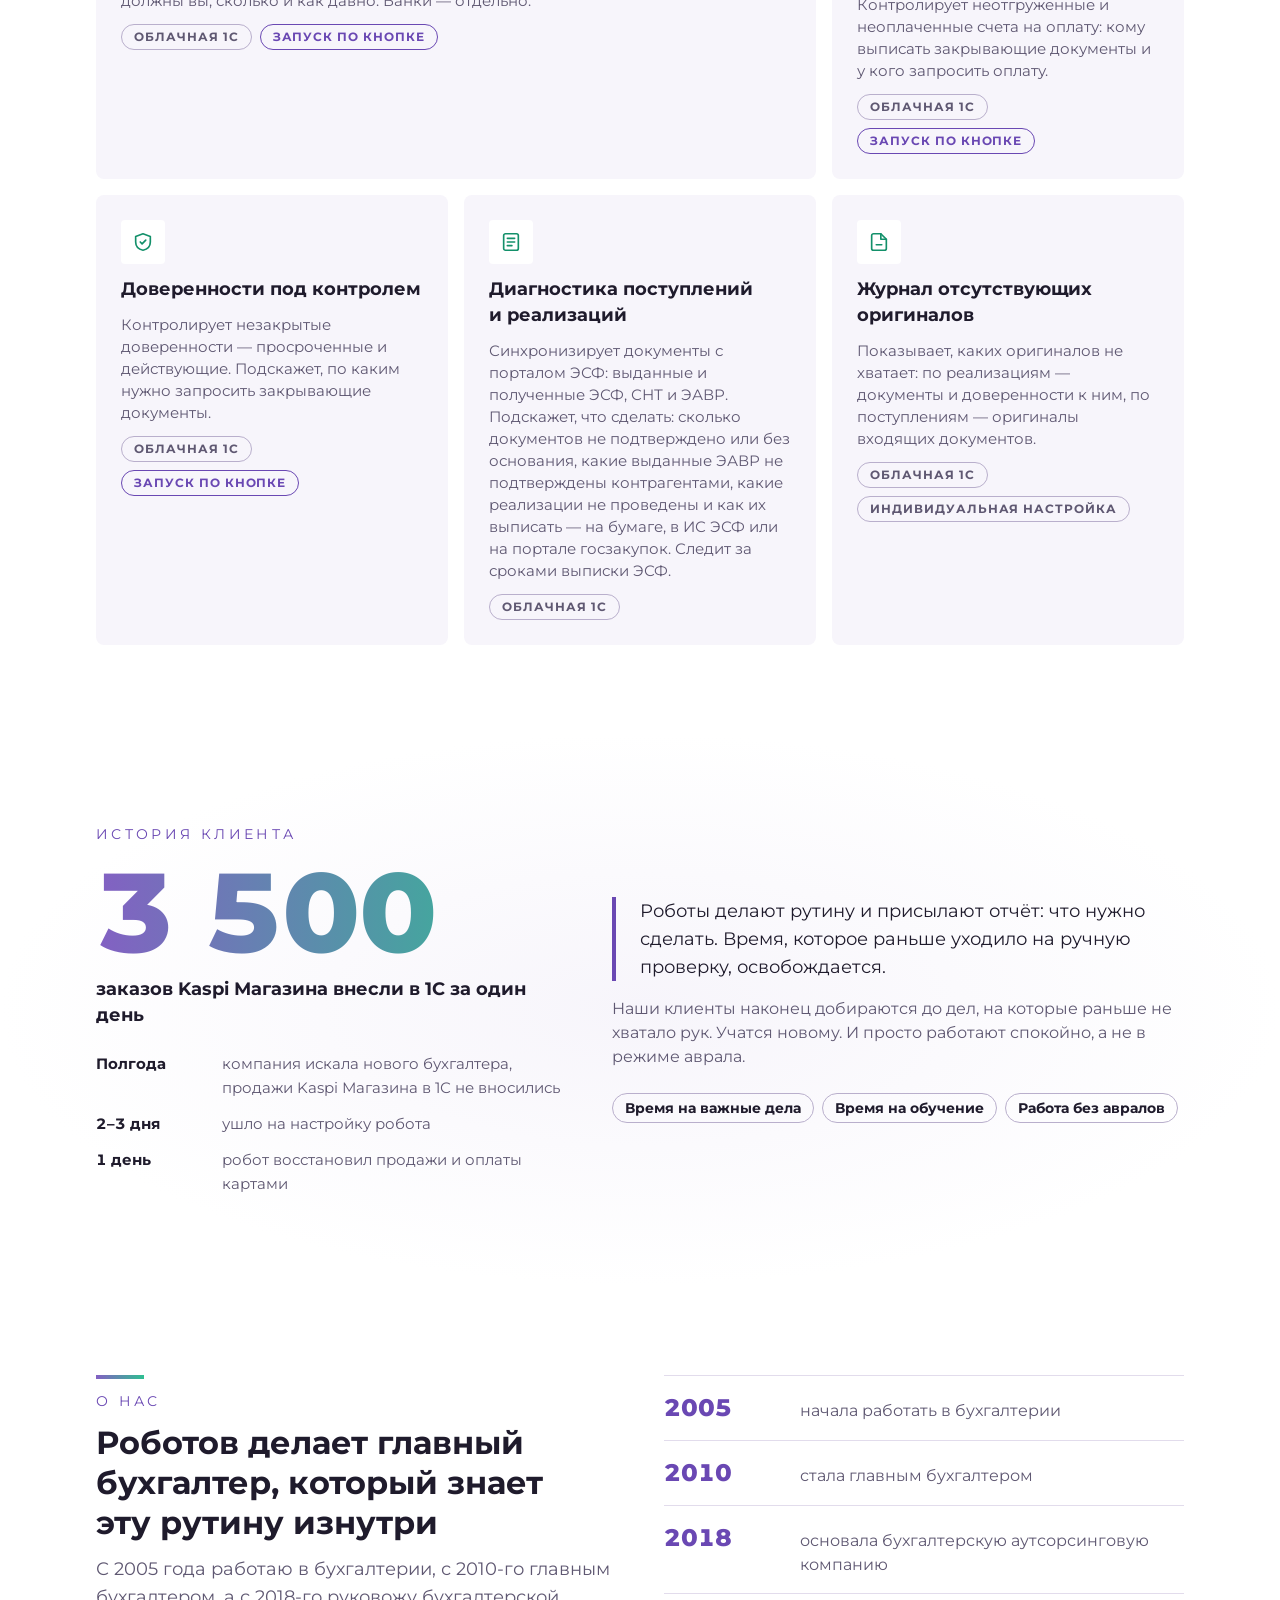
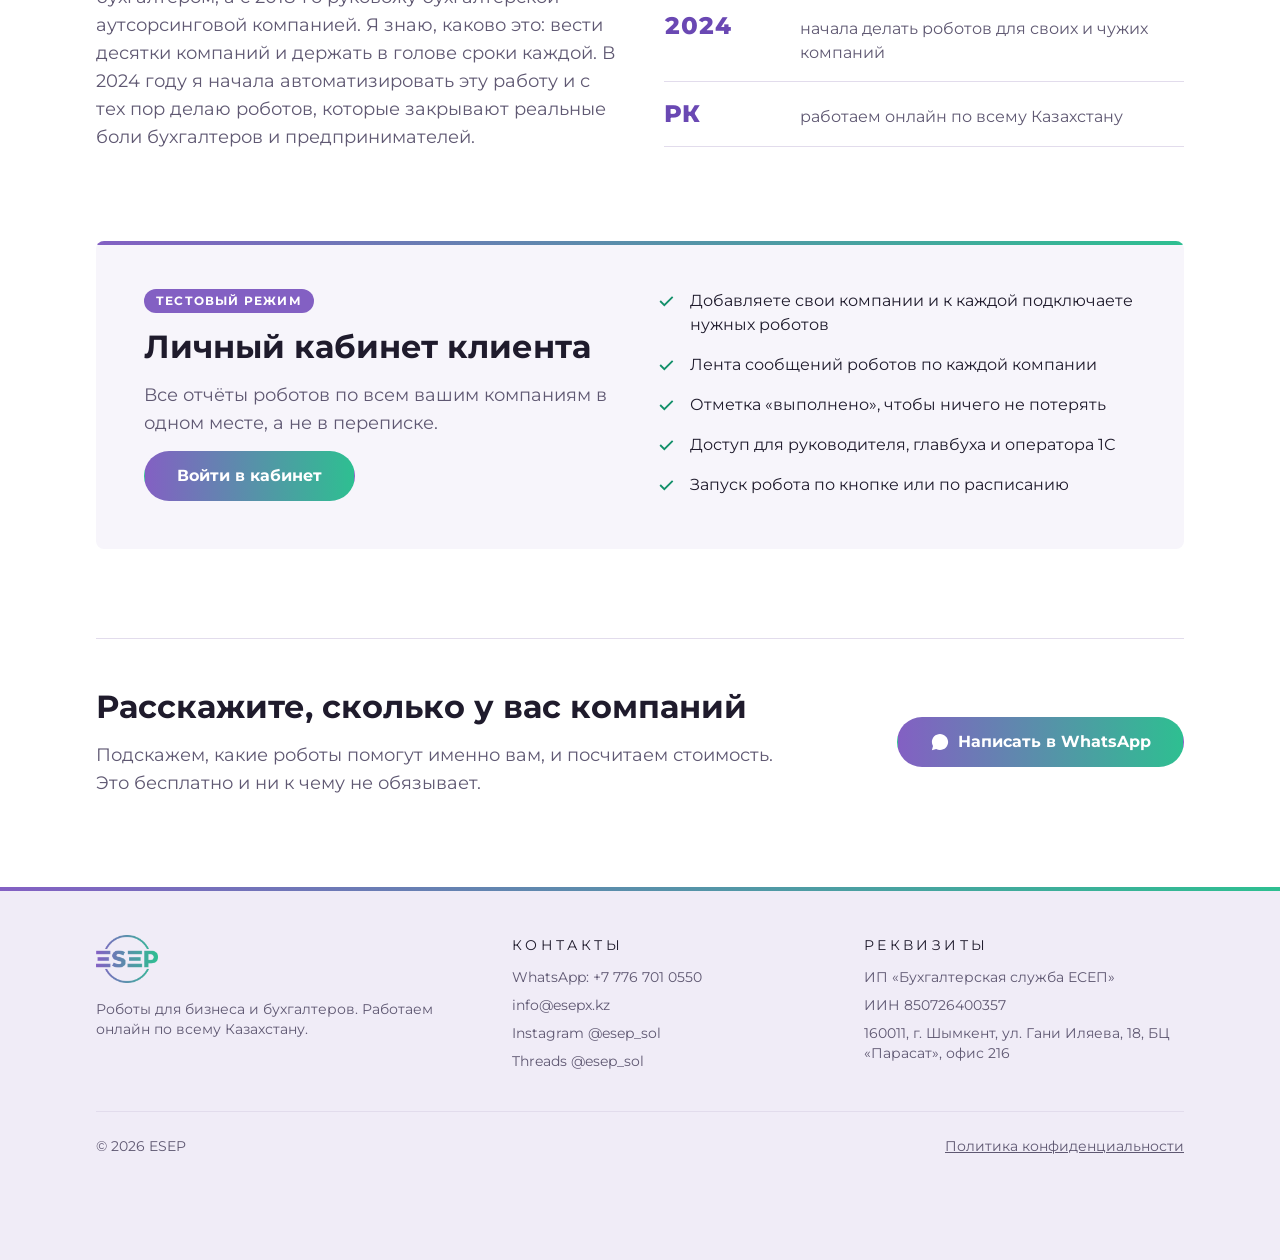
==== commit 518955dc: "Полукруглые кнопки, как раньше (решение Жанны) Кнопки, переключатели, вкладки и метки снова border-r" ====
--- a/index.html
+++ b/index.html
@@ -9,7 +9,7 @@
 <meta name="viewport" content="width=device-width,initial-scale=1,viewport-fit=cover">
 <meta name="theme-color" content="#271d3b">
 <link rel="stylesheet" href="/theme.css?v=20261124c">
-<link rel="stylesheet" href="/brand.css?v=20261124c">
+<link rel="stylesheet" href="/brand.css?v=20261124d">
 <script src="/theme.js?v=20261113"></script>
 <meta property="og:title" content="ESEP — зарабатывайте больше, тратя меньше сил">
 <meta property="og:description" content="Роботы проверяют налоговую, статистику, Kaspi Магазин и 1С и присылают короткий отчёт: что нужно сделать.">
@@ -50,7 +50,7 @@
 .nav{display:flex;gap:var(--space-6);font:700 14px/20px var(--font-body)}
 .nav a{text-decoration:none;color:var(--ink-muted)}
 .nav a:hover{color:var(--ink)}
-.enter{flex:none;font:700 14px/20px var(--font-body);text-decoration:none;color:var(--ink);border:1px solid var(--accent);border-radius:var(--radius-sm);padding:var(--space-2) var(--space-4);white-space:nowrap}
+.enter{flex:none;font:700 14px/20px var(--font-body);text-decoration:none;color:var(--ink);border:1px solid var(--accent);border-radius:999px;padding:var(--space-2) var(--space-6);white-space:nowrap}
 .enter:hover{background:var(--accent);color:var(--on-accent)}
 .enter::first-letter{text-transform:uppercase}
 @media (max-width:560px){.enter-l{display:none}.enter{padding:var(--space-2) var(--space-3)}}
@@ -107,7 +107,7 @@
 .bot.wide{grid-column:span 2}
 @media (max-width:560px){.bot.wide{grid-column:auto}}
 .bot .tags{display:flex;flex-wrap:wrap;gap:var(--space-2)}
-.bot .tag{justify-self:start;font:700 12px/16px var(--font-body);letter-spacing:.08em;text-transform:uppercase;color:var(--tag);border:1px solid currentColor;border-radius:var(--radius-sm);padding:var(--space-1) var(--space-2)}
+.bot .tag{justify-self:start;font:700 12px/16px var(--font-body);letter-spacing:.08em;text-transform:uppercase;color:var(--tag);border:1px solid currentColor;border-radius:999px;padding:var(--space-1) var(--space-3)}
 .bot .tag.tag-1c{color:var(--ink-muted);border-color:var(--border-strong)}
 .bot .tag.tag-btn{color:var(--accent-text)}
 @media (max-width:900px){.bots{grid-template-columns:1fr 1fr}}
@@ -124,7 +124,7 @@
 .quote{border-left:4px solid var(--accent);padding-left:var(--space-6);font-size:18px;line-height:28px;margin:0}
 .quote+p{color:var(--ink-muted);margin-top:var(--space-4)}
 .freed{display:flex;flex-wrap:wrap;gap:var(--space-2);margin-top:var(--space-6)}
-.freed span{border:1px solid var(--border-strong);border-radius:var(--radius-sm);padding:var(--space-1) var(--space-3);font-size:14px;line-height:20px;font-weight:700}
+.freed span{border:1px solid var(--border-strong);border-radius:999px;padding:var(--space-1) var(--space-3);font-size:14px;line-height:20px;font-weight:700}
 @media (max-width:900px){.story .in{grid-template-columns:1fr}}
 
 /* о нас */
@@ -138,7 +138,7 @@
 /* кабинет */
 .soon-box{background:var(--surface-raised);border-radius:var(--radius-md);padding:clamp(24px,4vw,48px);display:grid;grid-template-columns:1fr 1fr;gap:var(--space-8);position:relative;overflow:hidden}
 .soon-box::before{content:"";position:absolute;inset:0 0 auto;height:4px;background:var(--gradient-brand)}
-.badge{justify-self:start;font:700 12px/16px var(--font-body);letter-spacing:.1em;text-transform:uppercase;background:var(--brand-purple);color:#fff;border-radius:var(--radius-sm);padding:var(--space-1) var(--space-3)}
+.badge{justify-self:start;font:700 12px/16px var(--font-body);letter-spacing:.1em;text-transform:uppercase;background:var(--brand-purple);color:#fff;border-radius:999px;padding:var(--space-1) var(--space-3)}
 .soon-list{list-style:none;margin:0;padding:0;display:grid;gap:var(--space-3)}
 .soon-list li{display:grid;grid-template-columns:22px 1fr;gap:var(--space-3)}
 .soon-list svg{width:20px;height:20px;stroke:var(--tag);fill:none;stroke-width:2.2;margin-top:2px}
@@ -161,7 +161,7 @@
 @media (max-width:820px){.foot{grid-template-columns:1fr}}
 
 /* плавающая кнопка WhatsApp */
-.wa-float{position:fixed;right:calc(20px + env(safe-area-inset-right,0px));bottom:calc(20px + env(safe-area-inset-bottom,0px));z-index:25;width:56px;height:56px;border-radius:var(--radius-md);background:var(--accent);color:var(--on-accent);display:grid;place-items:center;transition:transform .15s}
+.wa-float{position:fixed;right:calc(20px + env(safe-area-inset-right,0px));bottom:calc(20px + env(safe-area-inset-bottom,0px));z-index:25;width:56px;height:56px;border-radius:50%;background:var(--accent);color:var(--on-accent);display:grid;place-items:center;transition:transform .15s}
 .wa-float:hover{transform:translateY(-2px)}
 .wa-float svg{width:30px;height:30px}
 </style>
--- a/brand.css
+++ b/brand.css
@@ -101,7 +101,7 @@
 .brand-bar{height:4px;background:var(--gradient-brand)}
 
 /* кнопки */
-.btn{display:inline-flex;align-items:center;gap:var(--space-2);font:700 16px/24px var(--font-body);text-decoration:none;border-radius:var(--radius-sm);padding:var(--space-3) var(--space-6);border:1px solid transparent;cursor:pointer;transition:background-color .15s,border-color .15s,color .15s}
+.btn{display:inline-flex;align-items:center;gap:var(--space-2);font:700 16px/24px var(--font-body);text-decoration:none;border-radius:999px;padding:var(--space-3) var(--space-8);border:1px solid transparent;cursor:pointer;transition:background-color .15s,border-color .15s,color .15s}
 .btn svg{width:20px;height:20px;flex:none}
 .btn-main{background:var(--accent);color:var(--on-accent)}
 .btn-main:hover{background:color-mix(in srgb,var(--accent) 86%,var(--ink))}
@@ -109,7 +109,7 @@
 .btn-ghost:hover{border-color:var(--ink)}
 
 /* общие элементы theme.css — в стиле бренда (только на сайте) */
-.theme-btn{border-radius:var(--radius-sm)}
+.theme-btn{border-radius:999px}
 .theme-menu{border-radius:var(--radius-md);box-shadow:none;border-color:var(--border-strong);font-family:var(--font-body)}
 .theme-menu .tm-ok,.theme-menu [aria-checked="true"] .tm-ic{color:var(--accent-text)}
-.to-top{border-radius:var(--radius-sm);box-shadow:none;background:var(--surface-raised)}
+.to-top{border-radius:999px;box-shadow:none;background:var(--surface-raised)}
